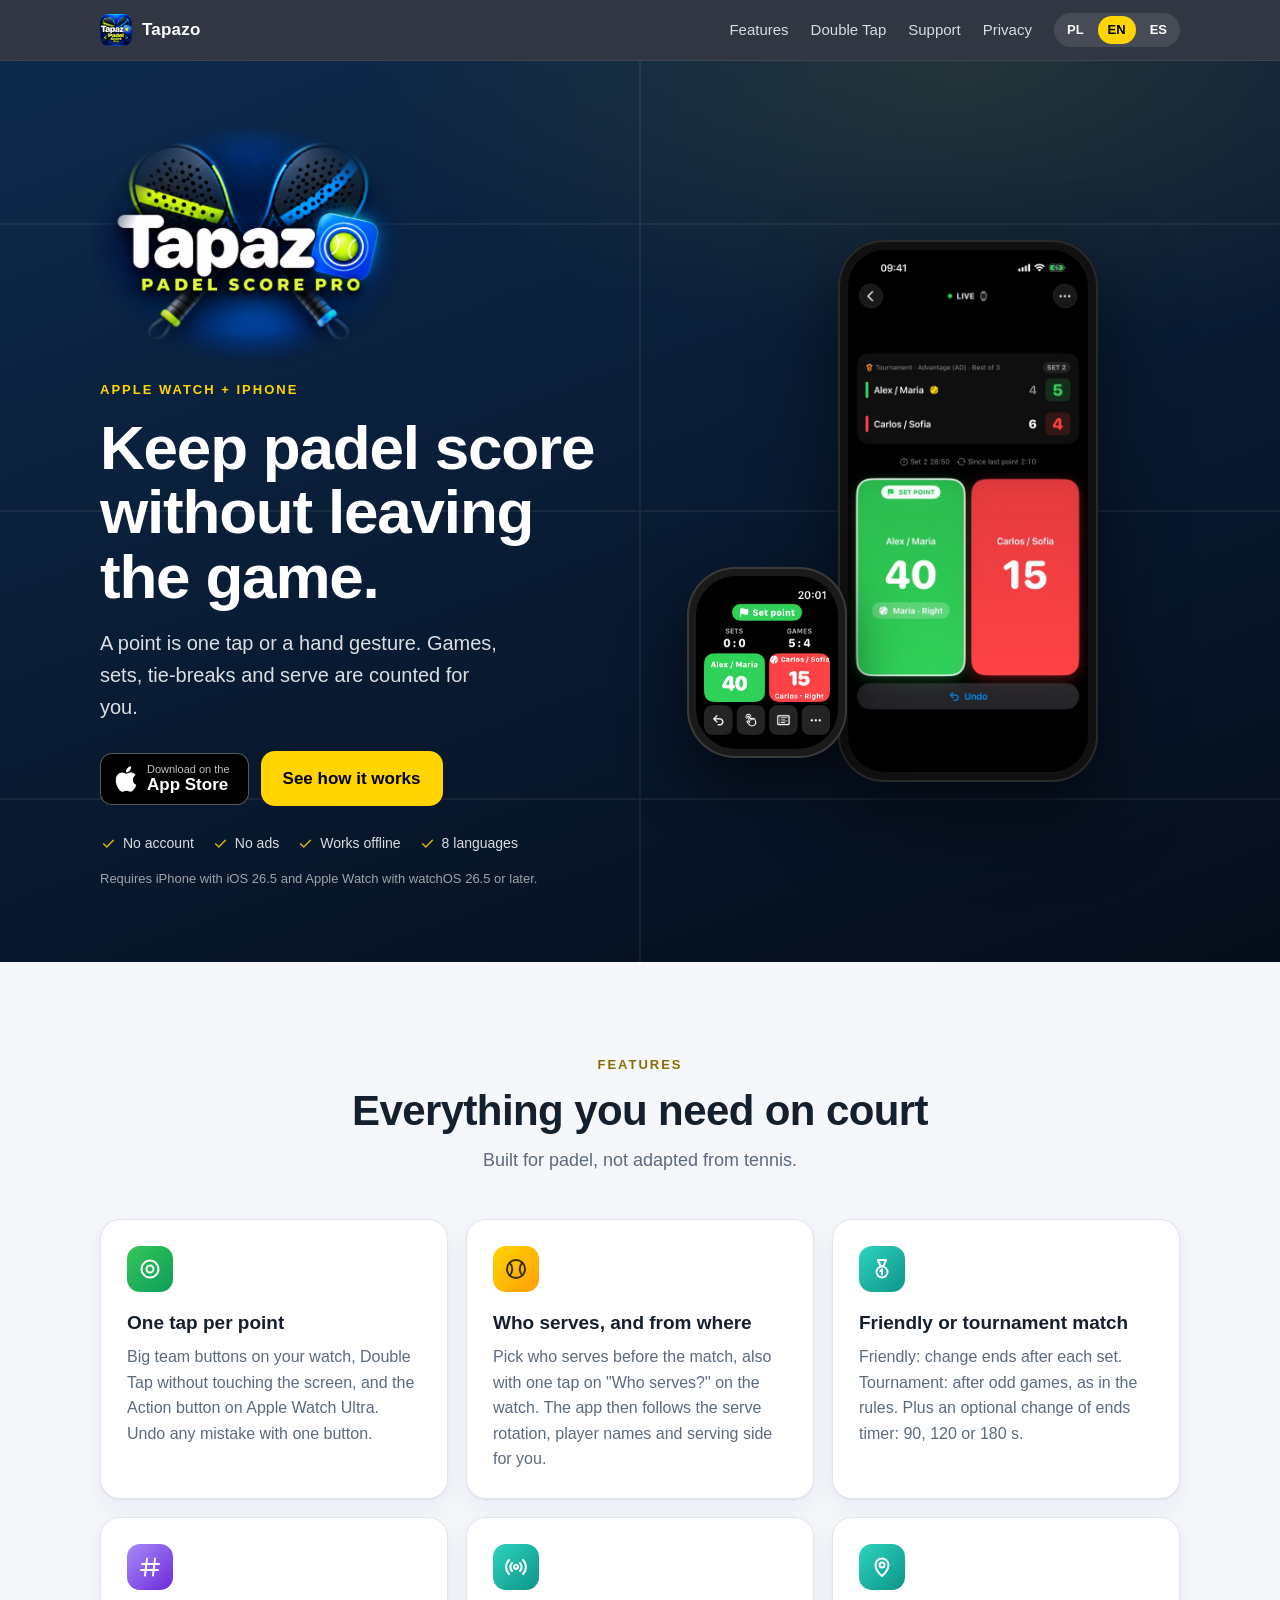
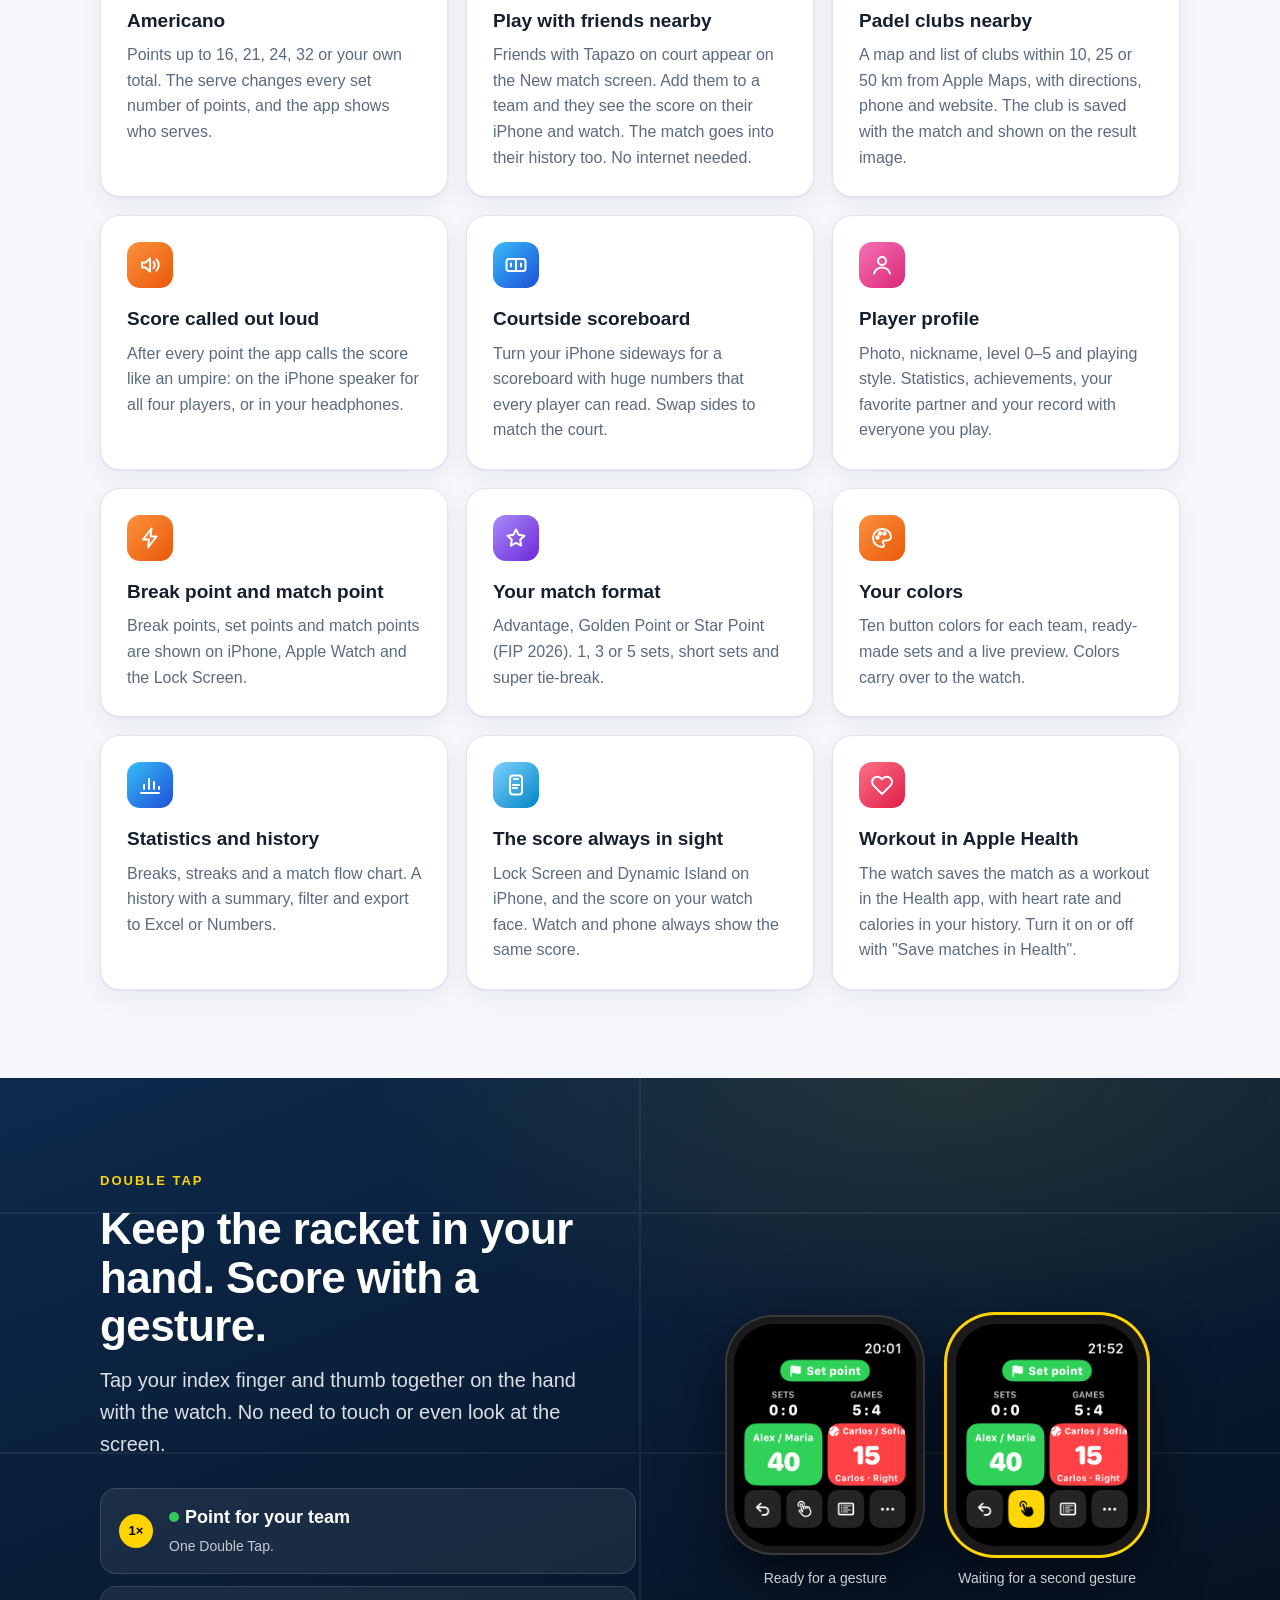
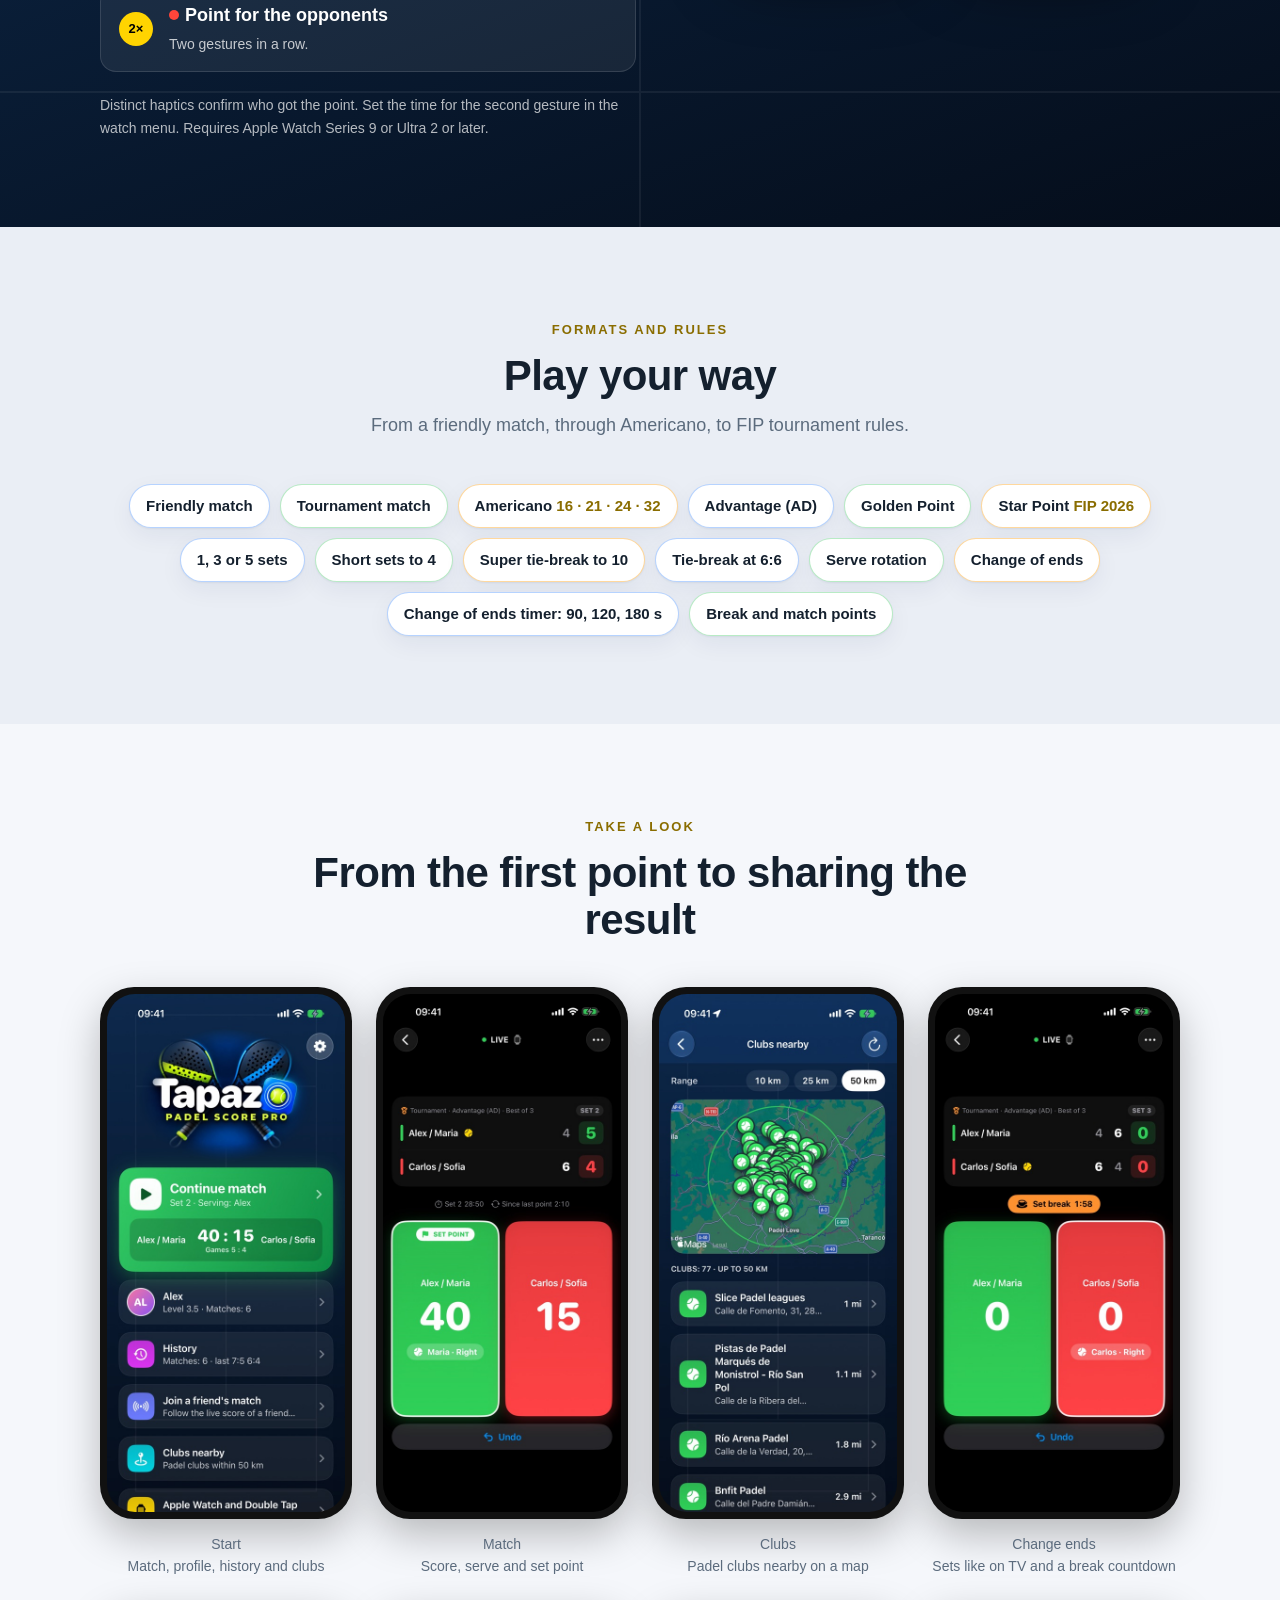
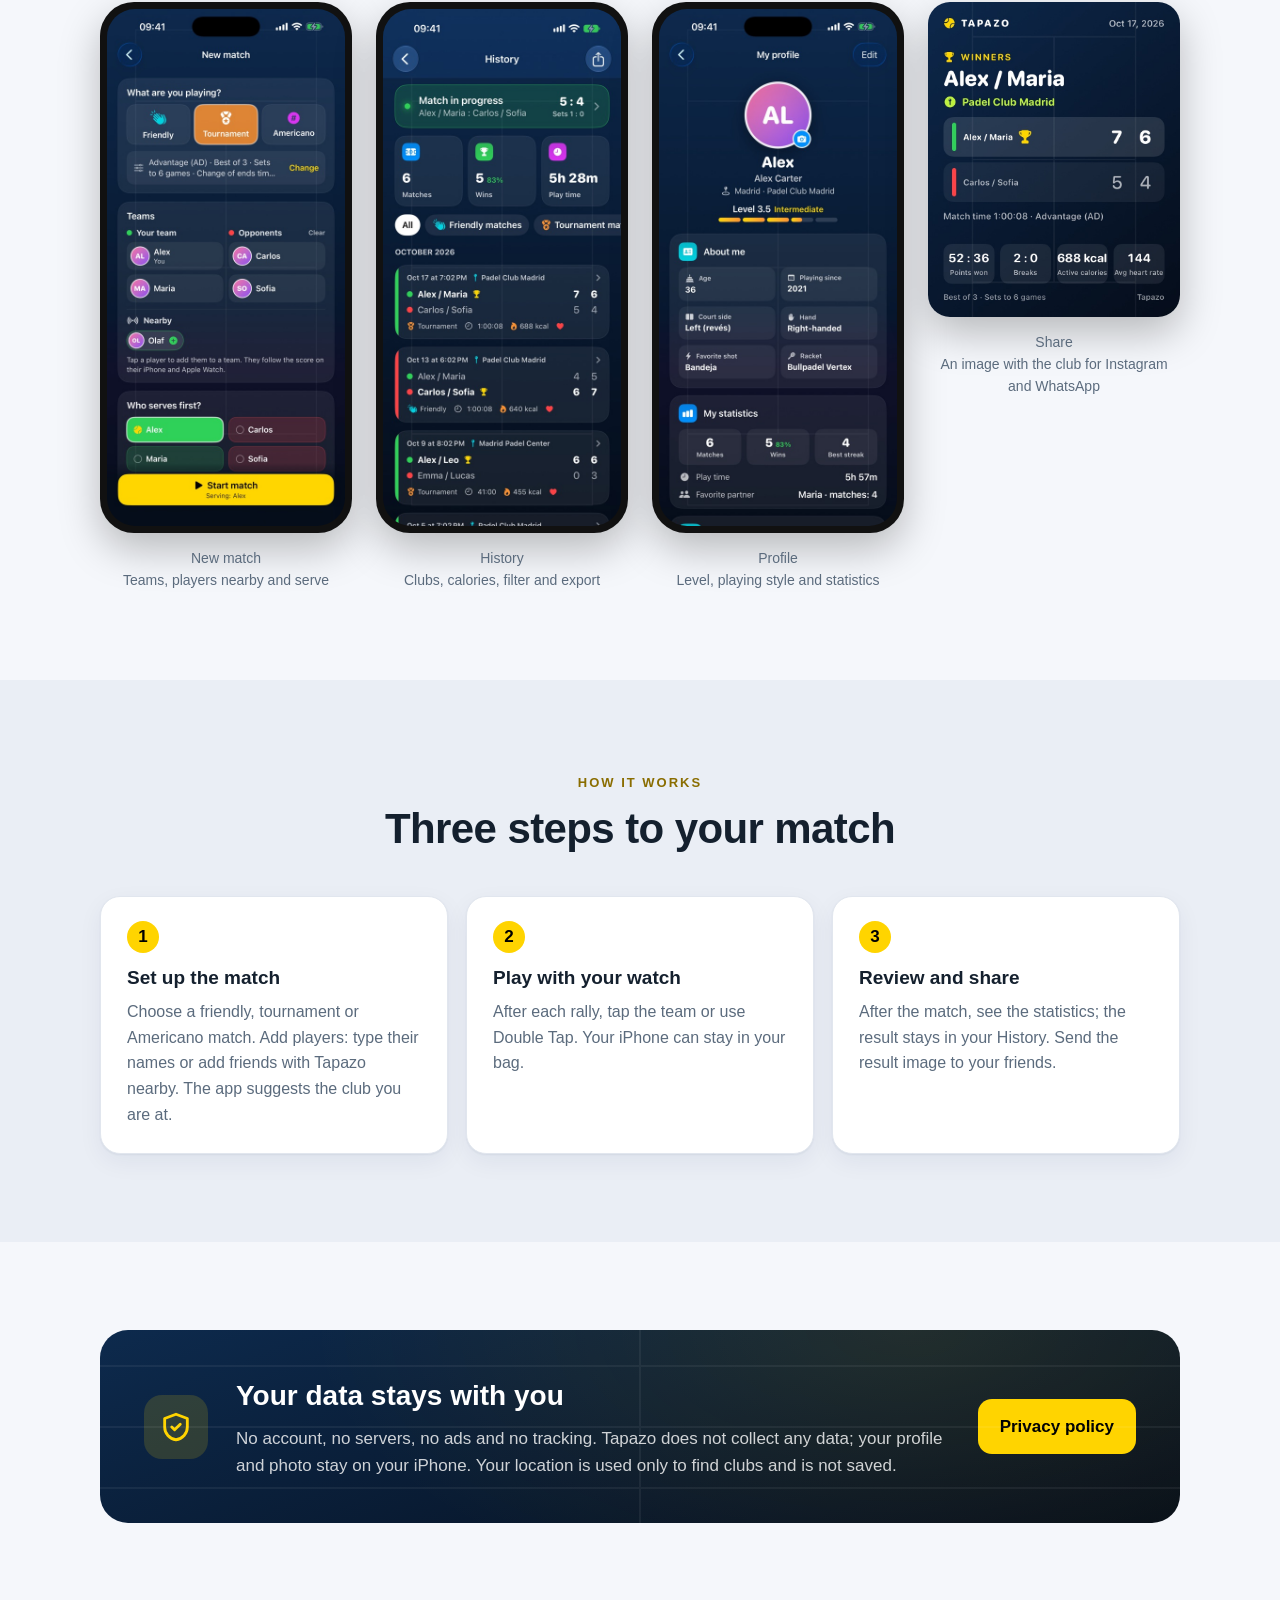
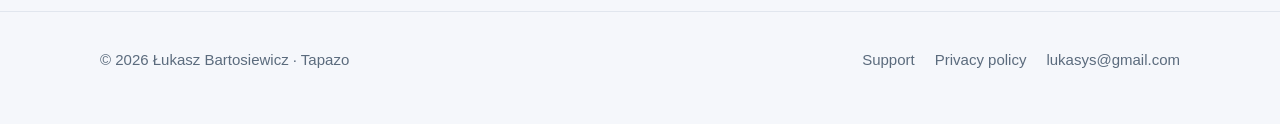
==== index.html @ ef213534 "Project: save Xcode changes, watch app requires the iPhone app From mlodylbn/padelscore-app@f8314b8" ====
<!doctype html>
<html lang="pl">
<head>
<meta charset="utf-8">
<meta name="viewport" content="width=device-width, initial-scale=1">
<title>Tapazo – wynik padla na Apple Watch i iPhonie</title>
<meta name="title-pl" content="Tapazo – wynik padla na Apple Watch i iPhonie">
<meta name="title-en" content="Tapazo – padel scoring for Apple Watch and iPhone">
<meta name="title-es" content="Tapazo – marcador de pádel para Apple Watch y iPhone">
<meta name="description" content="Tapazo liczy wynik meczu padla na Apple Watch i iPhonie: punkty gestem Double Tap, mecz towarzyski, turniejowy lub Americano, break pointy i piłki meczowe, kluby padlowe w pobliżu, wynik ogłaszany na głos, profil gracza, wspólny mecz ze znajomymi, historia i statystyki. Bez kont i bez zbierania danych.">
<link rel="canonical" href="https://www.tapazopadelscore.pl/">
<meta property="og:title" content="Tapazo – wynik padla na Apple Watch">
<meta property="og:description" content="Licz punkty gestem Double Tap, bez dotykania zegarka. Gemy, sety, tie-breaki, serwis i zmiana stron liczą się same.">
<meta property="og:url" content="https://www.tapazopadelscore.pl/">
<meta property="og:type" content="website">
<meta property="og:image" content="https://www.tapazopadelscore.pl/assets/og-image.jpg">
<meta property="og:image:width" content="1200">
<meta property="og:image:height" content="630">
<meta property="og:image:type" content="image/jpeg">
<meta property="og:image:alt" content="Tapazo – Padel Score: wynik padla na Apple Watch i iPhonie">
<meta property="og:site_name" content="Tapazo">
<meta property="og:locale" content="pl_PL">
<meta property="og:locale:alternate" content="en_US">
<meta property="og:locale:alternate" content="es_ES">
<meta name="twitter:card" content="summary_large_image">
<meta name="twitter:image" content="https://www.tapazopadelscore.pl/assets/og-image.jpg">
<meta name="theme-color" content="#0d2a4d">
<link rel="icon" href="assets/favicon.png">
<link rel="apple-touch-icon" href="assets/apple-touch-icon.png">
<link rel="stylesheet" href="assets/site.css">
<script src="assets/site.js"></script>
<script type="application/ld+json">
{
  "@context": "https://schema.org",
  "@type": "SoftwareApplication",
  "name": "Tapazo",
  "alternateName": ["Tapazo Padel", "Tapazo: Padel Score", "PadelScore"],
  "operatingSystem": "iOS, watchOS",
  "applicationCategory": "SportsApplication",
  "description": "Padel scoring for Apple Watch and iPhone: Double Tap scoring, serve rotation, friendly, tournament and Americano matches, break and match points, a change of ends timer, padel clubs nearby, the score called out loud, a courtside scoreboard, Apple Health workouts, player profile, matches with friends nearby, history, statistics and a shareable result image.",
  "url": "https://www.tapazopadelscore.pl/",
  "downloadUrl": "https://apps.apple.com/app/id6823571016",
  "image": "https://www.tapazopadelscore.pl/assets/icon.png",
  "inLanguage": ["pl", "en", "de", "es", "fr", "it", "ru", "zh-Hans"],
  "author": { "@type": "Person", "name": "Łukasz Bartosiewicz" }
}
</script>
</head>
<body>
<a class="skip" href="#main"><span lang="pl">Przejdź do treści</span><span lang="en">Skip to content</span><span lang="es">Ir al contenido</span></a>

<!-- Icons used across the page -->
<svg width="0" height="0" style="position:absolute" aria-hidden="true">
  <symbol id="i-target" viewBox="0 0 24 24"><circle cx="12" cy="12" r="3.5"/><circle cx="12" cy="12" r="8.5"/></symbol>
  <symbol id="i-ball" viewBox="0 0 24 24"><circle cx="12" cy="12" r="9"/><path d="M5.6 5.6c3.5 3.5 3.5 9.3 0 12.8M18.4 5.6c-3.5 3.5-3.5 9.3 0 12.8"/></symbol>
  <symbol id="i-star" viewBox="0 0 24 24"><path d="M12 3.5l2.6 5.3 5.9.9-4.3 4.1 1 5.8L12 16.9l-5.2 2.7 1-5.8-4.3-4.1 5.9-.9z"/></symbol>
  <symbol id="i-chart" viewBox="0 0 24 24"><path d="M3 20h18M6 16v-4M11 16V6M16 16v-7M21 16v-2"/></symbol>
  <symbol id="i-phone" viewBox="0 0 24 24"><rect x="6" y="2.5" width="12" height="19" rx="3"/><path d="M10 6h4M9 12h6M9 15h4"/></symbol>
  <symbol id="i-heart" viewBox="0 0 24 24"><path d="M20.4 5.2a5.2 5.2 0 0 0-7.4 0L12 6.3l-1-1.1a5.2 5.2 0 0 0-7.4 7.4L12 21l8.4-8.4a5.2 5.2 0 0 0 0-7.4z"/></symbol>
  <symbol id="i-shield" viewBox="0 0 24 24"><path d="M12 3l8 3v6c0 4.6-3.4 8.4-8 9-4.6-.6-8-4.4-8-9V6z"/><path d="M9 12l2 2 4-4"/></symbol>
  <symbol id="i-check" viewBox="0 0 24 24"><path d="M5 12.5l4.5 4.5L19 7.5"/></symbol>
  <symbol id="i-share" viewBox="0 0 24 24"><path d="M12 3v12M7.5 7.5L12 3l4.5 4.5M5 13v5a3 3 0 0 0 3 3h8a3 3 0 0 0 3-3v-5"/></symbol>
  <symbol id="i-medal" viewBox="0 0 24 24"><path d="M8 3h8l-2.5 6h-3z"/><circle cx="12" cy="15" r="5.5"/><path d="M12 12.5v5M10.5 14l1.5-1.5"/></symbol>
  <symbol id="i-bolt" viewBox="0 0 24 24"><path d="M13.5 2.5L5 13.5h6l-1 8 8.5-11h-6z"/></symbol>
  <symbol id="i-user" viewBox="0 0 24 24"><circle cx="12" cy="8" r="4"/><path d="M4 20.5c1.3-4 4.4-6 8-6s6.7 2 8 6"/></symbol>
  <symbol id="i-wave" viewBox="0 0 24 24"><circle cx="12" cy="12" r="2"/><path d="M8 8a5.7 5.7 0 0 0 0 8M16 8a5.7 5.7 0 0 1 0 8M5 5a10 10 0 0 0 0 14M19 5a10 10 0 0 1 0 14"/></symbol>
  <symbol id="i-hash" viewBox="0 0 24 24"><path d="M9 3.5L7 20.5M17 3.5l-2 17M4 9h17M3 15h17"/></symbol>
  <symbol id="i-pin" viewBox="0 0 24 24"><path d="M12 21s-6.5-5.6-6.5-11a6.5 6.5 0 0 1 13 0c0 5.4-6.5 11-6.5 11z"/><circle cx="12" cy="10" r="2.5"/></symbol>
  <symbol id="i-sound" viewBox="0 0 24 24"><path d="M4 9.5h3.5L12 5.5v13l-4.5-4H4z"/><path d="M15.5 9a4.2 4.2 0 0 1 0 6M18.5 6.5a8 8 0 0 1 0 11"/></symbol>
  <symbol id="i-board" viewBox="0 0 24 24"><rect x="2.5" y="6" width="19" height="12" rx="2.5"/><path d="M12 6v12M7 10.5v3M17 10.5v3"/></symbol>
  <symbol id="i-palette" viewBox="0 0 24 24"><path d="M12 3a9 9 0 1 0 0 18c1.4 0 2-.9 2-1.9 0-1.4-1.2-1.7-1.2-3 0-1 .8-1.6 1.9-1.6H17a4 4 0 0 0 4-4C21 6.4 17 3 12 3z"/><circle cx="7.5" cy="11.5" r="1.2"/><circle cx="10" cy="7.5" r="1.2"/><circle cx="14.5" cy="7.5" r="1.2"/></symbol>
</svg>

<header class="top">
  <div class="wrap">
    <a class="logo" href="./"><img src="assets/icon.png" alt="" width="32" height="32">Tapazo</a>
    <nav aria-label="Menu">
      <a class="hide-sm" href="#funkcje"><span lang="pl">Funkcje</span><span lang="en">Features</span><span lang="es">Funciones</span></a>
      <a class="hide-sm" href="#double-tap">Double Tap</a>
      <a class="hide-sm" href="support/"><span lang="pl">Pomoc</span><span lang="en">Support</span><span lang="es">Ayuda</span></a>
      <a class="hide-sm" href="privacy/"><span lang="pl">Prywatność</span><span lang="en">Privacy</span><span lang="es">Privacidad</span></a>
      <div class="langs" role="group" aria-label="Język / Language / Idioma">
        <button type="button" data-lang="pl" aria-pressed="true">PL</button>
        <button type="button" data-lang="en" aria-pressed="false">EN</button>
        <button type="button" data-lang="es" aria-pressed="false">ES</button>
      </div>
    </nav>
  </div>
</header>

<main id="main">
<div class="hero dark">
  <div class="wrap">
    <div>
      <img class="hero-logo" src="assets/logo-hero.png" width="720" height="539" alt="Tapazo – Padel Score">
      <span class="eyebrow">Apple Watch + iPhone</span>
      <h1>
        <span lang="pl">Licz wynik padla bez odrywania się od gry.</span>
        <span lang="en">Keep padel score without leaving the game.</span><span lang="es">Lleva el marcador de pádel sin dejar de jugar.</span>
      </h1>
      <p class="lead">
        <span lang="pl">Punkt to jedno stuknięcie albo gest dłonią. Gemy, sety, tie-breaki i&nbsp;serwis liczą się same.</span>
        <span lang="en">A point is one tap or a hand gesture. Games, sets, tie-breaks and serve are counted for you.</span><span lang="es">Un punto es un toque o un gesto con la mano. Juegos, sets, tie-breaks y saque se cuentan solos.</span>
      </p>
      <div class="cta">
        <a class="store" href="https://apps.apple.com/app/id6823571016">
          <svg width="22" height="26" viewBox="0 0 17 21" aria-hidden="true"><path fill="currentColor" d="M14.1 11.2c0-2.6 2.1-3.8 2.2-3.9-1.2-1.8-3.1-2-3.7-2-1.6-.2-3.1.9-3.9.9-.8 0-2-.9-3.4-.9-1.7 0-3.3 1-4.2 2.6-1.8 3.1-.5 7.7 1.3 10.2.9 1.2 1.9 2.6 3.2 2.6 1.3-.1 1.8-.8 3.3-.8 1.6 0 2 .8 3.4.8 1.4 0 2.3-1.3 3.1-2.5 1-1.4 1.4-2.8 1.4-2.9 0 0-2.7-1-2.7-4.1zM11.6 3.6c.7-.9 1.2-2.1 1-3.3-1 0-2.3.7-3 1.6-.7.8-1.2 2-1.1 3.2 1.2.1 2.3-.6 3.1-1.5z"/></svg>
          <span><small><span lang="pl">Pobierz w</span><span lang="en">Download on the</span><span lang="es">Descargar en el</span></small><strong>App Store</strong></span>
        </a>
        <a class="btn primary" href="#double-tap"><span lang="pl">Zobacz, jak to działa</span><span lang="en">See how it works</span><span lang="es">Mira cómo funciona</span></a>
      </div>
      <ul class="trust">
        <li><svg class="i"><use href="#i-check"/></svg><span lang="pl">Bez konta</span><span lang="en">No account</span><span lang="es">Sin cuenta</span></li>
        <li><svg class="i"><use href="#i-check"/></svg><span lang="pl">Bez reklam</span><span lang="en">No ads</span><span lang="es">Sin anuncios</span></li>
        <li><svg class="i"><use href="#i-check"/></svg><span lang="pl">Działa bez internetu</span><span lang="en">Works offline</span><span lang="es">Funciona sin internet</span></li>
        <li><svg class="i"><use href="#i-check"/></svg><span lang="pl">8 języków</span><span lang="en">8 languages</span><span lang="es">8 idiomas</span></li>
      </ul>
      <p class="req">
        <span lang="pl">Wymaga iPhone'a z&nbsp;iOS 26.5 i&nbsp;Apple&nbsp;Watch z&nbsp;watchOS 26.5 lub nowszym.</span>
        <span lang="en">Requires iPhone with iOS 26.5 and Apple&nbsp;Watch with watchOS 26.5 or later.</span><span lang="es">Requiere un iPhone con iOS 26.5 y un Apple&nbsp;Watch con watchOS 26.5 o posterior.</span>
      </p>
    </div>
    <div class="devices">
      <div class="phone"><img src="assets/iphone-score.jpg" width="506" height="1100" alt="Ekran meczu w Tapazo na iPhonie: Alex / Maria 40, Carlos / Sofia 15, gemy 5:4, piłka setowa" data-en="assets/en/iphone-score.jpg" data-alt-en="Tapazo match screen on iPhone: Alex / Maria 40, Carlos / Sofia 15, games 5:4, set point" data-es="assets/es/iphone-score.jpg" data-alt-es="Pantalla del partido en el iPhone: Alex / Maria 40, Carlos / Sofia 15, juegos 5:4, bola de set"></div>
      <div class="watch"><img src="assets/watch-score.png" width="422" height="514" alt="Tapazo na Apple Watch: wynik i przycisk Double Tap" data-en="assets/en/watch-score.png" data-alt-en="Tapazo on Apple Watch: score and the Double Tap button" data-es="assets/es/watch-score.png" data-alt-es="Tapazo en el Apple Watch: marcador y botón de doble toque"></div>
    </div>
  </div>
</div>

<section id="funkcje">
  <div class="wrap">
    <div class="section-head reveal">
      <span class="eyebrow"><span lang="pl">Funkcje</span><span lang="en">Features</span><span lang="es">Funciones</span></span>
      <h2><span lang="pl">Wszystko, czego potrzebujesz na korcie</span><span lang="en">Everything you need on court</span><span lang="es">Todo lo que necesitas en la pista</span></h2>
      <p><span lang="pl">Stworzone dla padla, nie przerobione z&nbsp;tenisa.</span><span lang="en">Built for padel, not adapted from tennis.</span><span lang="es">Hecha para el pádel, no adaptada del tenis.</span></p>
    </div>
    <div class="grid">
      <article class="card reveal">
        <div class="icon c-green"><svg class="i"><use href="#i-target"/></svg></div>
        <h3><span lang="pl">Jedno stuknięcie na punkt</span><span lang="en">One tap per point</span><span lang="es">Un toque por punto</span></h3>
        <p><span lang="pl">Duże przyciski drużyn na zegarku, gest Double Tap bez dotykania ekranu, a&nbsp;na Apple&nbsp;Watch Ultra przycisk Czynności. Pomyłkę cofasz jednym przyciskiem.</span><span lang="en">Big team buttons on your watch, Double Tap without touching the screen, and the Action button on Apple&nbsp;Watch Ultra. Undo any mistake with one button.</span><span lang="es">Botones grandes de cada equipo en el reloj, el doble toque sin tocar la pantalla y el botón de acción en el Apple&nbsp;Watch Ultra. Deshaz cualquier error con un botón.</span></p>
      </article>
      <article class="card reveal">
        <div class="icon c-yellow"><svg class="i"><use href="#i-ball"/></svg></div>
        <h3><span lang="pl">Kto serwuje i&nbsp;skąd</span><span lang="en">Who serves, and from where</span><span lang="es">Quién saca y desde dónde</span></h3>
        <p><span lang="pl">Przed meczem wybierasz, kto serwuje, także jednym stuknięciem w&nbsp;„Kto serwuje?” na zegarku. Potem aplikacja sama pilnuje rotacji serwisu, imion graczy i&nbsp;strony serwisu.</span><span lang="en">Pick who serves before the match, also with one tap on "Who serves?" on the watch. The app then follows the serve rotation, player names and serving side for you.</span><span lang="es">Elige quién saca antes del partido, también con un toque en «¿Quién saca?» en el reloj. La app sigue por ti la rotación del saque, los nombres de los jugadores y el lado de saque.</span></p>
      </article>
      <article class="card reveal">
        <div class="icon c-teal"><svg class="i"><use href="#i-medal"/></svg></div>
        <h3><span lang="pl">Mecz towarzyski lub turniejowy</span><span lang="en">Friendly or tournament match</span><span lang="es">Partido amistoso o de torneo</span></h3>
        <p><span lang="pl">Towarzyski: zmiana stron po secie. Turniejowy: po nieparzystych gemach, jak w&nbsp;przepisach. Do tego opcjonalne odliczanie czasu na zmianę stron: 90, 120 lub 180&nbsp;s.</span><span lang="en">Friendly: change ends after each set. Tournament: after odd games, as in the rules. Plus an optional change of ends timer: 90, 120 or 180&nbsp;s.</span><span lang="es">Amistoso: cambio de lado tras cada set. Torneo: tras los juegos impares, como dice el reglamento. Además, un temporizador opcional para el cambio de lado: 90, 120 o 180&nbsp;s.</span></p>
      </article>
      <article class="card reveal">
        <div class="icon c-violet"><svg class="i"><use href="#i-hash"/></svg></div>
        <h3>Americano</h3>
        <p><span lang="pl">Liczenie punktów do 16, 21, 24, 32 albo własnej sumy. Serwis zmienia się co ustaloną liczbę punktów, a&nbsp;aplikacja pokazuje, kto serwuje.</span><span lang="en">Points up to 16, 21, 24, 32 or your own total. The serve changes every set number of points, and the app shows who serves.</span><span lang="es">Puntos hasta 16, 21, 24, 32 o el total que quieras. El saque cambia cada cierto número de puntos y la app muestra quién saca.</span></p>
      </article>
      <article class="card reveal">
        <div class="icon c-teal"><svg class="i"><use href="#i-wave"/></svg></div>
        <h3><span lang="pl">Mecz ze znajomymi w&nbsp;pobliżu</span><span lang="en">Play with friends nearby</span><span lang="es">Juega con amigos cercanos</span></h3>
        <p><span lang="pl">Znajomi z&nbsp;Tapazo na korcie pojawiają się na ekranie „Nowy mecz”. Dodaj ich do drużyny, a&nbsp;wynik zobaczą na swoim iPhonie i&nbsp;zegarku. Mecz trafi też do ich historii. Bez internetu.</span><span lang="en">Friends with Tapazo on court appear on the New match screen. Add them to a team and they see the score on their iPhone and watch. The match goes into their history too. No internet needed.</span><span lang="es">Los amigos con Tapazo en la pista aparecen en la pantalla Nuevo partido. Añádelos a un equipo y verán el marcador en su iPhone y su reloj. El partido también se guarda en su historial. Sin internet.</span></p>
      </article>
      <article class="card reveal">
        <div class="icon c-teal"><svg class="i"><use href="#i-pin"/></svg></div>
        <h3><span lang="pl">Kluby padlowe w&nbsp;pobliżu</span><span lang="en">Padel clubs nearby</span><span lang="es">Clubes de pádel cercanos</span></h3>
        <p><span lang="pl">Mapa i&nbsp;lista klubów do 10, 25 lub 50&nbsp;km z&nbsp;Apple Maps, z&nbsp;dojazdem, telefonem i&nbsp;stroną klubu. Klub zapisuje się z&nbsp;meczem i&nbsp;trafia na grafikę z&nbsp;wynikiem.</span><span lang="en">A map and list of clubs within 10, 25 or 50&nbsp;km from Apple Maps, with directions, phone and website. The club is saved with the match and shown on the result image.</span><span lang="es">Mapa y lista de clubes a 10, 25 o 50&nbsp;km desde Apple Maps, con cómo llegar, teléfono y web. El club se guarda con el partido y aparece en la imagen del resultado.</span></p>
      </article>
      <article class="card reveal">
        <div class="icon c-orange"><svg class="i"><use href="#i-sound"/></svg></div>
        <h3><span lang="pl">Wynik na głos</span><span lang="en">Score called out loud</span><span lang="es">Marcador en voz alta</span></h3>
        <p><span lang="pl">Po każdym punkcie aplikacja ogłasza wynik jak sędzia: przez głośnik iPhone'a dla całej czwórki albo w&nbsp;słuchawkach.</span><span lang="en">After every point the app calls the score like an umpire: on the iPhone speaker for all four players, or in your headphones.</span><span lang="es">Tras cada punto, la app canta el marcador como un árbitro: por el altavoz del iPhone para los cuatro o en tus auriculares.</span></p>
      </article>
      <article class="card reveal">
        <div class="icon c-blue"><svg class="i"><use href="#i-board"/></svg></div>
        <h3><span lang="pl">Tablica przy korcie</span><span lang="en">Courtside scoreboard</span><span lang="es">Marcador a pie de pista</span></h3>
        <p><span lang="pl">Obróć iPhone'a poziomo, a&nbsp;zamieni się w&nbsp;tablicę z&nbsp;wielkimi cyframi, czytelną dla wszystkich graczy. Strony zamienisz jak na korcie.</span><span lang="en">Turn your iPhone sideways for a scoreboard with huge numbers that every player can read. Swap sides to match the court.</span><span lang="es">Gira el iPhone en horizontal y se convierte en un marcador con números enormes que todos pueden leer. Cambia los lados como en la pista.</span></p>
      </article>
      <article class="card reveal">
        <div class="icon c-pink"><svg class="i"><use href="#i-user"/></svg></div>
        <h3><span lang="pl">Profil gracza</span><span lang="en">Player profile</span><span lang="es">Perfil de jugador</span></h3>
        <p><span lang="pl">Zdjęcie, nick, poziom 0–5 i&nbsp;styl gry. Statystyki, odznaki, ulubiony partner i&nbsp;bilans z&nbsp;każdym, z&nbsp;kim grasz.</span><span lang="en">Photo, nickname, level 0–5 and playing style. Statistics, achievements, your favorite partner and your record with everyone you play.</span><span lang="es">Foto, apodo, nivel 0–5 y estilo de juego. Estadísticas, logros, tu compañero favorito y tu balance con cada jugador.</span></p>
      </article>
      <article class="card reveal">
        <div class="icon c-orange"><svg class="i"><use href="#i-bolt"/></svg></div>
        <h3><span lang="pl">Break point i&nbsp;piłka meczowa</span><span lang="en">Break point and match point</span><span lang="es">Bola de break y de partido</span></h3>
        <p><span lang="pl">Aplikacja podpowiada break pointy, piłki setowe i&nbsp;meczowe na iPhonie, zegarku i&nbsp;ekranie blokady.</span><span lang="en">Break points, set points and match points are shown on iPhone, Apple&nbsp;Watch and the Lock Screen.</span><span lang="es">Las bolas de break, de set y de partido aparecen en el iPhone, el Apple&nbsp;Watch y la pantalla de bloqueo.</span></p>
      </article>
      <article class="card reveal">
        <div class="icon c-violet"><svg class="i"><use href="#i-star"/></svg></div>
        <h3><span lang="pl">Twój format meczu</span><span lang="en">Your match format</span><span lang="es">Tu formato de partido</span></h3>
        <p><span lang="pl">Przewagi, Golden Point lub Star Point (FIP&nbsp;2026). 1, 3 lub 5 setów, krótkie sety i&nbsp;super tie-break.</span><span lang="en">Advantage, Golden Point or Star Point (FIP&nbsp;2026). 1, 3 or 5 sets, short sets and super tie-break.</span><span lang="es">Ventaja, Punto de oro o Star Point (FIP&nbsp;2026). 1, 3 o 5 sets, sets cortos y súper tie-break.</span></p>
      </article>
      <article class="card reveal">
        <div class="icon c-orange"><svg class="i"><use href="#i-palette"/></svg></div>
        <h3><span lang="pl">Twoje kolory</span><span lang="en">Your colors</span><span lang="es">Tus colores</span></h3>
        <p><span lang="pl">Dziesięć kolorów przycisków osobno dla każdej drużyny, gotowe zestawy i&nbsp;podgląd na żywo. Kolory przechodzą na zegarek.</span><span lang="en">Ten button colors for each team, ready-made sets and a live preview. Colors carry over to the watch.</span><span lang="es">Diez colores de botón para cada equipo, combinaciones listas y vista previa en directo. Los colores pasan al reloj.</span></p>
      </article>
      <article class="card reveal">
        <div class="icon c-blue"><svg class="i"><use href="#i-chart"/></svg></div>
        <h3><span lang="pl">Statystyki i&nbsp;historia</span><span lang="en">Statistics and history</span><span lang="es">Estadísticas e historial</span></h3>
        <p><span lang="pl">Breaki, serie i&nbsp;wykres przebiegu meczu. Historia z&nbsp;podsumowaniem, filtrem i&nbsp;eksportem do Excela lub Numbers.</span><span lang="en">Breaks, streaks and a match flow chart. A history with a summary, filter and export to Excel or Numbers.</span><span lang="es">Breaks, rachas y gráfico del partido. Historial con resumen, filtro y exportación a Excel o Numbers.</span></p>
      </article>
      <article class="card reveal">
        <div class="icon c-sky"><svg class="i"><use href="#i-phone"/></svg></div>
        <h3><span lang="pl">Wynik zawsze na widoku</span><span lang="en">The score always in sight</span><span lang="es">El marcador siempre a la vista</span></h3>
        <p><span lang="pl">Ekran blokady i&nbsp;Dynamic Island na iPhonie, wynik na tarczy zegarka. Zegarek i&nbsp;telefon zawsze pokazują to samo.</span><span lang="en">Lock Screen and Dynamic Island on iPhone, and the score on your watch face. Watch and phone always show the same score.</span><span lang="es">Pantalla de bloqueo y Dynamic Island en el iPhone, y el marcador en la esfera del reloj. El reloj y el teléfono muestran siempre lo mismo.</span></p>
      </article>
      <article class="card reveal">
        <div class="icon c-red"><svg class="i"><use href="#i-heart"/></svg></div>
        <h3><span lang="pl">Trening w&nbsp;aplikacji Zdrowie</span><span lang="en">Workout in Apple Health</span><span lang="es">Entrenamiento en Salud</span></h3>
        <p><span lang="pl">Zegarek zapisuje mecz jako trening w&nbsp;aplikacji Zdrowie, a&nbsp;tętno i&nbsp;kalorie pokazuje w&nbsp;historii. Przełącznik „Zapisuj mecze w&nbsp;Zdrowiu” w&nbsp;ustawieniach.</span><span lang="en">The watch saves the match as a workout in the Health app, with heart rate and calories in your history. Turn it on or off with "Save matches in Health".</span><span lang="es">El reloj guarda el partido como entrenamiento en la app Salud, con frecuencia cardiaca y calorías en tu historial. Actívalo o desactívalo con «Guardar partidos en Salud».</span></p>
      </article>
    </div>
  </div>
</section>

<section id="double-tap" class="gesture dark">
  <div class="wrap">
    <div>
      <span class="eyebrow">Double Tap</span>
      <h2>
        <span lang="pl">Graj z&nbsp;rakietą w&nbsp;dłoni. Licz punkty gestem.</span>
        <span lang="en">Keep the racket in your hand. Score with a gesture.</span><span lang="es">No sueltes la pala. Marca con un gesto.</span>
      </h2>
      <p class="lead">
        <span lang="pl">Stuknij palcem wskazującym o&nbsp;kciuk dłoni z&nbsp;zegarkiem. Nie musisz dotykać ekranu ani na niego patrzeć.</span>
        <span lang="en">Tap your index finger and thumb together on the hand with the watch. No need to touch or even look at the screen.</span><span lang="es">Junta dos veces el índice y el pulgar de la mano del reloj. No hace falta tocar ni mirar la pantalla.</span>
      </p>
      <ul class="taps">
        <li>
          <span class="count" aria-hidden="true"><span>1×</span></span>
          <span><strong><span class="dot green"></span><span lang="pl">Punkt dla Twojej drużyny</span><span lang="en">Point for your team</span><span lang="es">Punto para tu equipo</span></strong>
            <small><span lang="pl">Jeden gest Double Tap.</span><span lang="en">One Double Tap.</span><span lang="es">Un doble toque.</span></small></span>
        </li>
        <li>
          <span class="count" aria-hidden="true"><span>2×</span></span>
          <span><strong><span class="dot red"></span><span lang="pl">Punkt dla rywali</span><span lang="en">Point for the opponents</span><span lang="es">Punto para los rivales</span></strong>
            <small><span lang="pl">Dwa gesty pod rząd.</span><span lang="en">Two gestures in a row.</span><span lang="es">Dos gestos seguidos.</span></small></span>
        </li>
      </ul>
      <p class="note">
        <span lang="pl">Różne wibracje potwierdzają, komu przybył punkt. Czas na drugi gest ustawisz w&nbsp;menu zegarka. Wymaga Apple&nbsp;Watch Series&nbsp;9 lub Ultra&nbsp;2 albo nowszego.</span>
        <span lang="en">Distinct haptics confirm who got the point. Set the time for the second gesture in the watch menu. Requires Apple&nbsp;Watch Series&nbsp;9 or Ultra&nbsp;2 or later.</span><span lang="es">Vibraciones distintas confirman quién ganó el punto. Ajusta el tiempo del segundo gesto en el menú del reloj. Requiere Apple&nbsp;Watch Series&nbsp;9 o Ultra&nbsp;2 o posterior.</span>
      </p>
    </div>
    <div class="watches reveal">
      <figure>
        <div class="watch"><img src="assets/watch-score.png" loading="lazy" width="422" height="514" alt="Ekran wyniku z przyciskiem Double Tap" data-en="assets/en/watch-score.png" data-alt-en="Score screen with the Double Tap button" data-es="assets/es/watch-score.png" data-alt-es="Pantalla del marcador con el botón de doble toque"></div>
        <figcaption><span lang="pl">Gotowy na gest</span><span lang="en">Ready for a gesture</span><span lang="es">Listo para el gesto</span></figcaption>
      </figure>
      <figure>
        <div class="watch"><img src="assets/watch-doubletap.png" loading="lazy" width="422" height="514" alt="Żółty przycisk: zegarek czeka na drugi gest" data-en="assets/en/watch-doubletap.png" data-alt-en="Yellow button: the watch is waiting for a second gesture" data-es="assets/es/watch-doubletap.png" data-alt-es="Botón amarillo: el reloj espera un segundo gesto"></div>
        <figcaption><span lang="pl">Czeka na drugi gest</span><span lang="en">Waiting for a second gesture</span><span lang="es">Esperando un segundo gesto</span></figcaption>
      </figure>
    </div>
  </div>
</section>

<section class="alt formats">
  <div class="wrap">
    <div class="section-head reveal">
      <span class="eyebrow"><span lang="pl">Formaty i&nbsp;zasady</span><span lang="en">Formats and rules</span><span lang="es">Formatos y reglas</span></span>
      <h2><span lang="pl">Gracie po swojemu</span><span lang="en">Play your way</span><span lang="es">Juega a tu manera</span></h2>
      <p><span lang="pl">Od towarzyskiego meczu, przez Americano, po turniejowe zasady FIP.</span><span lang="en">From a friendly match, through Americano, to FIP tournament rules.</span><span lang="es">Desde un partido amistoso, pasando por el Americano, hasta las reglas de torneo FIP.</span></p>
    </div>
    <ul class="chips reveal">
      <li><span lang="pl">Mecz towarzyski</span><span lang="en">Friendly match</span><span lang="es">Partido amistoso</span></li>
      <li><span lang="pl">Mecz turniejowy</span><span lang="en">Tournament match</span><span lang="es">Partido de torneo</span></li>
      <li>Americano <b>16 · 21 · 24 · 32</b></li>
      <li><span lang="pl">Przewagi (AD)</span><span lang="en">Advantage (AD)</span><span lang="es">Ventaja (AD)</span></li>
      <li>Golden Point</li>
      <li>Star Point <b>FIP 2026</b></li>
      <li><span lang="pl">1, 3 lub 5 setów</span><span lang="en">1, 3 or 5 sets</span><span lang="es">1, 3 o 5 sets</span></li>
      <li><span lang="pl">Krótkie sety do 4</span><span lang="en">Short sets to 4</span><span lang="es">Sets cortos a 4</span></li>
      <li><span lang="pl">Super tie-break do 10</span><span lang="en">Super tie-break to 10</span><span lang="es">Súper tie-break a 10</span></li>
      <li><span lang="pl">Tie-break przy 6:6</span><span lang="en">Tie-break at 6:6</span><span lang="es">Tie-break con 6:6</span></li>
      <li><span lang="pl">Rotacja serwisu</span><span lang="en">Serve rotation</span><span lang="es">Rotación del saque</span></li>
      <li><span lang="pl">Zmiana stron</span><span lang="en">Change of ends</span><span lang="es">Cambio de lado</span></li>
      <li><span lang="pl">Czas na zmianę stron: 90, 120, 180&nbsp;s</span><span lang="en">Change of ends timer: 90, 120, 180&nbsp;s</span><span lang="es">Temporizador de cambio de lado: 90, 120, 180&nbsp;s</span></li>
      <li><span lang="pl">Break point i&nbsp;piłka meczowa</span><span lang="en">Break and match points</span><span lang="es">Bolas de break y de partido</span></li>
    </ul>
  </div>
</section>

<section>
  <div class="wrap">
    <div class="section-head reveal">
      <span class="eyebrow"><span lang="pl">Zobacz aplikację</span><span lang="en">Take a look</span><span lang="es">Échale un vistazo</span></span>
      <h2><span lang="pl">Od pierwszego punktu do udostępnienia wyniku</span><span lang="en">From the first point to sharing the result</span><span lang="es">Del primer punto a compartir el resultado</span></h2>
    </div>
    <div class="gallery">
      <figure class="shot reveal">
        <div class="frame"><img src="assets/iphone-home.jpg" loading="lazy" width="506" height="1100" alt="Menu startowe Tapazo z trwającym meczem" data-en="assets/en/iphone-home.jpg" data-alt-en="Tapazo home screen with a match in progress" data-es="assets/es/iphone-home.jpg" data-alt-es="Pantalla de inicio de Tapazo con un partido en curso"></div>
        <figcaption><span lang="pl">Start</span><span lang="en">Start</span><span lang="es">Inicio</span>
          <span><span lang="pl">Mecz, profil, historia i&nbsp;kluby</span><span lang="en">Match, profile, history and clubs</span><span lang="es">Partido, perfil, historial y clubes</span></span></figcaption>
      </figure>
      <figure class="shot reveal">
        <div class="frame"><img src="assets/iphone-score.jpg" loading="lazy" width="506" height="1100" alt="Ekran meczu z piłką setową" data-en="assets/en/iphone-score.jpg" data-alt-en="Match screen with a set point" data-es="assets/es/iphone-score.jpg" data-alt-es="Pantalla del partido con bola de set"></div>
        <figcaption><span lang="pl">Mecz</span><span lang="en">Match</span><span lang="es">Partido</span>
          <span><span lang="pl">Wynik, serwis i&nbsp;piłka setowa</span><span lang="en">Score, serve and set point</span><span lang="es">Marcador, saque y bola de set</span></span></figcaption>
      </figure>
      <figure class="shot reveal">
        <div class="frame"><img src="assets/iphone-clubs.jpg" loading="lazy" width="506" height="1100" alt="Kluby padlowe w pobliżu na mapie i liście, do 50 km" data-en="assets/en/iphone-clubs.jpg" data-alt-en="Padel clubs nearby on a map and a list, up to 50 km" data-es="assets/es/iphone-clubs.jpg" data-alt-es="Clubes de pádel cercanos en un mapa y una lista, hasta 50 km"></div>
        <figcaption><span lang="pl">Kluby</span><span lang="en">Clubs</span><span lang="es">Clubes</span>
          <span><span lang="pl">Kluby padlowe w&nbsp;pobliżu na mapie</span><span lang="en">Padel clubs nearby on a map</span><span lang="es">Clubes de pádel cercanos en un mapa</span></span></figcaption>
      </figure>
      <figure class="shot reveal">
        <div class="frame"><img src="assets/iphone-change-ends.jpg" loading="lazy" width="506" height="1100" alt="Odliczanie czasu na zmianę stron" data-en="assets/en/iphone-change-ends.jpg" data-alt-en="Change of ends countdown" data-es="assets/es/iphone-change-ends.jpg" data-alt-es="Cuenta atrás del cambio de lado"></div>
        <figcaption><span lang="pl">Zmiana stron</span><span lang="en">Change ends</span><span lang="es">Cambio de lado</span>
          <span><span lang="pl">Sety jak w&nbsp;telewizji i&nbsp;odliczanie przerwy</span><span lang="en">Sets like on TV and a break countdown</span><span lang="es">Sets como en la tele y cuenta atrás</span></span></figcaption>
      </figure>
      <figure class="shot reveal">
        <div class="frame"><img src="assets/iphone-new-match.jpg" loading="lazy" width="506" height="1100" alt="Nowy mecz: rodzaj meczu, drużyny, gracze w pobliżu i kto serwuje" data-en="assets/en/iphone-new-match.jpg" data-alt-en="New match: match type, teams, players nearby and who serves" data-es="assets/es/iphone-new-match.jpg" data-alt-es="Nuevo partido: tipo de partido, equipos, jugadores cercanos y quién saca"></div>
        <figcaption><span lang="pl">Nowy mecz</span><span lang="en">New match</span><span lang="es">Nuevo partido</span>
          <span><span lang="pl">Drużyny, gracze w&nbsp;pobliżu i&nbsp;serwis</span><span lang="en">Teams, players nearby and serve</span><span lang="es">Equipos, jugadores cercanos y saque</span></span></figcaption>
      </figure>
      <figure class="shot reveal">
        <div class="frame"><img src="assets/iphone-history.jpg" loading="lazy" width="506" height="1100" alt="Historia meczów z podsumowaniem, klubami i kaloriami" data-en="assets/en/iphone-history.jpg" data-alt-en="Match history with a summary, clubs and calories" data-es="assets/es/iphone-history.jpg" data-alt-es="Historial con resumen, clubes y calorías"></div>
        <figcaption><span lang="pl">Historia</span><span lang="en">History</span><span lang="es">Historial</span>
          <span><span lang="pl">Kluby, kalorie, filtr i&nbsp;eksport</span><span lang="en">Clubs, calories, filter and export</span><span lang="es">Clubes, calorías, filtro y exportación</span></span></figcaption>
      </figure>
      <figure class="shot reveal">
        <div class="frame"><img src="assets/iphone-profile.jpg" loading="lazy" width="506" height="1100" alt="Profil gracza z poziomem, informacjami o grze i statystykami" data-en="assets/en/iphone-profile.jpg" data-alt-en="Player profile with level, playing details and statistics" data-es="assets/es/iphone-profile.jpg" data-alt-es="Perfil de jugador con nivel, datos de juego y estadísticas"></div>
        <figcaption><span lang="pl">Profil</span><span lang="en">Profile</span><span lang="es">Perfil</span>
          <span><span lang="pl">Poziom, styl gry i&nbsp;statystyki</span><span lang="en">Level, playing style and statistics</span><span lang="es">Nivel, estilo de juego y estadísticas</span></span></figcaption>
      </figure>
      <figure class="shot reveal">
        <div class="frame card-img"><img src="assets/share-card.jpg" loading="lazy" width="720" height="900" alt="Grafika z wynikiem meczu do udostępnienia" data-en="assets/en/share-card.jpg" data-alt-en="Shareable match result image" data-es="assets/es/share-card.jpg" data-alt-es="Imagen del resultado para compartir"></div>
        <figcaption><span lang="pl">Udostępnij</span><span lang="en">Share</span><span lang="es">Compartir</span>
          <span><span lang="pl">Grafika z&nbsp;klubem na Instagram i&nbsp;WhatsApp</span><span lang="en">An image with the club for Instagram and WhatsApp</span><span lang="es">Una imagen con el club para Instagram y WhatsApp</span></span></figcaption>
      </figure>
    </div>
  </div>
</section>

<section class="alt">
  <div class="wrap">
    <div class="section-head reveal">
      <span class="eyebrow"><span lang="pl">Jak to działa</span><span lang="en">How it works</span><span lang="es">Cómo funciona</span></span>
      <h2><span lang="pl">Trzy kroki do meczu</span><span lang="en">Three steps to your match</span><span lang="es">Tres pasos para tu partido</span></h2>
    </div>
    <div class="steps">
      <div class="card step reveal">
        <h3><span lang="pl">Ustaw mecz</span><span lang="en">Set up the match</span><span lang="es">Prepara el partido</span></h3>
        <p><span lang="pl">Wybierz mecz towarzyski, turniejowy lub Americano. Dodaj graczy: wpisz imiona albo dodaj znajomych z&nbsp;Tapazo w&nbsp;pobliżu. Aplikacja podpowie klub, w&nbsp;którym grasz.</span><span lang="en">Choose a friendly, tournament or Americano match. Add players: type their names or add friends with Tapazo nearby. The app suggests the club you are at.</span><span lang="es">Elige partido amistoso, de torneo o Americano. Añade jugadores: escribe sus nombres o añade amigos cercanos con Tapazo. La app te sugiere el club en el que estás.</span></p>
      </div>
      <div class="card step reveal">
        <h3><span lang="pl">Graj z&nbsp;zegarkiem</span><span lang="en">Play with your watch</span><span lang="es">Juega con tu reloj</span></h3>
        <p><span lang="pl">Po każdej wymianie stuknij drużynę albo użyj gestu Double Tap. iPhone może zostać w&nbsp;torbie.</span><span lang="en">After each rally, tap the team or use Double Tap. Your iPhone can stay in your bag.</span><span lang="es">Tras cada punto, toca el equipo o usa el doble toque. Tu iPhone puede quedarse en la bolsa.</span></p>
      </div>
      <div class="card step reveal">
        <h3><span lang="pl">Sprawdź i&nbsp;udostępnij</span><span lang="en">Review and share</span><span lang="es">Revisa y comparte</span></h3>
        <p><span lang="pl">Po meczu zobacz statystyki, a&nbsp;wynik zostaje w&nbsp;Historii. Wyślij znajomym grafikę z&nbsp;wynikiem.</span><span lang="en">After the match, see the statistics; the result stays in your History. Send the result image to your friends.</span><span lang="es">Después del partido, mira las estadísticas; el resultado queda en tu historial. Envía la imagen del resultado a tus amigos.</span></p>
      </div>
    </div>
  </div>
</section>

<section>
  <div class="wrap">
    <div class="band dark">
      <div class="shield"><svg class="i"><use href="#i-shield"/></svg></div>
      <div>
        <h2><span lang="pl">Twoje dane zostają u&nbsp;Ciebie</span><span lang="en">Your data stays with you</span><span lang="es">Tus datos se quedan contigo</span></h2>
        <p><span lang="pl">Bez konta, bez serwerów, bez reklam i&nbsp;bez śledzenia. Tapazo nie zbiera żadnych danych, a&nbsp;Twój profil i&nbsp;zdjęcie zostają na Twoim iPhonie. Lokalizacja służy tylko do wyszukania klubów i&nbsp;nie jest zapisywana.</span><span lang="en">No account, no servers, no ads and no tracking. Tapazo does not collect any data; your profile and photo stay on your iPhone. Your location is used only to find clubs and is not saved.</span><span lang="es">Sin cuenta, sin servidores, sin anuncios y sin seguimiento. Tapazo no recopila ningún dato; tu perfil y tu foto se quedan en tu iPhone. La ubicación solo se usa para buscar clubes y no se guarda.</span></p>
      </div>
      <a class="btn primary" href="privacy/"><span lang="pl">Polityka prywatności</span><span lang="en">Privacy policy</span><span lang="es">Política de privacidad</span></a>
    </div>
  </div>
</section>
</main>

<footer>
  <div class="wrap">
    <div>© 2026 Łukasz Bartosiewicz · Tapazo</div>
    <nav aria-label="Stopka">
      <a href="support/"><span lang="pl">Pomoc</span><span lang="en">Support</span><span lang="es">Ayuda</span></a>
      <a href="privacy/"><span lang="pl">Polityka prywatności</span><span lang="en">Privacy policy</span><span lang="es">Política de privacidad</span></a>
      <a href="mailto:lukasys@gmail.com">lukasys@gmail.com</a>
    </nav>
  </div>
</footer>
</body>
</html>
---- assets/site.css ----
:root {
  --navy: #0d2a4d;
  --navy-deep: #050d1a;
  --yellow: #ffd400;
  --yellow-ink: #8a6d00;
  --green: #34c759;
  --red: #ff453a;
  --bg: #f5f7fb;
  --bg-alt: #eaeef5;
  --card: #ffffff;
  --text: #14202e;
  --muted: #5b6b7d;
  --border: #e1e6ee;
  --radius: 20px;
  --shadow: 0 1px 2px rgba(13, 42, 77, .06), 0 8px 24px rgba(13, 42, 77, .06);
}
@media (prefers-color-scheme: dark) {
  :root { --bg: #07111f; --bg-alt: #0a1728; --card: #0e1e34; --text: #eef3f9; --muted: #9fb0c3;
          --border: #1c3050; --yellow-ink: var(--yellow); --shadow: none; }
}

* { box-sizing: border-box; }
html { scroll-behavior: smooth; scroll-padding-top: 72px; }
@media (prefers-reduced-motion: reduce) {
  html { scroll-behavior: auto; }
  *, *::before, *::after { animation: none !important; transition: none !important; }
}
body {
  margin: 0; background: var(--bg); color: var(--text);
  font: 17px/1.6 -apple-system, BlinkMacSystemFont, "SF Pro Text", "Segoe UI", Roboto, Helvetica, Arial, sans-serif;
  -webkit-font-smoothing: antialiased; text-rendering: optimizeLegibility;
}
img { max-width: 100%; height: auto; display: block; }
a { color: inherit; text-underline-offset: 3px; }
:focus-visible { outline: 3px solid var(--yellow); outline-offset: 3px; border-radius: 6px; }
.wrap { max-width: 1120px; margin: 0 auto; padding: 0 20px; }
.skip { position: absolute; left: -999px; top: 8px; z-index: 50; background: var(--yellow); color: #000;
        padding: 8px 14px; border-radius: 10px; font-weight: 700; }
.skip:focus { left: 12px; }

/* All languages are in the page. Without JavaScript only Polish is shown. */
html:not(.en) [lang="en"]:not(html),
html:not(.es) [lang="es"]:not(html),
html.en [lang="pl"]:not(html),
html.es [lang="pl"]:not(html) { display: none !important; }

/* Icons */
.i { width: 24px; height: 24px; fill: none; stroke: currentColor; stroke-width: 2; stroke-linecap: round; stroke-linejoin: round; flex: none; }

/* Navigation */
.top { position: sticky; top: 0; z-index: 10; background: rgba(5, 13, 26, .82);
       backdrop-filter: saturate(160%) blur(14px); -webkit-backdrop-filter: saturate(160%) blur(14px);
       border-bottom: 1px solid rgba(255,255,255,.08); color: #fff; }
.top .wrap { display: flex; align-items: center; gap: 16px; height: 60px; }
.logo { display: flex; align-items: center; gap: 10px; font-weight: 800; text-decoration: none; letter-spacing: .2px; }
.logo img { width: 32px; height: 32px; border-radius: 8px; }
.top nav { margin-left: auto; display: flex; align-items: center; gap: 22px; font-size: 15px; }
.top nav a { text-decoration: none; opacity: .82; }
.top nav a:hover, .top nav a[aria-current] { opacity: 1; }
.langs { display: flex; gap: 4px; background: rgba(255,255,255,.1); padding: 3px; border-radius: 999px; }
.langs button { font: inherit; font-size: 13px; font-weight: 700; border: 0; background: transparent; color: #fff;
                padding: 4px 10px; border-radius: 999px; cursor: pointer; }
.langs button[aria-pressed="true"] { background: var(--yellow); color: #000; }
@media (max-width: 760px) { .top nav a.hide-sm { display: none; } }

/* Dark bands share the court background */
.dark { color: #fff; position: relative; overflow: hidden;
        background: radial-gradient(1000px 480px at 75% 0%, rgba(255,212,0,.10), transparent 60%),
                    linear-gradient(160deg, var(--navy), var(--navy-deep)); }
.dark::before { content: ""; position: absolute; inset: 0; opacity: .06; pointer-events: none;
  background:
    linear-gradient(#fff, #fff) 50% 0 / 2px 100% no-repeat,
    linear-gradient(#fff, #fff) 0 50% / 100% 2px no-repeat,
    linear-gradient(#fff, #fff) 0 18% / 100% 2px no-repeat,
    linear-gradient(#fff, #fff) 0 82% / 100% 2px no-repeat; }
.dark > .wrap { position: relative; }

/* Hero */
.hero .wrap { display: grid; grid-template-columns: 1.05fr 1fr; gap: 48px; align-items: center;
              padding-top: 72px; padding-bottom: 72px; }
.eyebrow { display: inline-flex; align-items: center; gap: 8px; font-size: 13px; font-weight: 800;
           letter-spacing: 2px; text-transform: uppercase; color: var(--yellow-ink); }
.dark .eyebrow { color: var(--yellow); }
.hero h1 { font-size: clamp(38px, 6vw, 62px); line-height: 1.04; margin: 14px 0 18px; letter-spacing: -1.2px; }
.lead { font-size: 20px; opacity: .86; margin: 0 0 28px; max-width: 36ch; }
.cta { display: flex; flex-wrap: wrap; gap: 12px; align-items: center; }
.btn { display: inline-flex; align-items: center; gap: 10px; padding: 14px 22px; border-radius: 14px;
       font-weight: 700; text-decoration: none; transition: transform .15s ease; }
.btn:hover { transform: translateY(-1px); }
.btn.primary { background: var(--yellow); color: #000; }
.btn.ghost { border: 1px solid rgba(255,255,255,.35); color: #fff; }
.store { display: inline-flex; align-items: center; gap: 10px; padding: 9px 18px 9px 14px; border-radius: 12px;
         background: #000; color: #fff; border: 1px solid rgba(255,255,255,.35); line-height: 1.15;
         text-decoration: none; transition: transform .15s; }
.store:hover { transform: translateY(-1px); }
.store small { display: block; font-size: 11px; opacity: .75; }
.store strong { font-size: 17px; }
.trust { display: flex; flex-wrap: wrap; gap: 8px 18px; margin: 26px 0 0; padding: 0; list-style: none;
         font-size: 14px; opacity: .85; }
.trust li { display: inline-flex; align-items: center; gap: 6px; }
.trust .i { width: 17px; height: 17px; color: var(--yellow); }
.req { font-size: 13px; opacity: .6; margin: 14px 0 0; }
.devices { position: relative; display: flex; justify-content: center; align-items: flex-end; padding-left: 80px; }
.phone { width: min(260px, 62vw); border-radius: 46px; padding: 10px; background: #111;
         box-shadow: 0 30px 80px rgba(0,0,0,.55), inset 0 0 0 2px #2a2a2a; }
.phone img { border-radius: 37px; }
.watch { width: min(160px, 36vw); border-radius: 48px; padding: 9px; background: #1a1a1a;
         box-shadow: 0 24px 60px rgba(0,0,0,.6), inset 0 0 0 2px #3a3a3a; }
.watch img { border-radius: 40px; }
.devices .watch { position: absolute; left: 2%; bottom: 24px; }
@media (max-width: 900px) {
  .hero .wrap { grid-template-columns: 1fr; text-align: center; padding-top: 48px; }
  .lead { margin-left: auto; margin-right: auto; }
  .cta, .trust { justify-content: center; }
  .devices { padding-left: 60px; }
}

/* Sections */
section { padding: 88px 0; }
section.alt { background: var(--bg-alt); }
.section-head { text-align: center; max-width: 680px; margin: 0 auto 44px; }
.section-head h2 { font-size: clamp(30px, 4.2vw, 42px); line-height: 1.12; margin: 10px 0 12px; letter-spacing: -.6px; }
.section-head p { color: var(--muted); margin: 0; font-size: 18px; }

.grid { display: grid; grid-template-columns: repeat(3, 1fr); gap: 18px; }
@media (max-width: 900px) { .grid { grid-template-columns: repeat(2, 1fr); } }
@media (max-width: 600px) { .grid { grid-template-columns: 1fr; } }
.grid > *, .gallery > *, .steps > *, .gesture > * { min-width: 0; }
.card { background: var(--card); border: 1px solid var(--border); border-radius: var(--radius); padding: 26px;
        box-shadow: var(--shadow); }
.card .icon { width: 46px; height: 46px; border-radius: 13px; display: grid; place-items: center;
              background: var(--navy); color: var(--yellow); margin-bottom: 16px; }
.card h3 { margin: 0 0 6px; font-size: 19px; }
.card p { margin: 0; color: var(--muted); font-size: 16px; }

/* Double Tap */
.gesture .wrap { display: grid; grid-template-columns: 1.1fr 1fr; gap: 56px; align-items: center; }
.gesture h2 { font-size: clamp(30px, 4.2vw, 44px); line-height: 1.1; margin: 12px 0 14px; letter-spacing: -.6px; }
.gesture .lead { max-width: 44ch; }
.taps { display: grid; gap: 12px; margin: 0 0 22px; padding: 0; list-style: none; }
.taps li { display: grid; grid-template-columns: auto 1fr; gap: 16px; align-items: center;
           background: rgba(255,255,255,.07); border: 1px solid rgba(255,255,255,.12);
           border-radius: 16px; padding: 14px 18px; }
.taps .count { display: flex; gap: 5px; }
.taps .count span { width: 34px; height: 34px; border-radius: 50%; display: grid; place-items: center;
                    background: var(--yellow); color: #000; font-weight: 800; font-size: 13px; }
.taps strong { display: block; font-size: 18px; }
.taps small { opacity: .75; font-size: 14px; }
.dot { display: inline-block; width: 10px; height: 10px; border-radius: 50%; margin-right: 6px; vertical-align: 1px; }
.dot.green { background: var(--green); }
.dot.red { background: var(--red); }
.gesture .note { font-size: 14px; opacity: .7; margin: 0; }
.watches { display: flex; justify-content: center; align-items: center; gap: 22px; }
.watches figure { margin: 0; text-align: center; }
.watches figcaption { margin-top: 12px; font-size: 14px; opacity: .8; }
.watches .watch { width: min(200px, 40vw); }
.watches figure:last-child .watch { box-shadow: 0 0 0 3px var(--yellow), 0 24px 60px rgba(0,0,0,.6); }
@media (max-width: 900px) {
  .gesture .wrap { grid-template-columns: 1fr; gap: 36px; }
}

/* Formats */
.chips { display: flex; flex-wrap: wrap; justify-content: center; gap: 10px; margin: 0; padding: 0; list-style: none; }
.chips li { background: var(--card); border: 1px solid var(--border); border-radius: 999px; padding: 9px 16px;
            font-weight: 600; font-size: 15px; box-shadow: var(--shadow); }
.chips li b { color: var(--yellow-ink); font-weight: 800; }

/* Screenshot gallery */
.gallery { display: grid; grid-template-columns: repeat(4, 1fr); gap: 24px; align-items: start; }
@media (max-width: 900px) { .gallery { grid-template-columns: repeat(2, 1fr); } }
.shot { margin: 0; }
.shot .frame { border-radius: 34px; padding: 7px; background: #111; box-shadow: 0 16px 40px rgba(0,0,0,.25); }
.shot .frame img { border-radius: 28px; }
.shot .frame.card-img { padding: 0; background: transparent; border-radius: 22px; overflow: hidden; }
.shot .frame.card-img img { border-radius: 22px; transform: scale(1.012); }
.shot figcaption { text-align: center; margin-top: 14px; font-weight: 700; font-size: 15px; }
.shot figcaption span { display: block; font-weight: 400; color: var(--muted); font-size: 14px; }
@media (max-width: 480px) {
  .gallery { gap: 14px; }
  .shot .frame { border-radius: 26px; padding: 5px; }
  .shot .frame img { border-radius: 22px; }
}

/* Steps */
.steps { counter-reset: step; display: grid; grid-template-columns: repeat(3, 1fr); gap: 18px; }
@media (max-width: 800px) { .steps { grid-template-columns: 1fr; } }
.step { position: relative; padding-top: 66px; }
.step::before { counter-increment: step; content: counter(step); position: absolute; top: 24px; left: 26px;
                width: 32px; height: 32px; border-radius: 50%; background: var(--yellow); color: #000;
                font-weight: 800; display: grid; place-items: center; }

/* Privacy band */
.band { border-radius: 28px; padding: 44px; display: grid; grid-template-columns: auto 1fr auto; gap: 28px;
        align-items: center; }
.band .shield { width: 64px; height: 64px; border-radius: 18px; display: grid; place-items: center;
                background: rgba(255,212,0,.15); color: var(--yellow); }
.band .shield .i { width: 34px; height: 34px; }
.band h2 { margin: 0 0 6px; font-size: 28px; }
.band p { margin: 0; opacity: .8; }
@media (max-width: 760px) { .band { grid-template-columns: 1fr; text-align: center; padding: 32px 22px; justify-items: center; } }

/* FAQ */
.faq { max-width: 780px; margin: 0 auto; }
.faq details { background: var(--card); border: 1px solid var(--border); border-radius: 16px; margin-bottom: 12px;
               box-shadow: var(--shadow); }
.faq summary { cursor: pointer; padding: 18px 22px; font-weight: 700; list-style: none; display: flex;
               justify-content: space-between; gap: 16px; }
.faq summary::-webkit-details-marker { display: none; }
.faq summary::after { content: "+"; font-size: 22px; line-height: 1; color: var(--muted); }
.faq details[open] summary::after { content: "–"; }
.faq .answer { padding: 0 22px 18px; color: var(--muted); }
.faq .answer p { margin: 0 0 10px; }
.contact { text-align: center; margin-top: 36px; }
.contact p { margin: 0 0 20px; color: var(--muted); }

/* Page header for subpages */
.page-head { padding: 52px 0 44px; }
.page-head h1 { margin: 0 0 8px; font-size: clamp(32px, 5vw, 46px); }
.page-head p { margin: 0; opacity: .8; }

footer { border-top: 1px solid var(--border); padding: 36px 0 52px; color: var(--muted); font-size: 15px; }
footer .wrap { display: flex; flex-wrap: wrap; gap: 12px 24px; justify-content: space-between; align-items: center; }
footer nav { display: flex; gap: 20px; flex-wrap: wrap; }
footer a { text-decoration: none; }
footer a:hover { text-decoration: underline; }

/* ---------- Illustrations and color ---------- */

/* Colorful feature icons */
.card .icon.c-green  { background: linear-gradient(135deg, #34c759, #0f9d58); color: #fff; }
.card .icon.c-yellow { background: linear-gradient(135deg, #ffd400, #ff9f0a); color: #3a2a00; }
.card .icon.c-violet { background: linear-gradient(135deg, #a78bfa, #6d28d9); color: #fff; }
.card .icon.c-blue   { background: linear-gradient(135deg, #38bdf8, #1d4ed8); color: #fff; }
.card .icon.c-orange { background: linear-gradient(135deg, #fb923c, #ea580c); color: #fff; }
.card .icon.c-red    { background: linear-gradient(135deg, #fb7185, #e11d48); color: #fff; }
.card .icon.c-teal   { background: linear-gradient(135deg, #2dd4bf, #0d9488); color: #fff; }
.card .icon.c-pink   { background: linear-gradient(135deg, #f472b6, #db2777); color: #fff; }
.card .icon.c-sky    { background: linear-gradient(135deg, #7dd3fc, #0284c7); color: #fff; }
.card { transition: transform .25s ease, box-shadow .25s ease; }
.card:hover { transform: translateY(-3px); box-shadow: 0 2px 4px rgba(13,42,77,.06), 0 18px 40px rgba(13,42,77,.12); }

/* Formats section: soft court colors */
.formats { background:
  radial-gradient(600px 300px at 10% 0%, rgba(47, 128, 255, .16), transparent 70%),
  radial-gradient(600px 300px at 90% 100%, rgba(255, 212, 0, .18), transparent 70%),
  var(--bg-alt); }
.chips li:nth-child(3n+1) { border-color: rgba(47, 128, 255, .35); }
.chips li:nth-child(3n+2) { border-color: rgba(52, 199, 89, .35); }
.chips li:nth-child(3n)   { border-color: rgba(255, 159, 10, .4); }

/* Reveal on scroll (only with JavaScript and when motion is welcome) */
@media (prefers-reduced-motion: no-preference) {
  html.reveal-ready .reveal { opacity: 0; transform: translateY(26px);
                              transition: opacity .7s ease, transform .7s cubic-bezier(.2, .7, .2, 1); }
  html.reveal-ready .reveal.visible { opacity: 1; transform: none; }
  html.reveal-ready .grid .reveal:nth-child(3n+2), html.reveal-ready .gallery .reveal:nth-child(4n+2),
  html.reveal-ready .steps .reveal:nth-child(2) { transition-delay: .08s; }
  html.reveal-ready .grid .reveal:nth-child(3n), html.reveal-ready .gallery .reveal:nth-child(4n+3),
  html.reveal-ready .steps .reveal:nth-child(3) { transition-delay: .16s; }
  html.reveal-ready .gallery .reveal:nth-child(4n) { transition-delay: .24s; }
}

/* Tapazo logo above the hero headline */
.hero-logo { display: block; width: min(320px, 78%); height: auto; margin: -8px 0 10px -10px; }
@media (max-width: 900px) { .hero-logo { margin: 0 auto 8px; } }
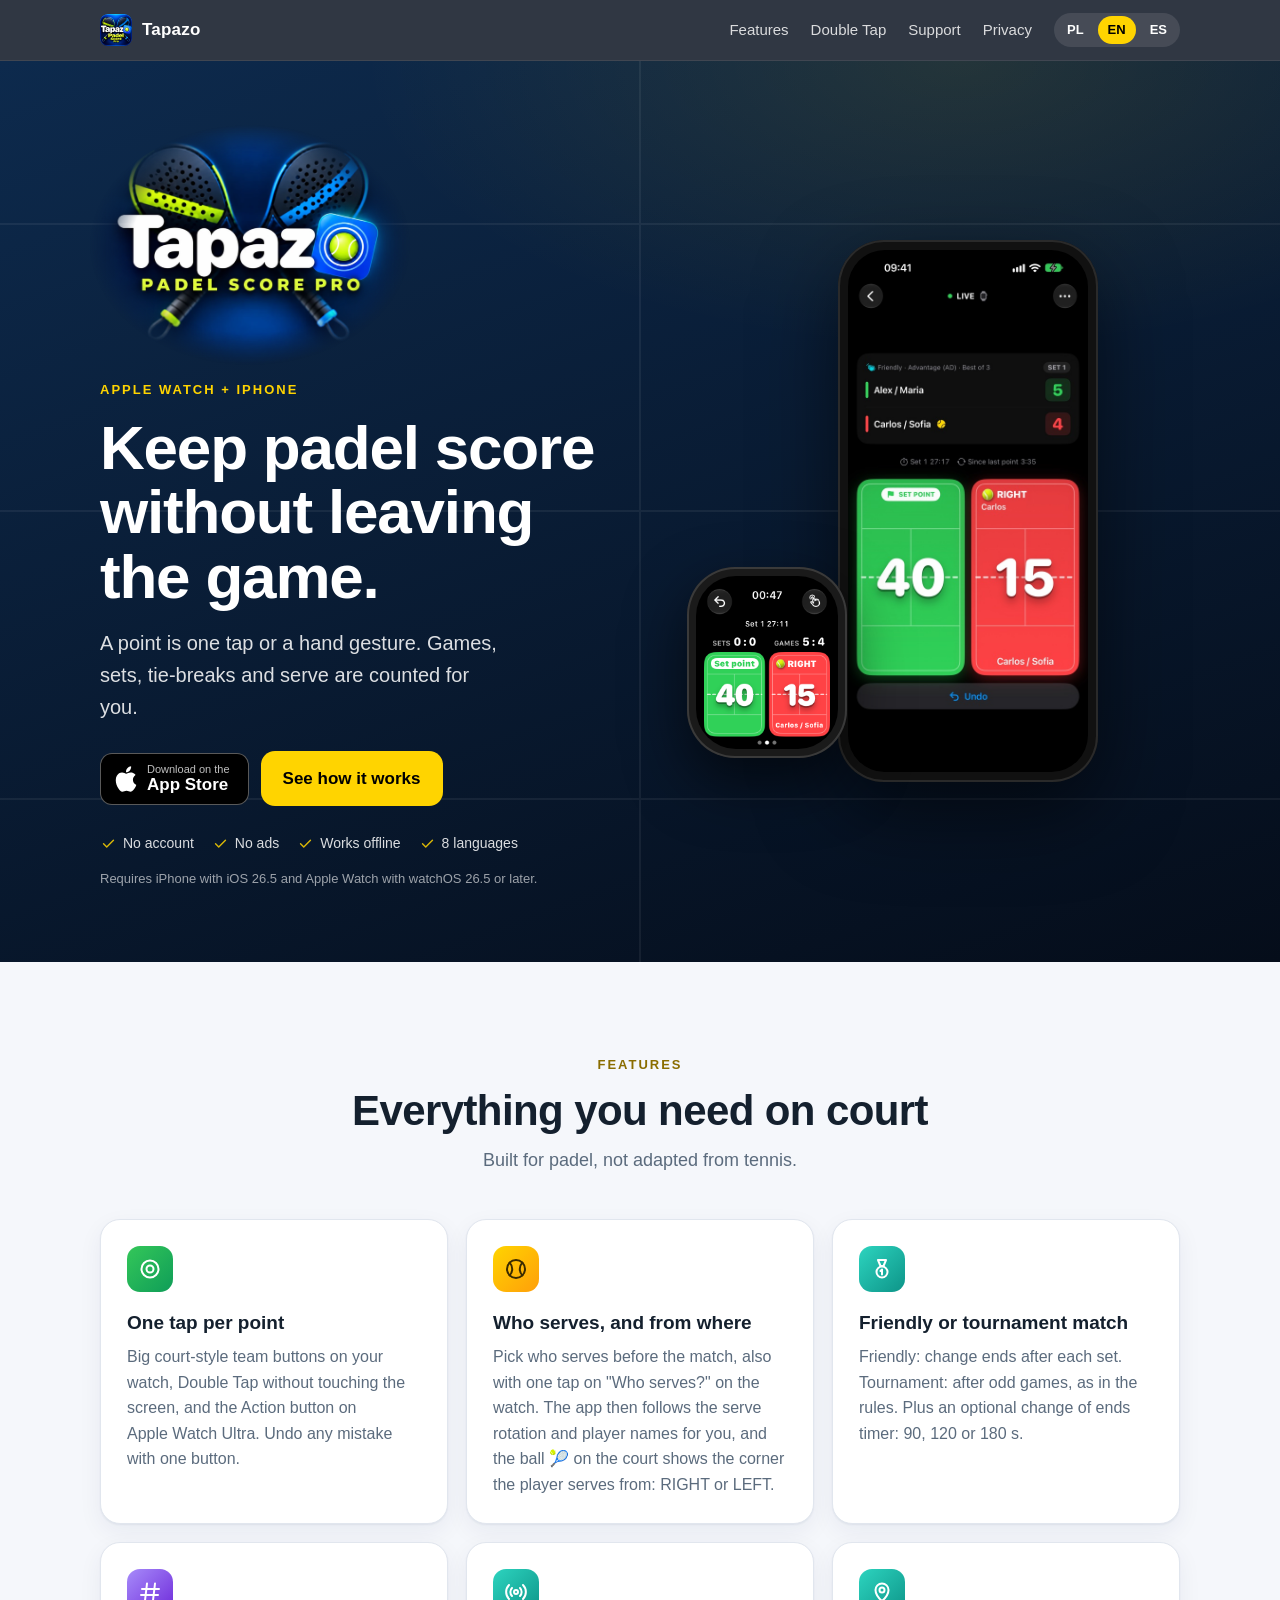
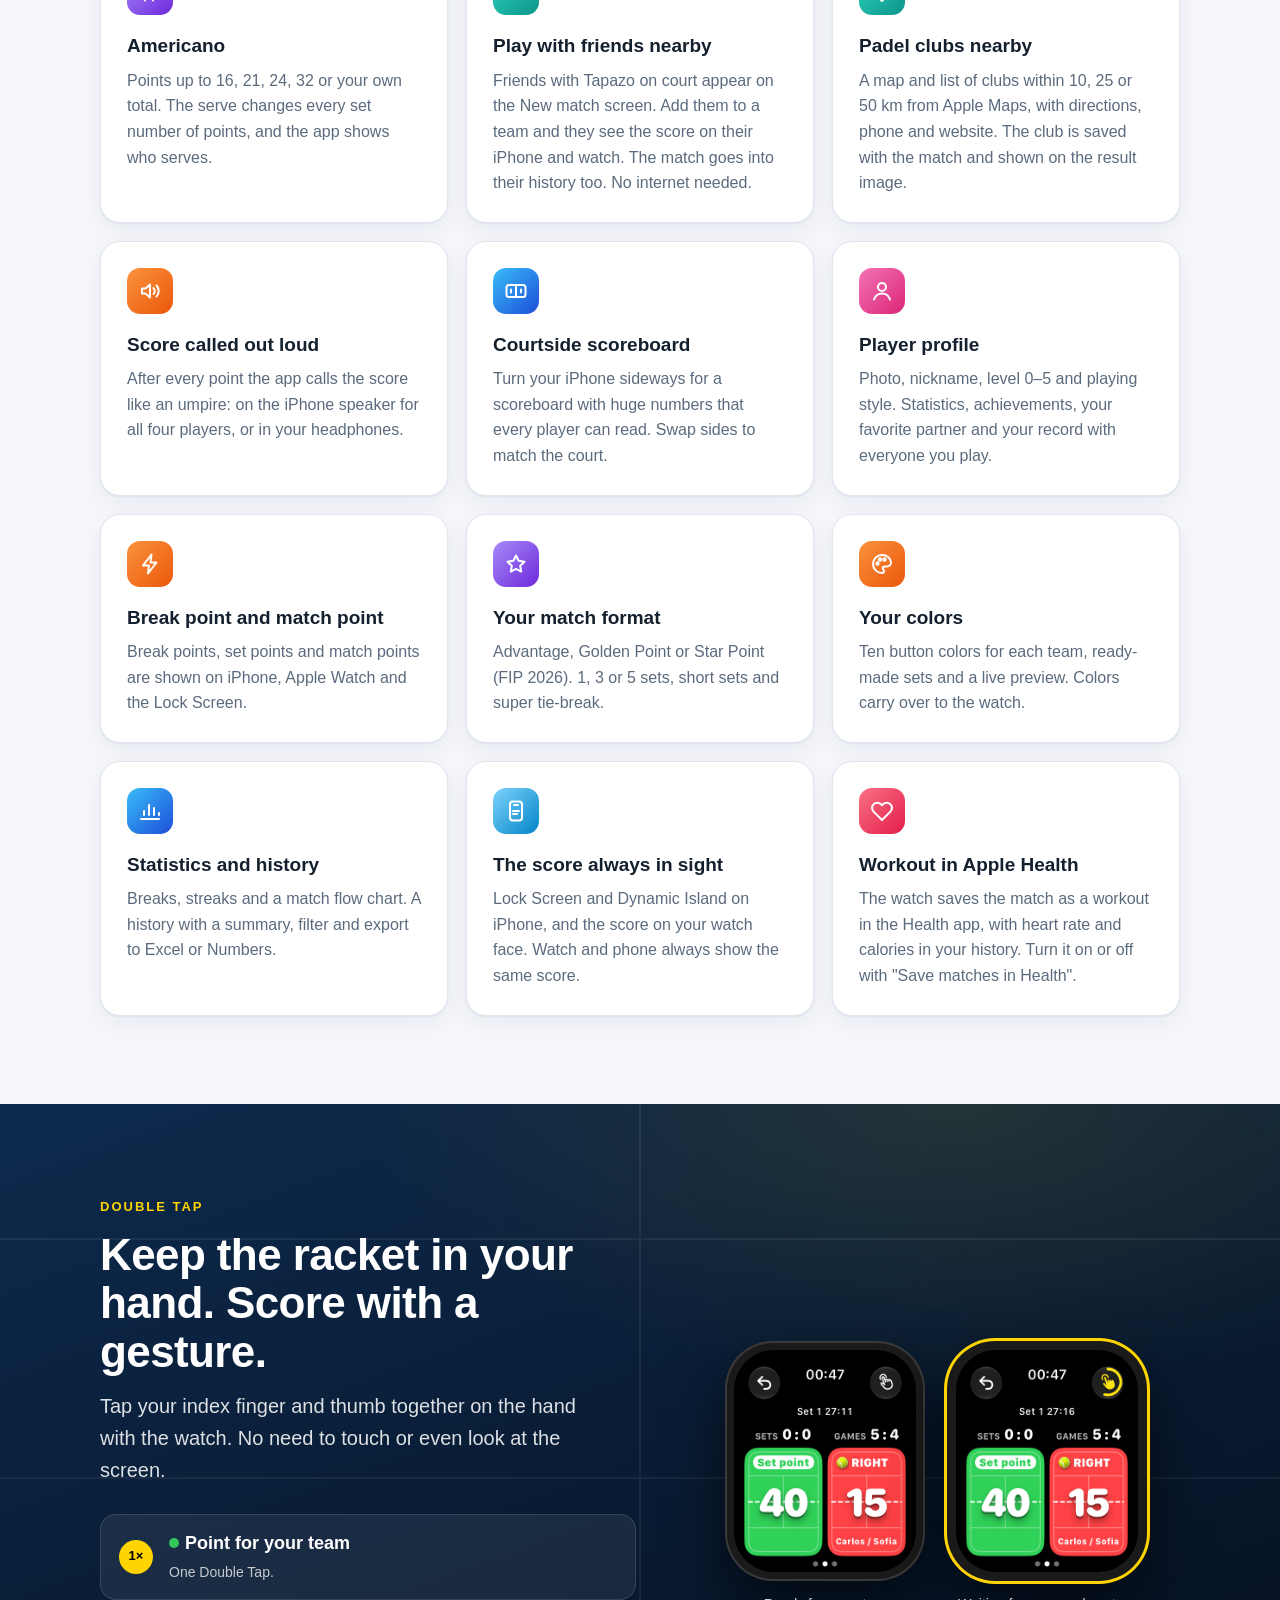
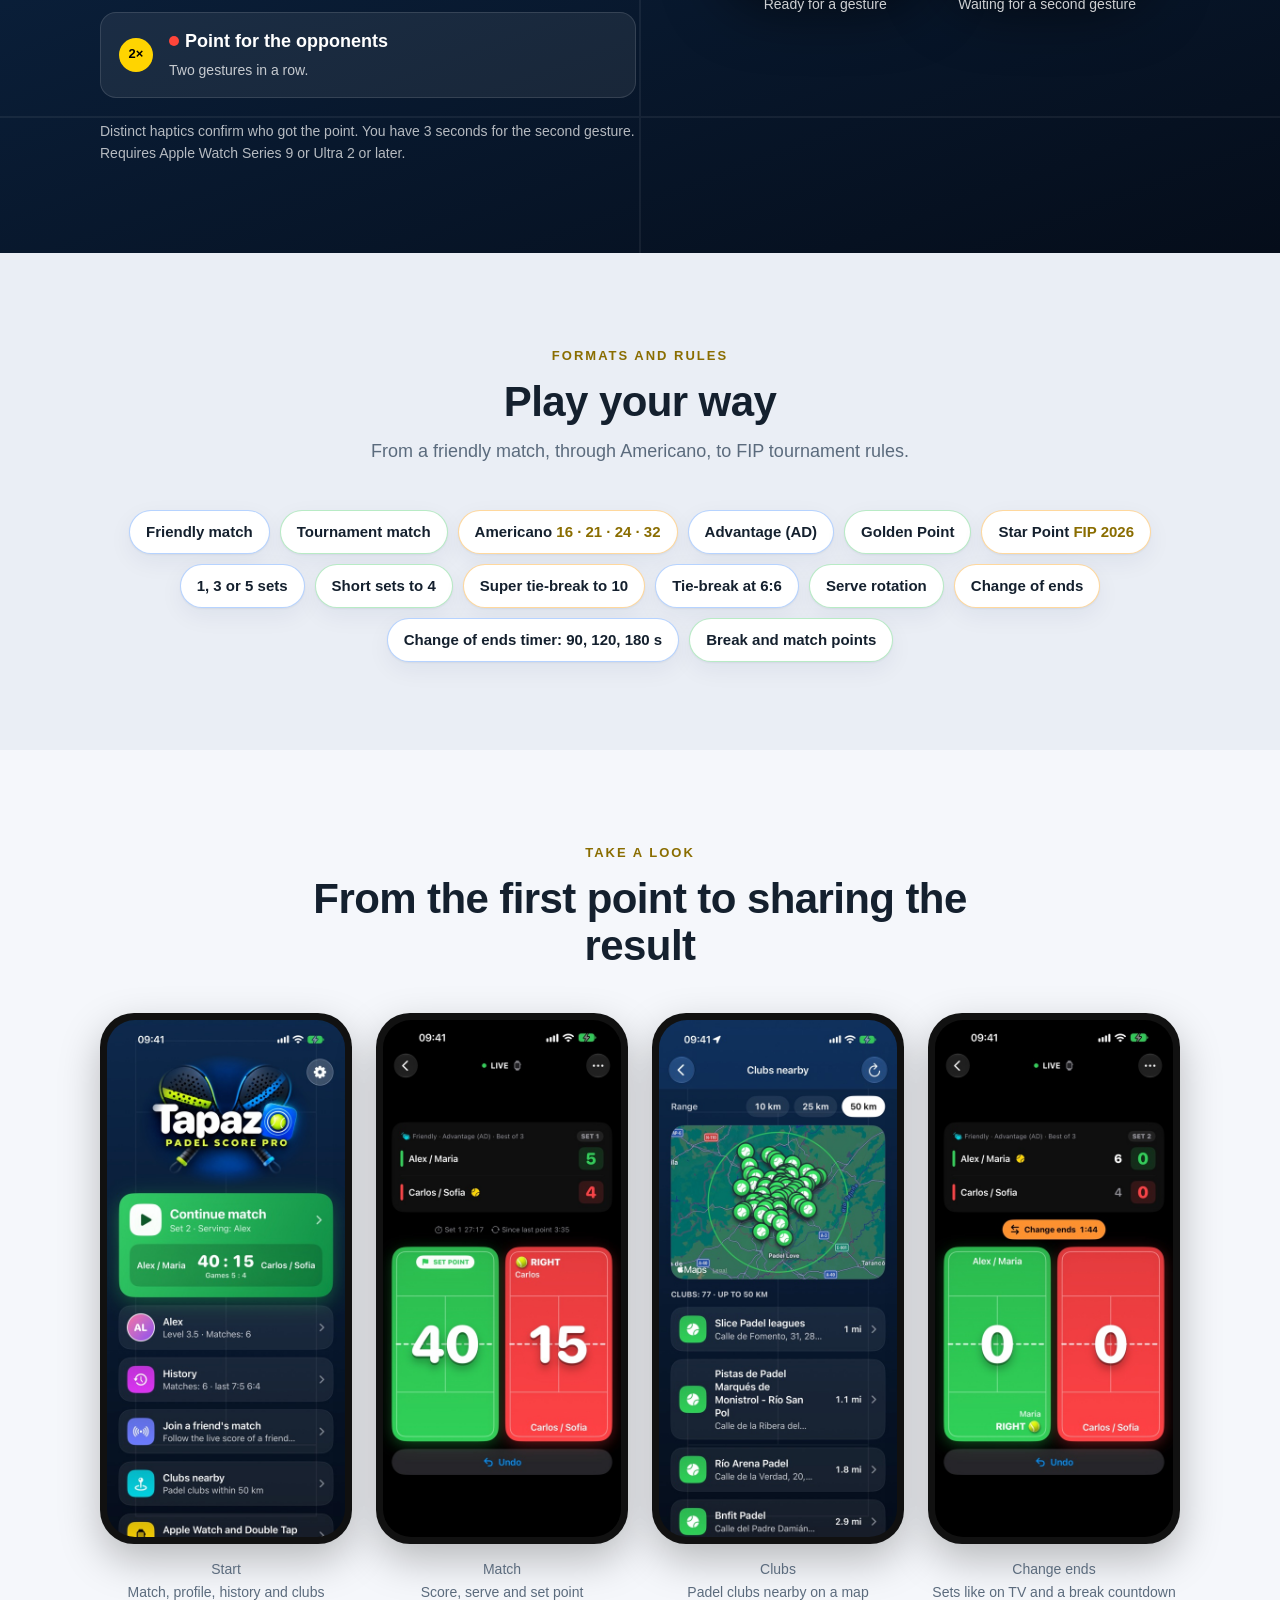
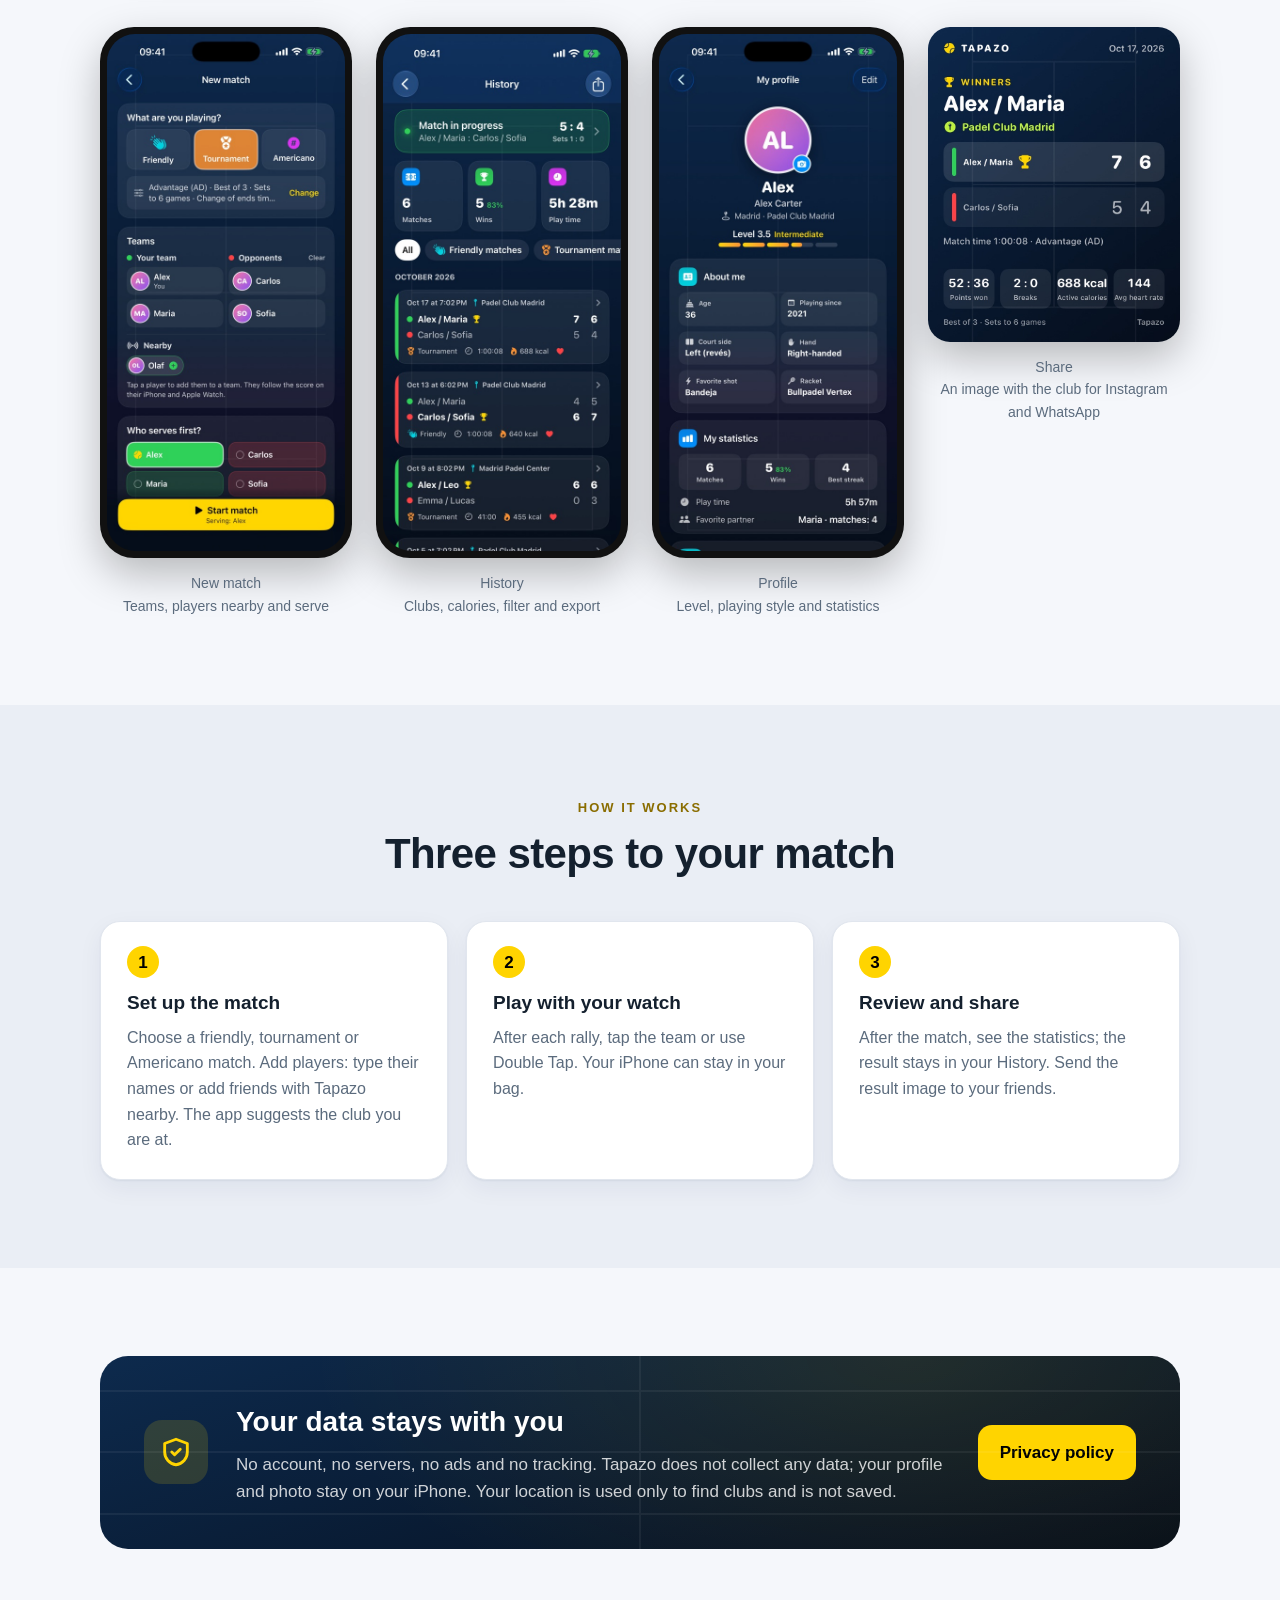
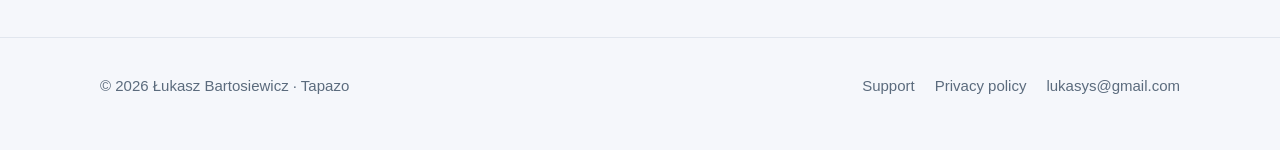
==== commit 6f73425e: "Website: new watch and iPhone screenshots, court-style buttons and fixed Double Tap time From mlodyl" ====
--- a/index.html
+++ b/index.html
@@ -138,12 +138,12 @@
       <article class="card reveal">
         <div class="icon c-green"><svg class="i"><use href="#i-target"/></svg></div>
         <h3><span lang="pl">Jedno stuknięcie na punkt</span><span lang="en">One tap per point</span><span lang="es">Un toque por punto</span></h3>
-        <p><span lang="pl">Duże przyciski drużyn na zegarku, gest Double Tap bez dotykania ekranu, a&nbsp;na Apple&nbsp;Watch Ultra przycisk Czynności. Pomyłkę cofasz jednym przyciskiem.</span><span lang="en">Big team buttons on your watch, Double Tap without touching the screen, and the Action button on Apple&nbsp;Watch Ultra. Undo any mistake with one button.</span><span lang="es">Botones grandes de cada equipo en el reloj, el doble toque sin tocar la pantalla y el botón de acción en el Apple&nbsp;Watch Ultra. Deshaz cualquier error con un botón.</span></p>
+        <p><span lang="pl">Duże przyciski drużyn w&nbsp;kształcie kortu na zegarku, gest Double Tap bez dotykania ekranu, a&nbsp;na Apple&nbsp;Watch Ultra przycisk Czynności. Pomyłkę cofasz jednym przyciskiem.</span><span lang="en">Big court-style team buttons on your watch, Double Tap without touching the screen, and the Action button on Apple&nbsp;Watch Ultra. Undo any mistake with one button.</span><span lang="es">Botones grandes con forma de pista para cada equipo en el reloj, el doble toque sin tocar la pantalla y el botón de acción en el Apple&nbsp;Watch Ultra. Deshaz cualquier error con un botón.</span></p>
       </article>
       <article class="card reveal">
         <div class="icon c-yellow"><svg class="i"><use href="#i-ball"/></svg></div>
         <h3><span lang="pl">Kto serwuje i&nbsp;skąd</span><span lang="en">Who serves, and from where</span><span lang="es">Quién saca y desde dónde</span></h3>
-        <p><span lang="pl">Przed meczem wybierasz, kto serwuje, także jednym stuknięciem w&nbsp;„Kto serwuje?” na zegarku. Potem aplikacja sama pilnuje rotacji serwisu, imion graczy i&nbsp;strony serwisu.</span><span lang="en">Pick who serves before the match, also with one tap on "Who serves?" on the watch. The app then follows the serve rotation, player names and serving side for you.</span><span lang="es">Elige quién saca antes del partido, también con un toque en «¿Quién saca?» en el reloj. La app sigue por ti la rotación del saque, los nombres de los jugadores y el lado de saque.</span></p>
+        <p><span lang="pl">Przed meczem wybierasz, kto serwuje, także jednym stuknięciem w&nbsp;„Kto serwuje?” na zegarku. Potem aplikacja sama pilnuje rotacji serwisu i&nbsp;imion graczy, a&nbsp;piłka 🎾 na korcie pokazuje, z&nbsp;którego rogu serwuje gracz: PRAWA albo LEWA.</span><span lang="en">Pick who serves before the match, also with one tap on "Who serves?" on the watch. The app then follows the serve rotation and player names for you, and the ball 🎾 on the court shows the corner the player serves from: RIGHT or LEFT.</span><span lang="es">Elige quién saca antes del partido, también con un toque en «¿Quién saca?» en el reloj. La app sigue por ti la rotación del saque y los nombres de los jugadores, y la pelota 🎾 en la pista muestra la esquina desde la que saca el jugador: DERECHA o IZQUIERDA.</span></p>
       </article>
       <article class="card reveal">
         <div class="icon c-teal"><svg class="i"><use href="#i-medal"/></svg></div>
@@ -239,8 +239,8 @@
         </li>
       </ul>
       <p class="note">
-        <span lang="pl">Różne wibracje potwierdzają, komu przybył punkt. Czas na drugi gest ustawisz w&nbsp;menu zegarka. Wymaga Apple&nbsp;Watch Series&nbsp;9 lub Ultra&nbsp;2 albo nowszego.</span>
-        <span lang="en">Distinct haptics confirm who got the point. Set the time for the second gesture in the watch menu. Requires Apple&nbsp;Watch Series&nbsp;9 or Ultra&nbsp;2 or later.</span><span lang="es">Vibraciones distintas confirman quién ganó el punto. Ajusta el tiempo del segundo gesto en el menú del reloj. Requiere Apple&nbsp;Watch Series&nbsp;9 o Ultra&nbsp;2 o posterior.</span>
+        <span lang="pl">Różne wibracje potwierdzają, komu przybył punkt. Na drugi gest masz 3&nbsp;sekundy. Wymaga Apple&nbsp;Watch Series&nbsp;9 lub Ultra&nbsp;2 albo nowszego.</span>
+        <span lang="en">Distinct haptics confirm who got the point. You have 3&nbsp;seconds for the second gesture. Requires Apple&nbsp;Watch Series&nbsp;9 or Ultra&nbsp;2 or later.</span><span lang="es">Vibraciones distintas confirman quién ganó el punto. Tienes 3&nbsp;segundos para el segundo gesto. Requiere Apple&nbsp;Watch Series&nbsp;9 o Ultra&nbsp;2 o posterior.</span>
       </p>
     </div>
     <div class="watches reveal">
@@ -249,7 +249,7 @@
         <figcaption><span lang="pl">Gotowy na gest</span><span lang="en">Ready for a gesture</span><span lang="es">Listo para el gesto</span></figcaption>
       </figure>
       <figure>
-        <div class="watch"><img src="assets/watch-doubletap.png" loading="lazy" width="422" height="514" alt="Żółty przycisk: zegarek czeka na drugi gest" data-en="assets/en/watch-doubletap.png" data-alt-en="Yellow button: the watch is waiting for a second gesture" data-es="assets/es/watch-doubletap.png" data-alt-es="Botón amarillo: el reloj espera un segundo gesto"></div>
+        <div class="watch"><img src="assets/watch-doubletap.png" loading="lazy" width="422" height="514" alt="Żółta ikona dłoni z&nbsp;pierścieniem: zegarek czeka na drugi gest" data-en="assets/en/watch-doubletap.png" data-alt-en="Yellow hand icon with a ring: the watch is waiting for a second gesture" data-es="assets/es/watch-doubletap.png" data-alt-es="Icono amarillo de la mano con un anillo: el reloj espera un segundo gesto"></div>
         <figcaption><span lang="pl">Czeka na drugi gest</span><span lang="en">Waiting for a second gesture</span><span lang="es">Esperando un segundo gesto</span></figcaption>
       </figure>
     </div>
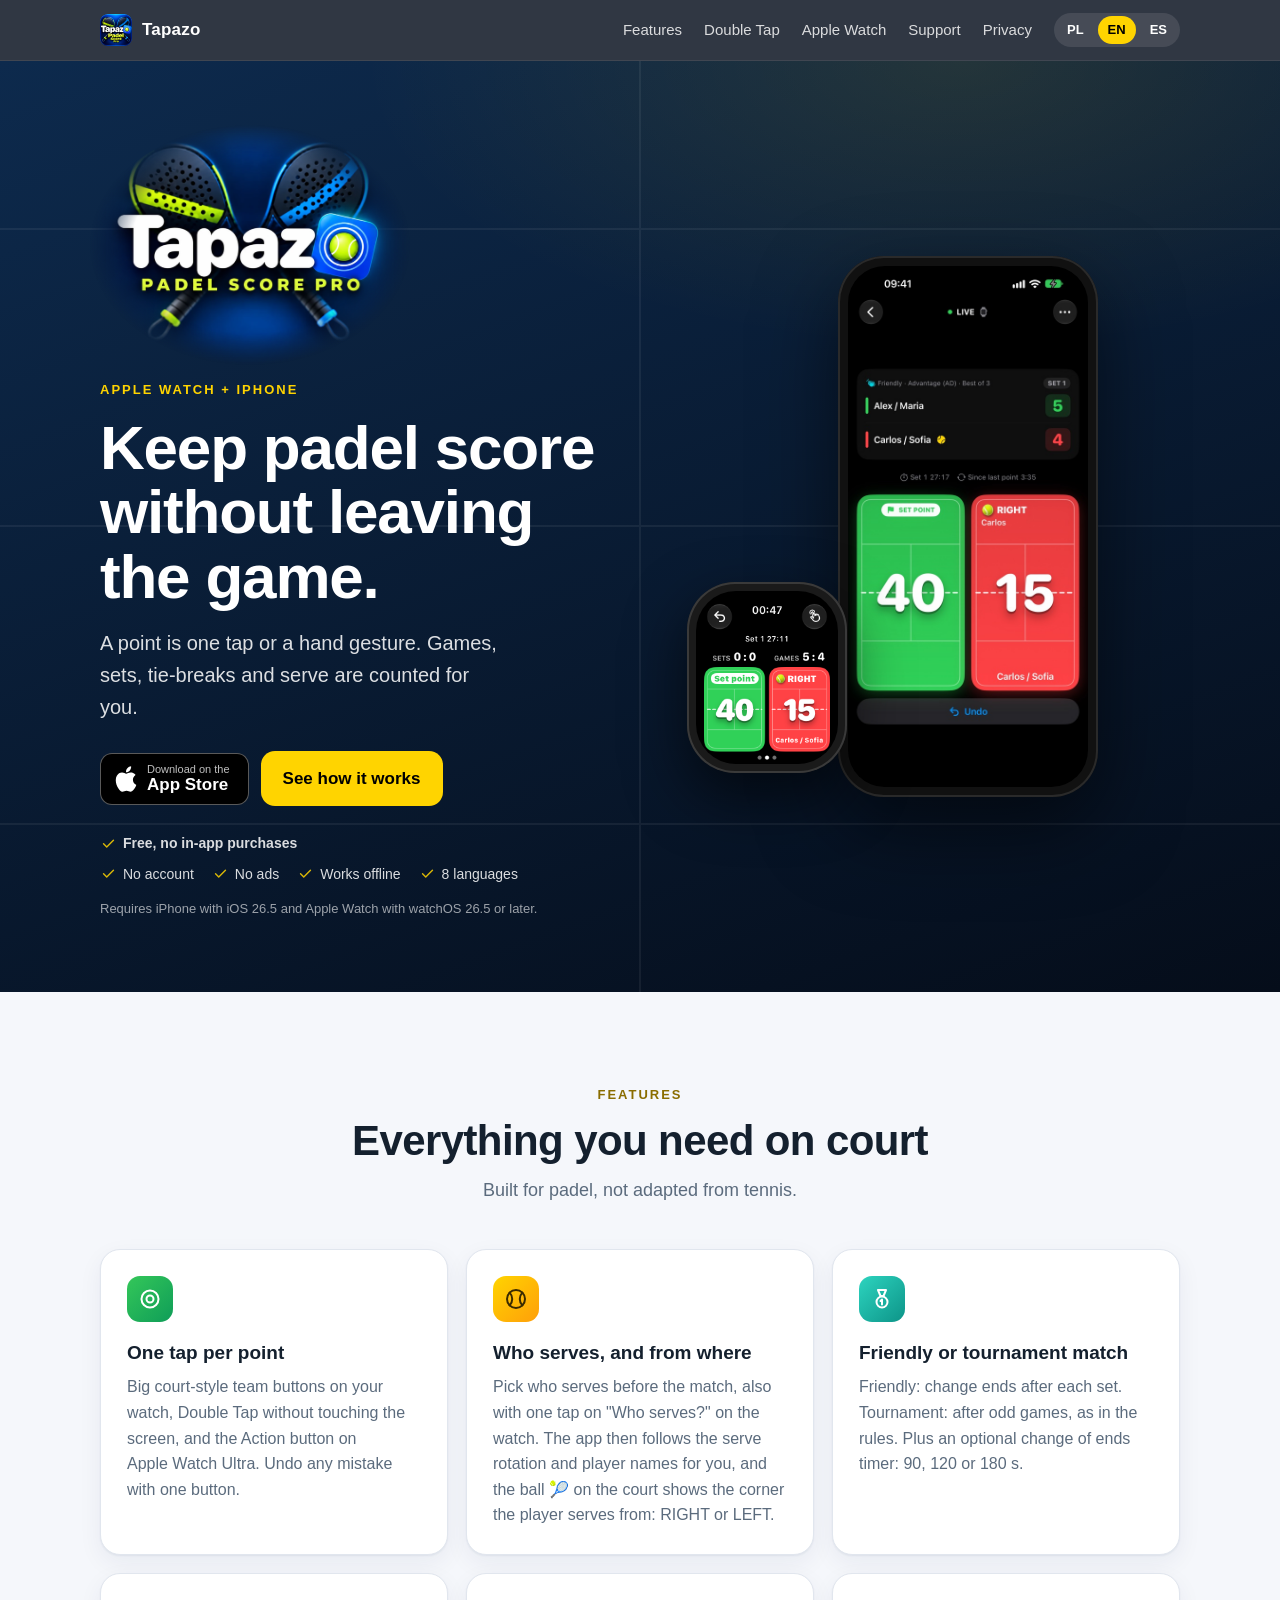
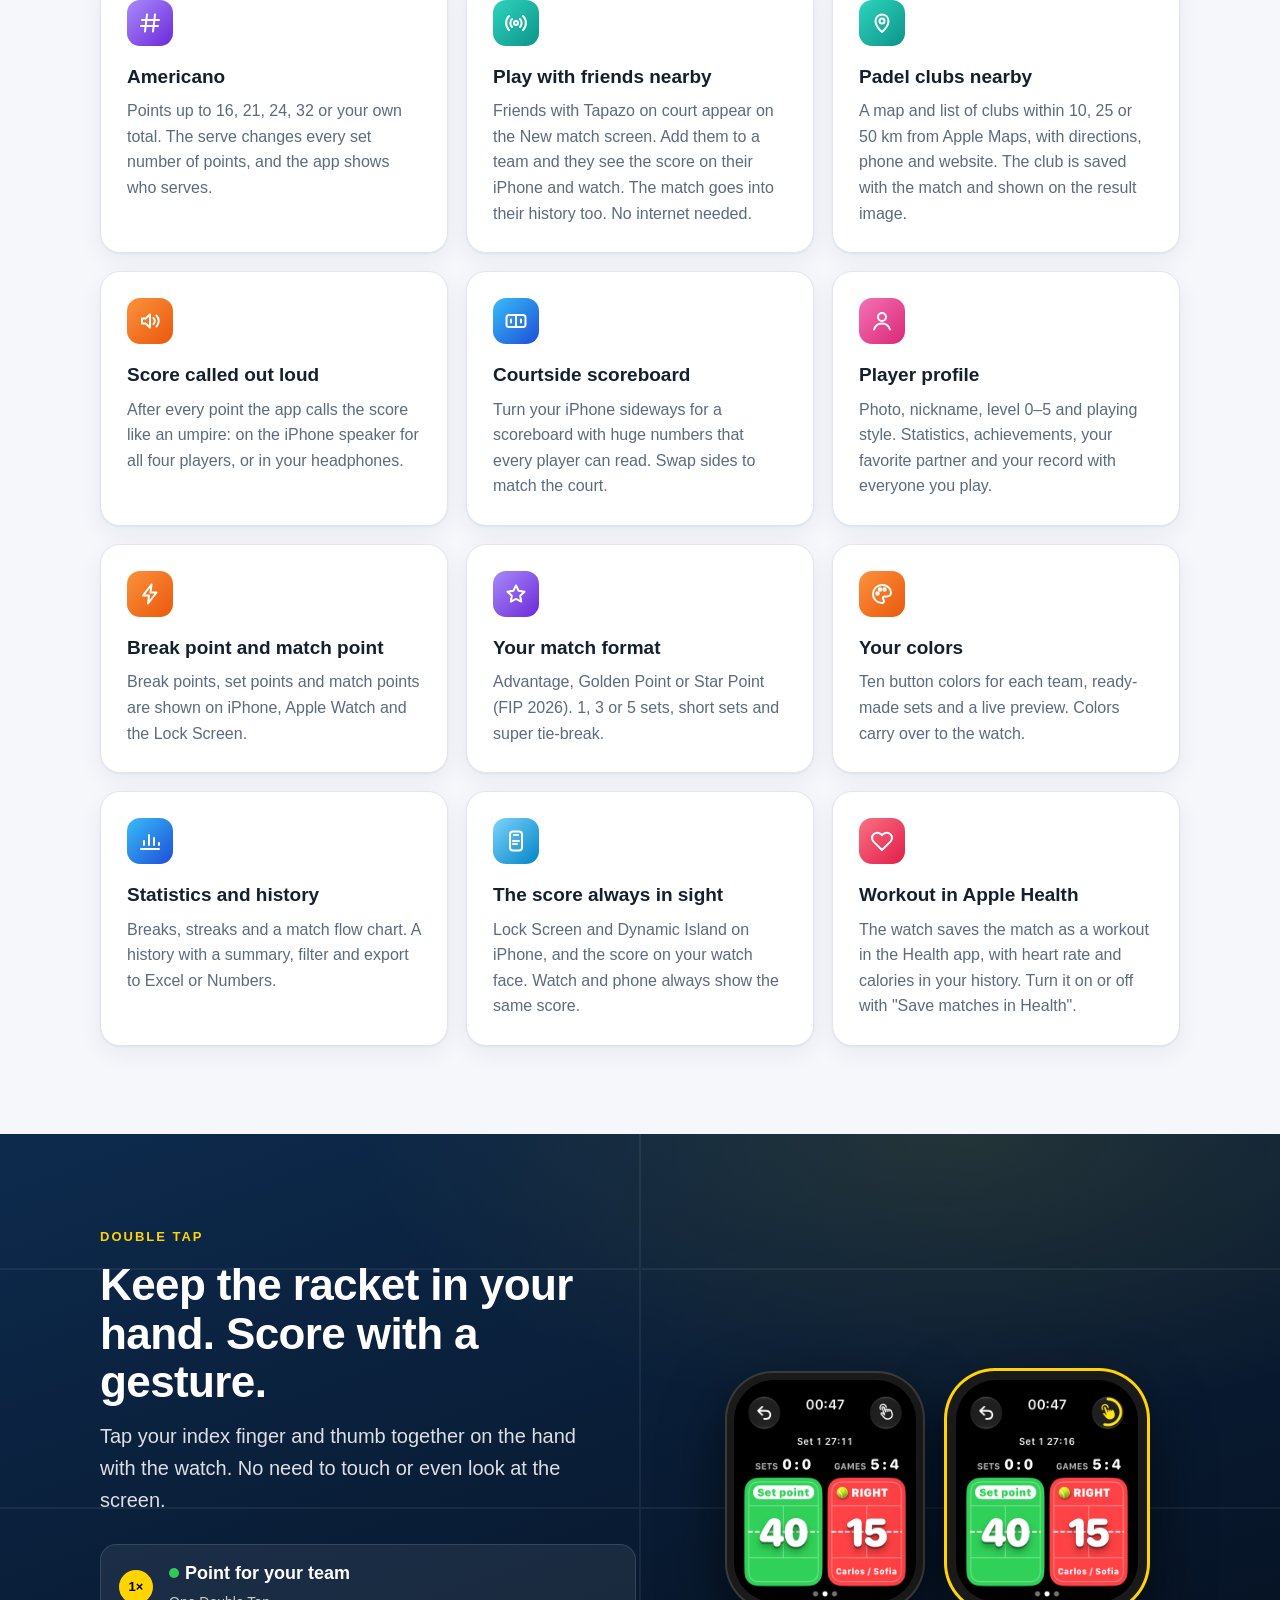
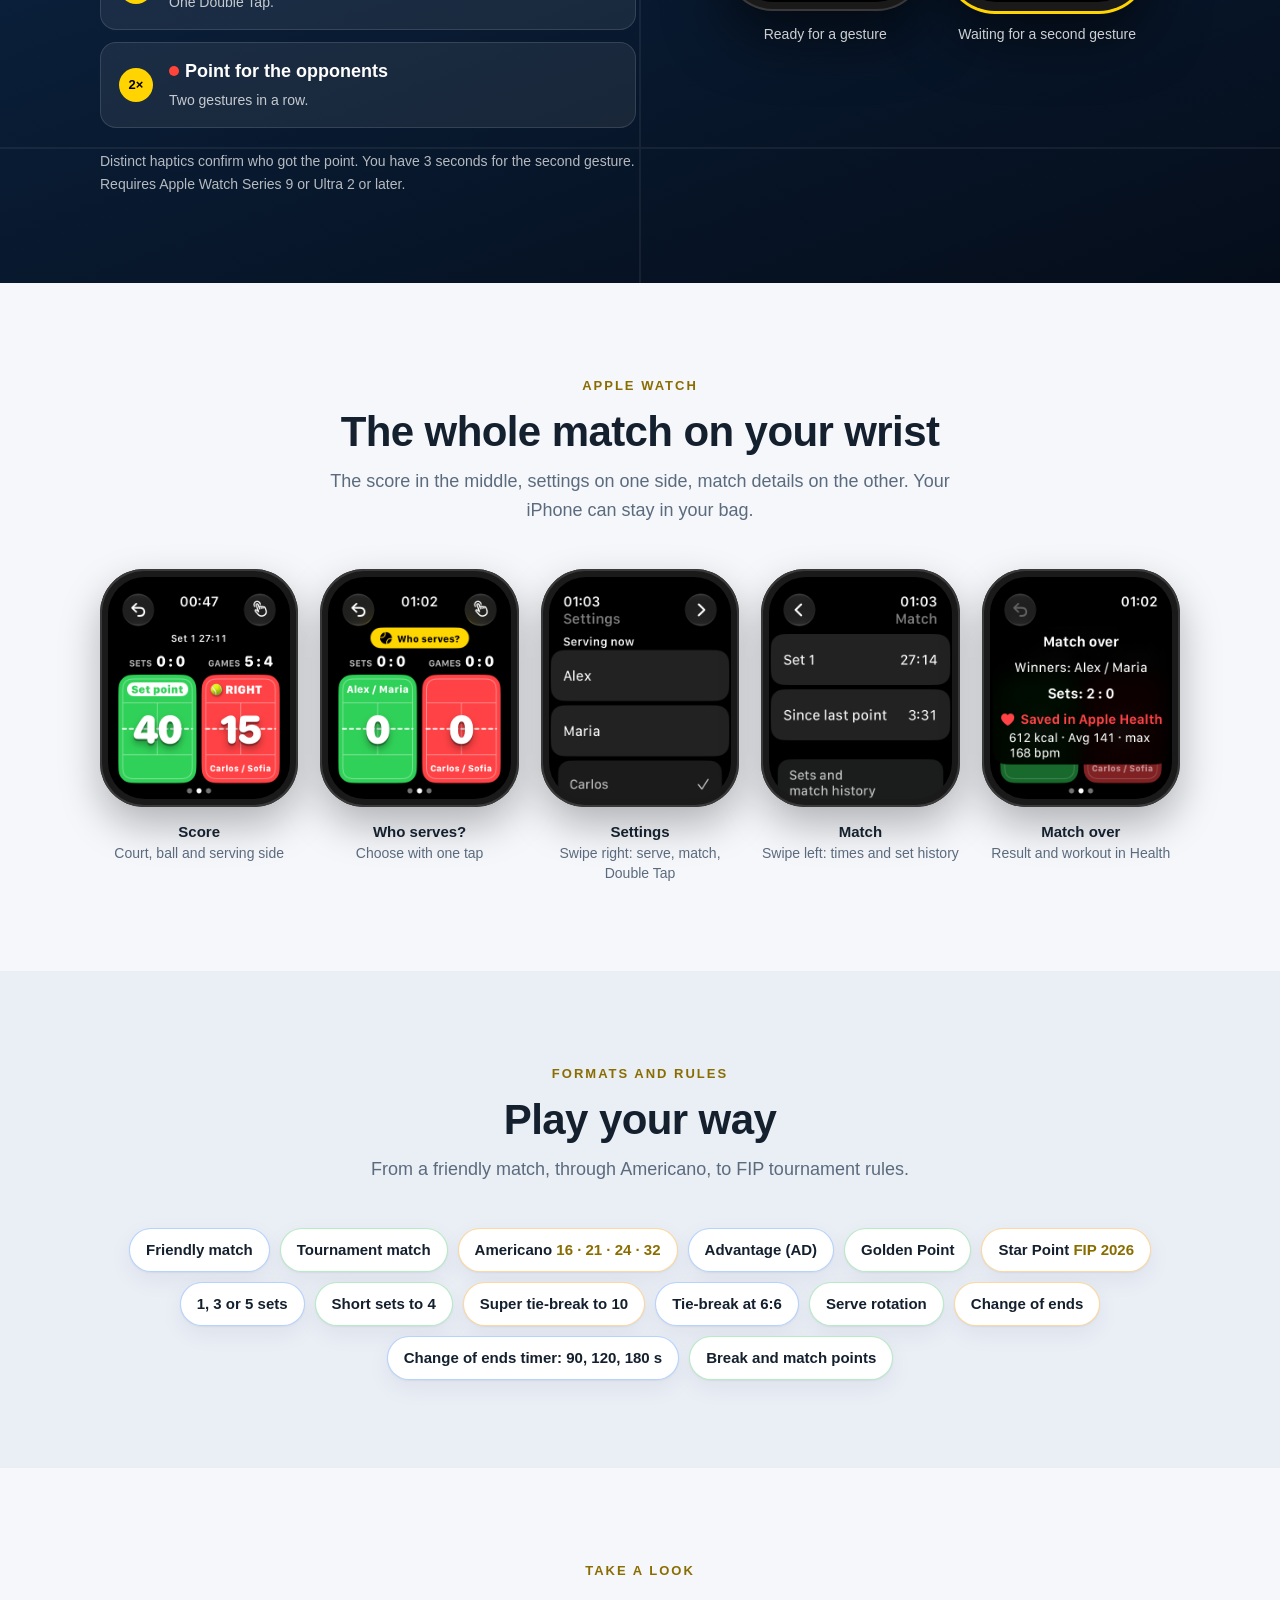
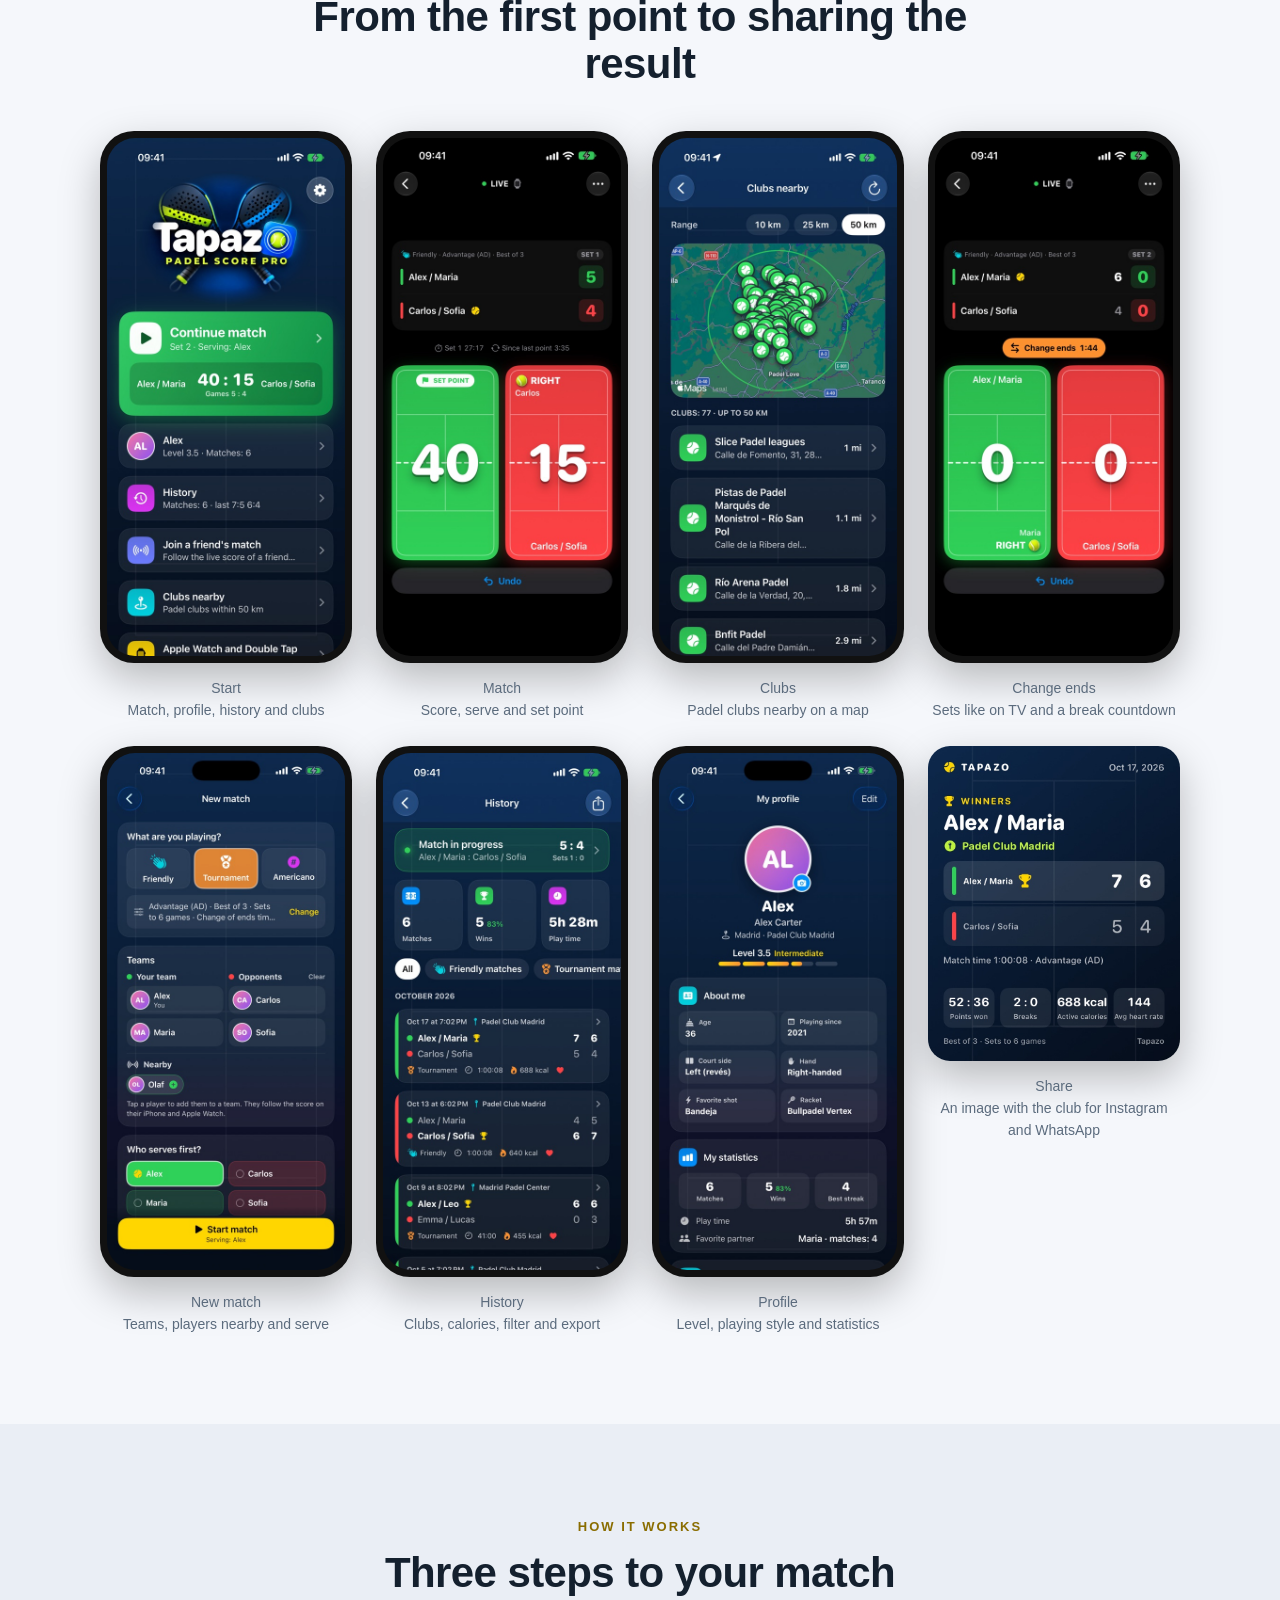
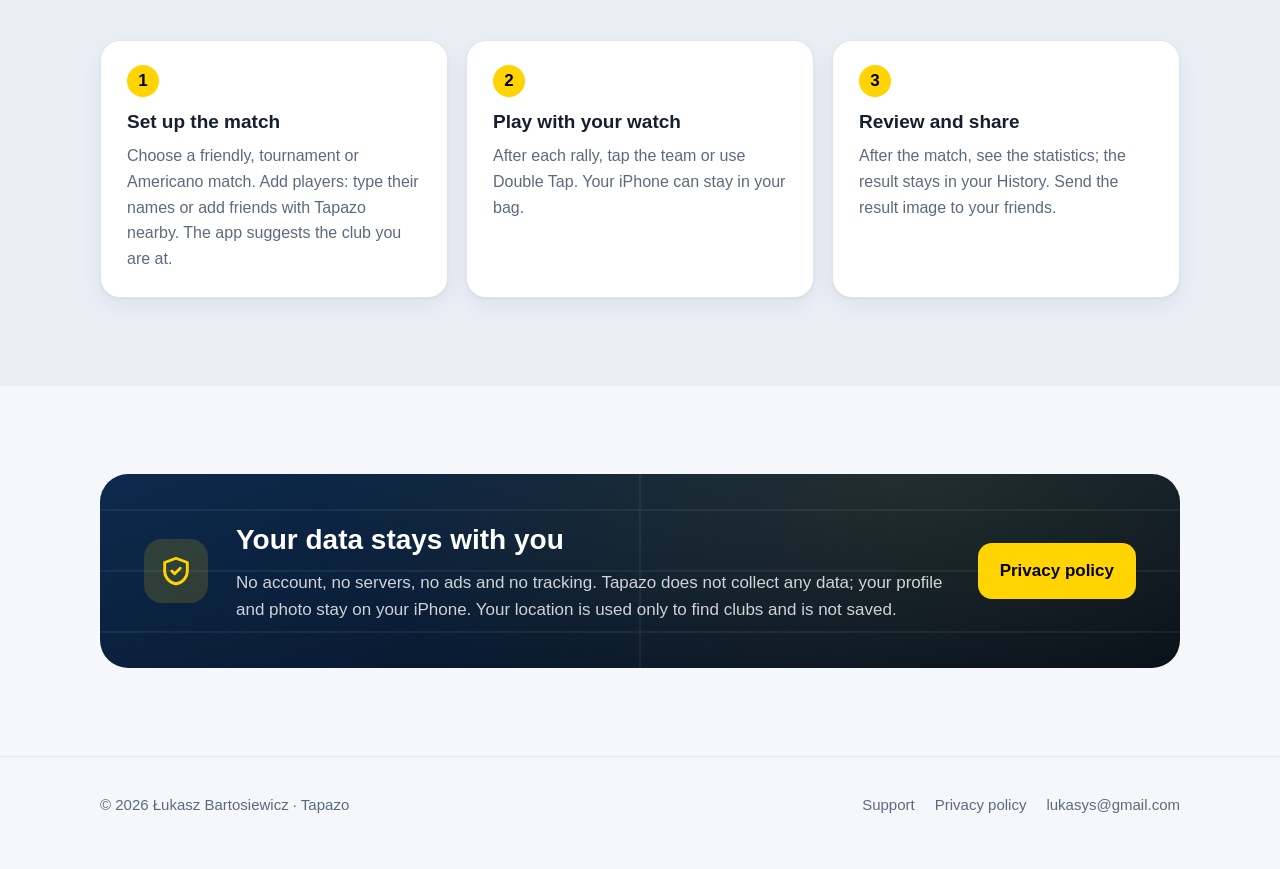
==== commit ed389dfc: "Website: free label, Smart App Banner, phone-friendly hero and Apple Watch tour From mlodylbn/padels" ====
--- a/index.html
+++ b/index.html
@@ -3,6 +3,7 @@
 <head>
 <meta charset="utf-8">
 <meta name="viewport" content="width=device-width, initial-scale=1">
+<meta name="apple-itunes-app" content="app-id=6823571016">
 <title>Tapazo – wynik padla na Apple Watch i iPhonie</title>
 <meta name="title-pl" content="Tapazo – wynik padla na Apple Watch i iPhonie">
 <meta name="title-en" content="Tapazo – padel scoring for Apple Watch and iPhone">
@@ -40,6 +41,8 @@
   "description": "Padel scoring for Apple Watch and iPhone: Double Tap scoring, serve rotation, friendly, tournament and Americano matches, break and match points, a change of ends timer, padel clubs nearby, the score called out loud, a courtside scoreboard, Apple Health workouts, player profile, matches with friends nearby, history, statistics and a shareable result image.",
   "url": "https://www.tapazopadelscore.pl/",
   "downloadUrl": "https://apps.apple.com/app/id6823571016",
+  "offers": { "@type": "Offer", "price": "0", "priceCurrency": "PLN" },
+  "isAccessibleForFree": true,
   "image": "https://www.tapazopadelscore.pl/assets/icon.png",
   "inLanguage": ["pl", "en", "de", "es", "fr", "it", "ru", "zh-Hans"],
   "author": { "@type": "Person", "name": "Łukasz Bartosiewicz" }
@@ -77,6 +80,7 @@
     <nav aria-label="Menu">
       <a class="hide-sm" href="#funkcje"><span lang="pl">Funkcje</span><span lang="en">Features</span><span lang="es">Funciones</span></a>
       <a class="hide-sm" href="#double-tap">Double Tap</a>
+      <a class="hide-sm" href="#zegarek">Apple Watch</a>
       <a class="hide-sm" href="support/"><span lang="pl">Pomoc</span><span lang="en">Support</span><span lang="es">Ayuda</span></a>
       <a class="hide-sm" href="privacy/"><span lang="pl">Prywatność</span><span lang="en">Privacy</span><span lang="es">Privacidad</span></a>
       <div class="langs" role="group" aria-label="Język / Language / Idioma">
@@ -110,6 +114,7 @@
         <a class="btn primary" href="#double-tap"><span lang="pl">Zobacz, jak to działa</span><span lang="en">See how it works</span><span lang="es">Mira cómo funciona</span></a>
       </div>
       <ul class="trust">
+        <li class="free"><svg class="i"><use href="#i-check"/></svg><span lang="pl">Za darmo, bez zakupów w&nbsp;aplikacji</span><span lang="en">Free, no in-app purchases</span><span lang="es">Gratis, sin compras dentro de la app</span></li>
         <li><svg class="i"><use href="#i-check"/></svg><span lang="pl">Bez konta</span><span lang="en">No account</span><span lang="es">Sin cuenta</span></li>
         <li><svg class="i"><use href="#i-check"/></svg><span lang="pl">Bez reklam</span><span lang="en">No ads</span><span lang="es">Sin anuncios</span></li>
         <li><svg class="i"><use href="#i-check"/></svg><span lang="pl">Działa bez internetu</span><span lang="en">Works offline</span><span lang="es">Funciona sin internet</span></li>
@@ -256,6 +261,38 @@
   </div>
 </section>
 
+<section id="zegarek" class="watch-tour">
+  <div class="wrap">
+    <div class="section-head reveal">
+      <span class="eyebrow">Apple Watch</span>
+      <h2><span lang="pl">Cały mecz na nadgarstku</span><span lang="en">The whole match on your wrist</span><span lang="es">Todo el partido en tu muñeca</span></h2>
+      <p><span lang="pl">Wynik na środku, ustawienia po prawej, szczegóły meczu po lewej. iPhone może zostać w&nbsp;torbie.</span><span lang="en">The score in the middle, settings on one side, match details on the other. Your iPhone can stay in your bag.</span><span lang="es">El marcador en el centro, los ajustes a un lado y los detalles del partido al otro. El iPhone puede quedarse en la bolsa.</span></p>
+    </div>
+    <div class="watch-gallery">
+      <figure class="reveal">
+        <div class="watch"><img src="assets/watch-score.png" loading="lazy" width="422" height="514" alt="Ekran wyniku: kort z&nbsp;siatką, piłka setowa i&nbsp;piłka serwisu w&nbsp;rogu rywali" data-en="assets/en/watch-score.png" data-alt-en="Score screen: court with the net, set point and the serving ball in the opponents' corner" data-es="assets/es/watch-score.png" data-alt-es="Pantalla del marcador: pista con la red, bola de set y la pelota de saque en la esquina de los rivales"></div>
+        <figcaption><strong><span lang="pl">Wynik</span><span lang="en">Score</span><span lang="es">Marcador</span></strong><span lang="pl">Kort, piłka i&nbsp;strona serwisu</span><span lang="en">Court, ball and serving side</span><span lang="es">Pista, pelota y lado de saque</span></figcaption>
+      </figure>
+      <figure class="reveal">
+        <div class="watch"><img src="assets/watch-who.png" loading="lazy" width="422" height="514" alt="Żółty przycisk „Kto serwuje?” nad wynikiem" data-en="assets/en/watch-who.png" data-alt-en="Yellow “Who serves?” button above the score" data-es="assets/es/watch-who.png" data-alt-es="Botón amarillo «¿Quién saca?» sobre el marcador"></div>
+        <figcaption><strong><span lang="pl">Kto serwuje?</span><span lang="en">Who serves?</span><span lang="es">¿Quién saca?</span></strong><span lang="pl">Wybór jednym stuknięciem</span><span lang="en">Choose with one tap</span><span lang="es">Elige con un toque</span></figcaption>
+      </figure>
+      <figure class="reveal">
+        <div class="watch"><img src="assets/watch-settings.png" loading="lazy" width="422" height="514" alt="Ustawienia na zegarku z&nbsp;wyborem serwującego" data-en="assets/en/watch-settings.png" data-alt-en="Watch settings with the server choice" data-es="assets/es/watch-settings.png" data-alt-es="Ajustes del reloj con la elección de quién saca"></div>
+        <figcaption><strong><span lang="pl">Ustawienia</span><span lang="en">Settings</span><span lang="es">Ajustes</span></strong><span lang="pl">Przesuń w&nbsp;prawo: serwis, mecz, Double Tap</span><span lang="en">Swipe right: serve, match, Double Tap</span><span lang="es">Desliza a la derecha: saque, partido, doble toque</span></figcaption>
+      </figure>
+      <figure class="reveal">
+        <div class="watch"><img src="assets/watch-details.png" loading="lazy" width="422" height="514" alt="Szczegóły meczu: czas seta i&nbsp;od ostatniego punktu" data-en="assets/en/watch-details.png" data-alt-en="Match details: set time and time since the last point" data-es="assets/es/watch-details.png" data-alt-es="Detalles del partido: tiempo del set y desde el último punto"></div>
+        <figcaption><strong><span lang="pl">Mecz</span><span lang="en">Match</span><span lang="es">Partido</span></strong><span lang="pl">Przesuń w&nbsp;lewo: czasy i&nbsp;historia setów</span><span lang="en">Swipe left: times and set history</span><span lang="es">Desliza a la izquierda: tiempos e historial de sets</span></figcaption>
+      </figure>
+      <figure class="reveal">
+        <div class="watch"><img src="assets/watch-over.png" loading="lazy" width="422" height="514" alt="Koniec meczu: zwycięzcy, sety i&nbsp;trening zapisany w&nbsp;aplikacji Zdrowie" data-en="assets/en/watch-over.png" data-alt-en="Match over: winners, sets and the workout saved in Apple Health" data-es="assets/es/watch-over.png" data-alt-es="Fin del partido: ganadores, sets y entrenamiento guardado en Salud"></div>
+        <figcaption><strong><span lang="pl">Koniec meczu</span><span lang="en">Match over</span><span lang="es">Fin del partido</span></strong><span lang="pl">Wynik i&nbsp;trening w&nbsp;Zdrowiu</span><span lang="en">Result and workout in Health</span><span lang="es">Resultado y entrenamiento en Salud</span></figcaption>
+      </figure>
+    </div>
+  </div>
+</section>
+
 <section class="alt formats">
   <div class="wrap">
     <div class="section-head reveal">
--- a/assets/site.css
+++ b/assets/site.css
@@ -99,6 +99,7 @@
          font-size: 14px; opacity: .85; }
 .trust li { display: inline-flex; align-items: center; gap: 6px; }
 .trust .i { width: 17px; height: 17px; color: var(--yellow); }
+.trust .free { flex-basis: 100%; font-weight: 700; opacity: 1; }
 .req { font-size: 13px; opacity: .6; margin: 14px 0 0; }
 .devices { position: relative; display: flex; justify-content: center; align-items: flex-end; padding-left: 80px; }
 .phone { width: min(260px, 62vw); border-radius: 46px; padding: 10px; background: #111;
@@ -113,6 +114,7 @@
   .lead { margin-left: auto; margin-right: auto; }
   .cta, .trust { justify-content: center; }
   .devices { padding-left: 60px; }
+  .trust .free { justify-content: center; }
 }
 
 /* Sections */
@@ -159,6 +161,19 @@
   .gesture .wrap { grid-template-columns: 1fr; gap: 36px; }
 }
 
+/* Apple Watch tour */
+.watch-gallery { display: grid; grid-template-columns: repeat(5, 1fr); gap: 22px; align-items: start; }
+.watch-gallery figure { margin: 0; text-align: center; min-width: 0; }
+.watch-gallery .watch { width: 100%; max-width: 200px; margin: 0 auto; border-radius: 44px; padding: 8px;
+                        box-shadow: 0 18px 40px rgba(0,0,0,.28), inset 0 0 0 2px #3a3a3a; }
+.watch-gallery .watch img { border-radius: 37px; }
+.watch-gallery figcaption { margin-top: 14px; font-size: 14px; color: var(--muted); line-height: 1.4; }
+.watch-gallery figcaption strong { display: block; color: var(--text); font-size: 15px; margin-bottom: 2px; }
+@media (max-width: 900px) { .watch-gallery { grid-template-columns: repeat(3, 1fr); } }
+@media (max-width: 600px) { .watch-gallery { grid-template-columns: repeat(2, 1fr); gap: 18px 14px; }
+                            .watch-gallery .watch { border-radius: 34px; padding: 6px; }
+                            .watch-gallery .watch img { border-radius: 28px; } }
+
 /* Formats */
 .chips { display: flex; flex-wrap: wrap; justify-content: center; gap: 10px; margin: 0; padding: 0; list-style: none; }
 .chips li { background: var(--card); border: 1px solid var(--border); border-radius: 999px; padding: 9px 16px;
@@ -263,3 +278,12 @@
 /* Tapazo logo above the hero headline */
 .hero-logo { display: block; width: min(320px, 78%); height: auto; margin: -8px 0 10px -10px; }
 @media (max-width: 900px) { .hero-logo { margin: 0 auto 8px; } }
+
+/* On a phone the app shows sooner: a smaller logo and less space above it. */
+@media (max-width: 600px) {
+  .hero .wrap { padding-top: 22px; gap: 36px; }
+  .hero-logo { width: min(190px, 54%); margin-bottom: 4px; }
+  .hero h1 { font-size: 34px; margin: 10px 0 12px; }
+  .lead { font-size: 17px; margin-bottom: 22px; }
+  .trust { margin-top: 20px; }
+}
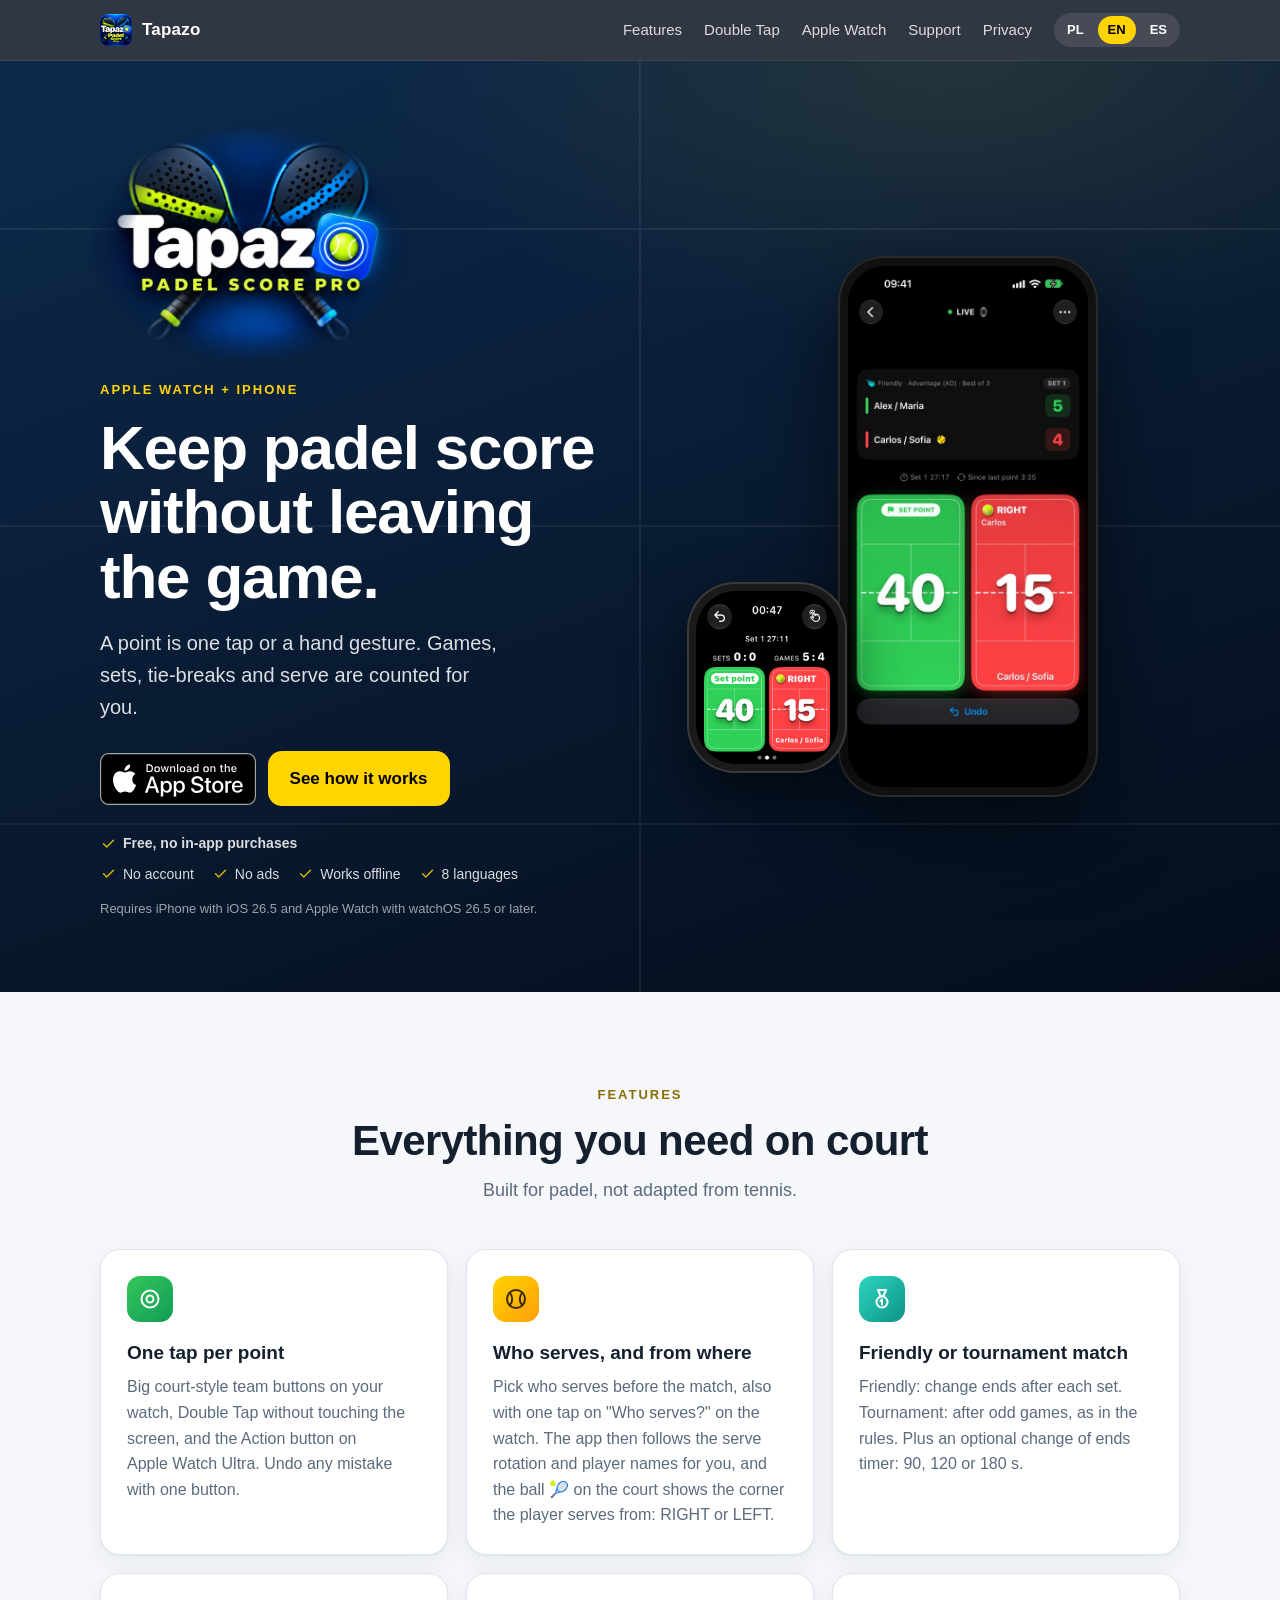
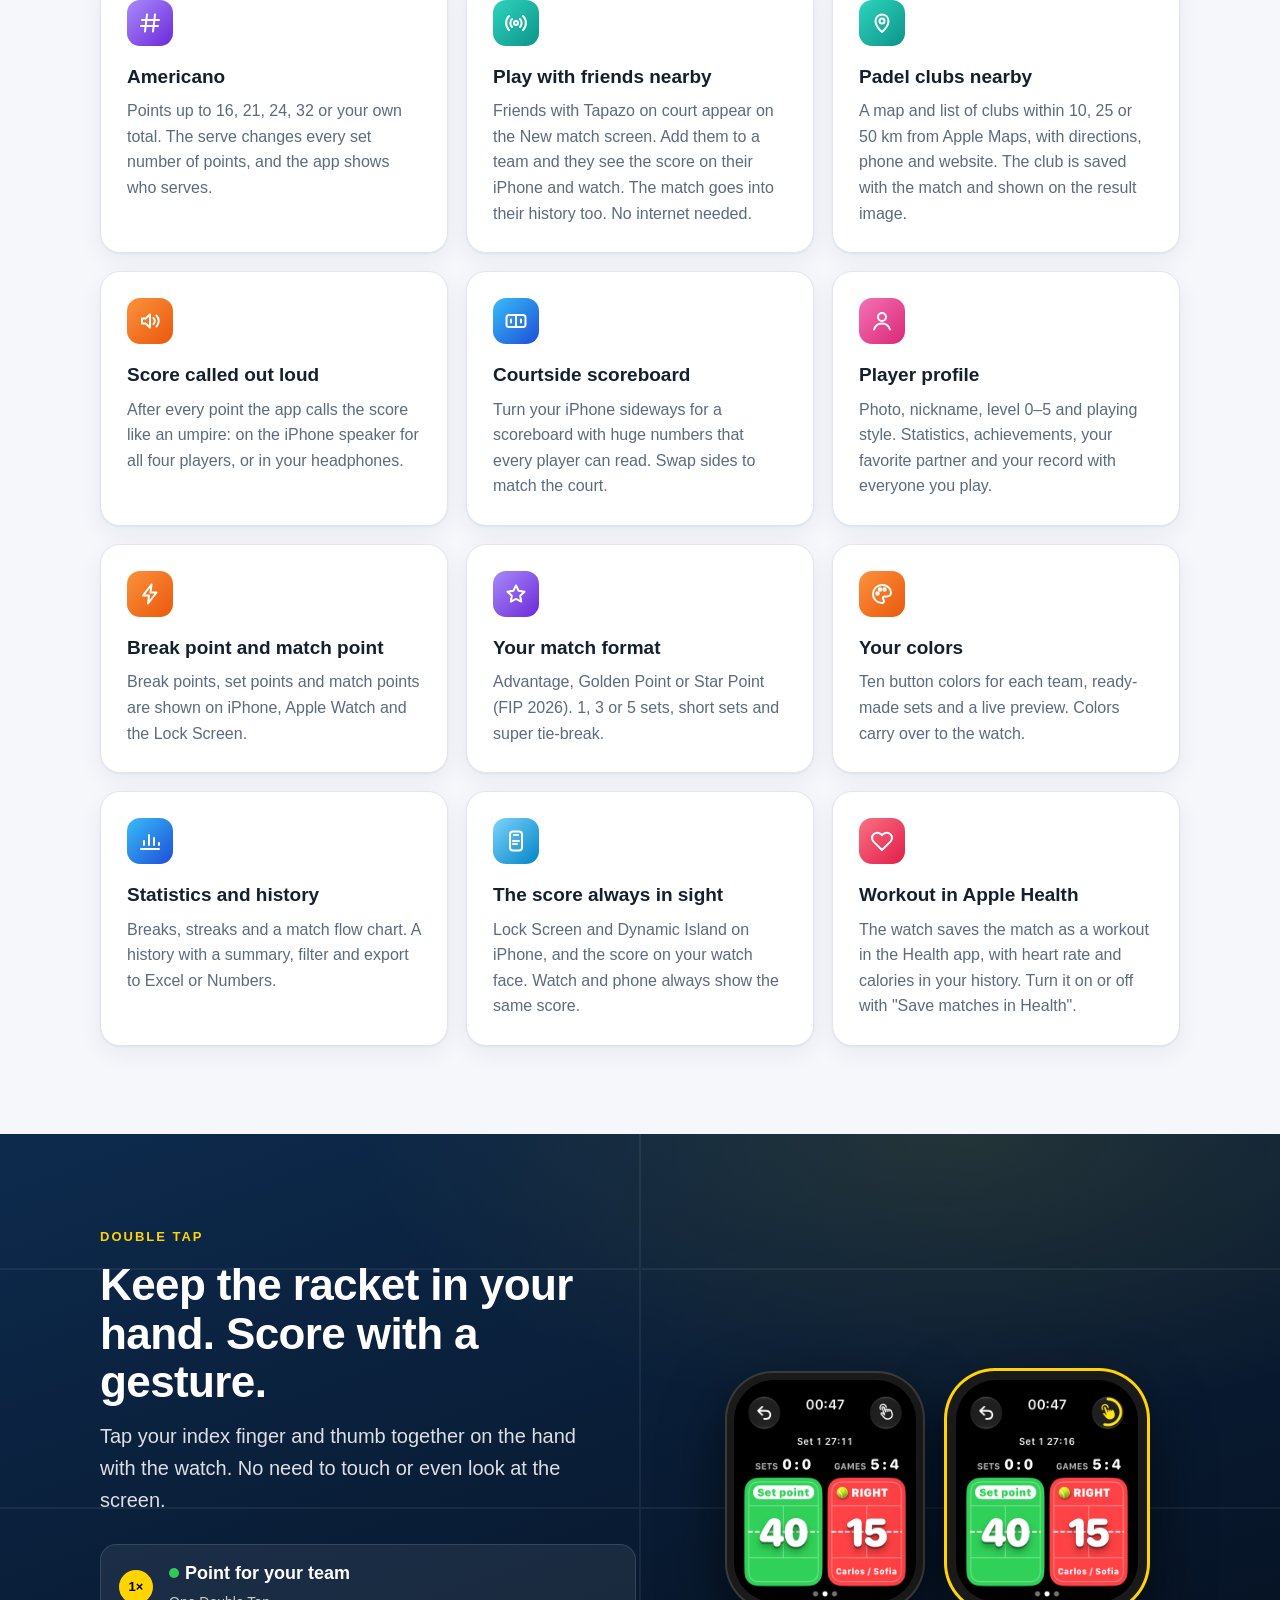
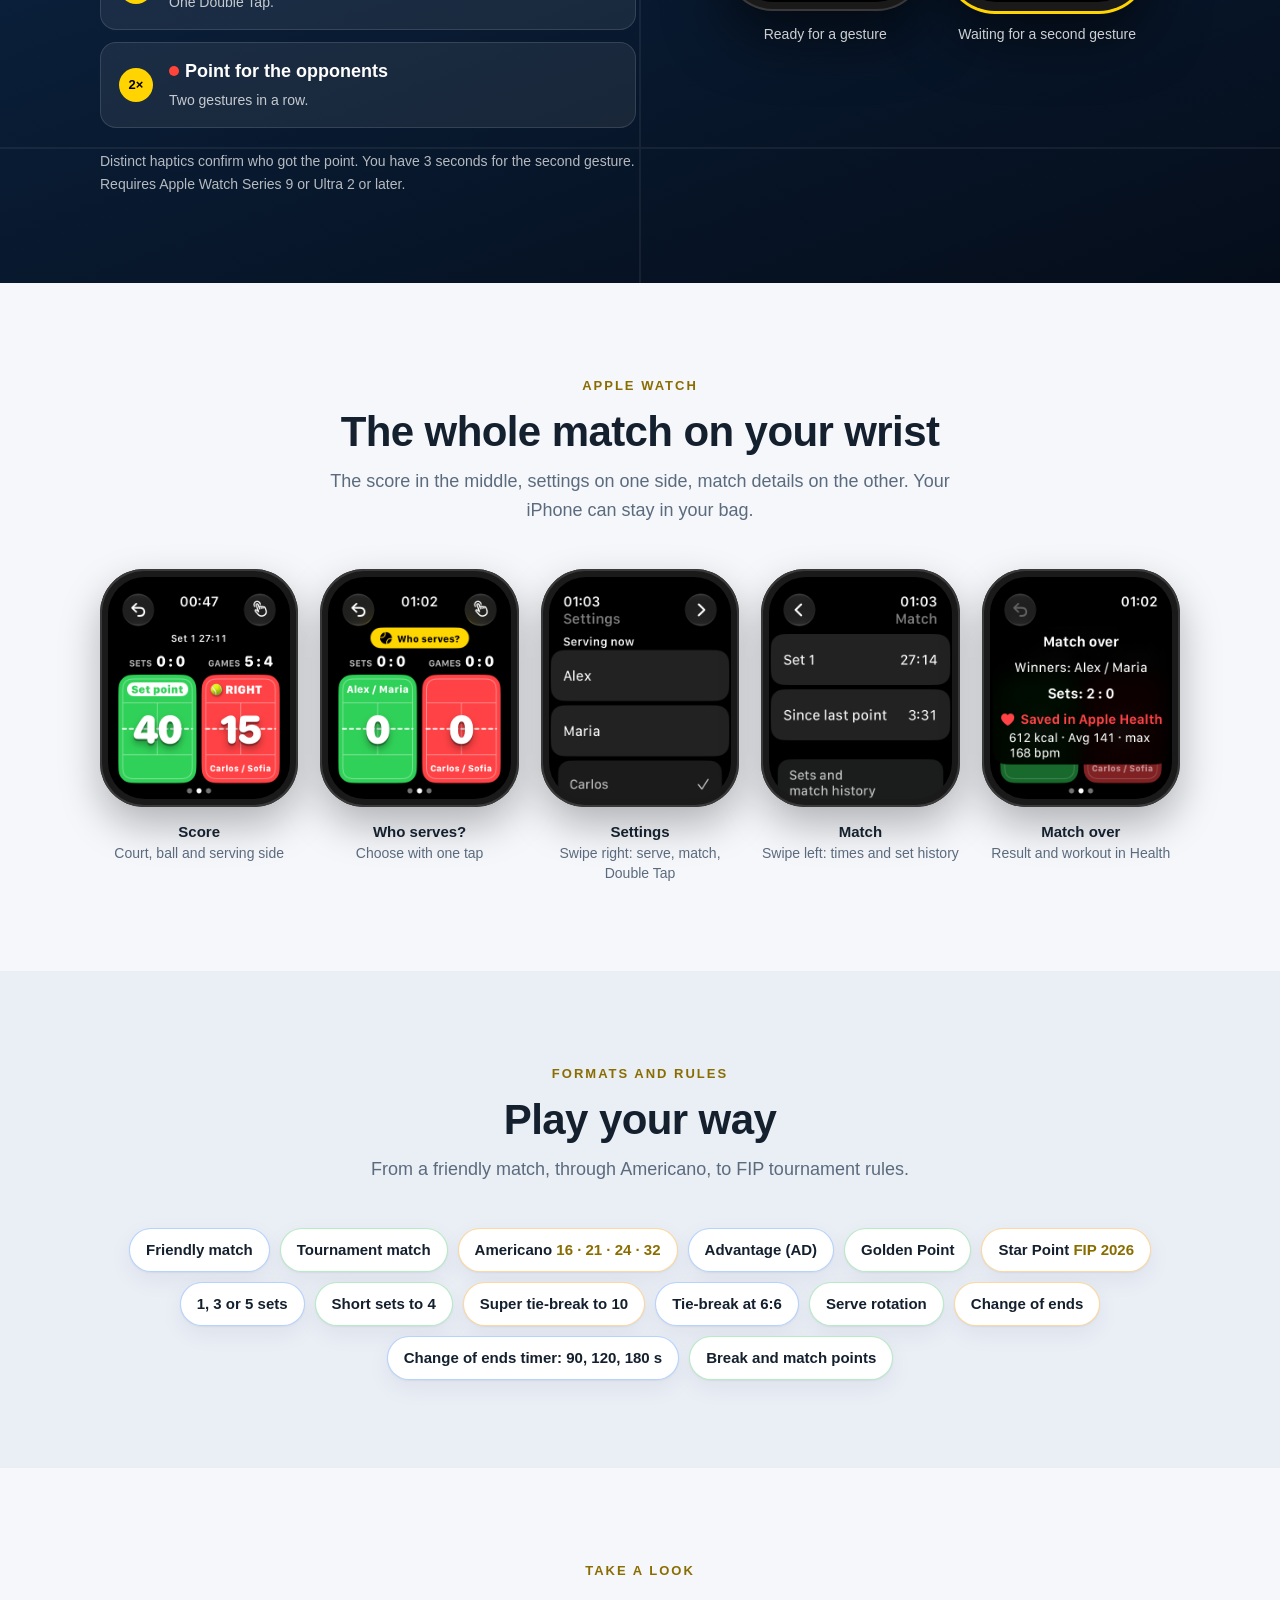
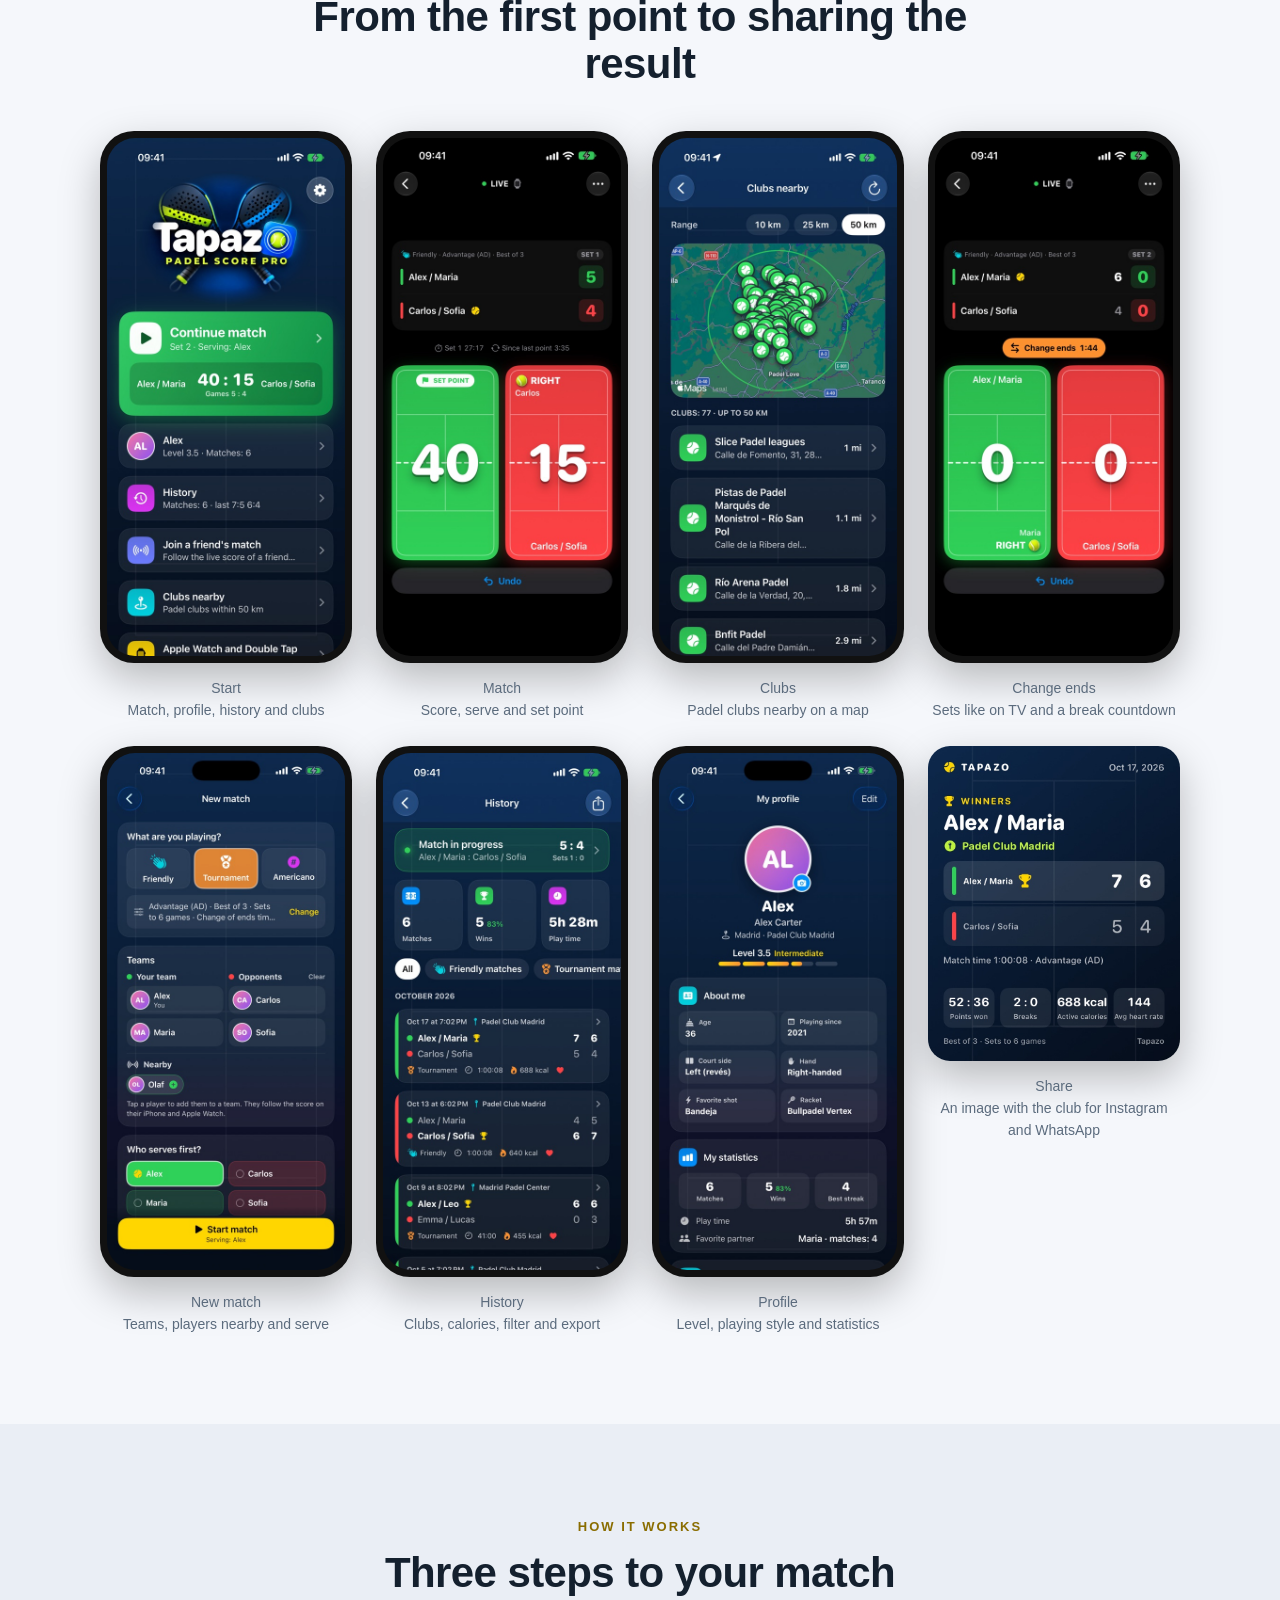
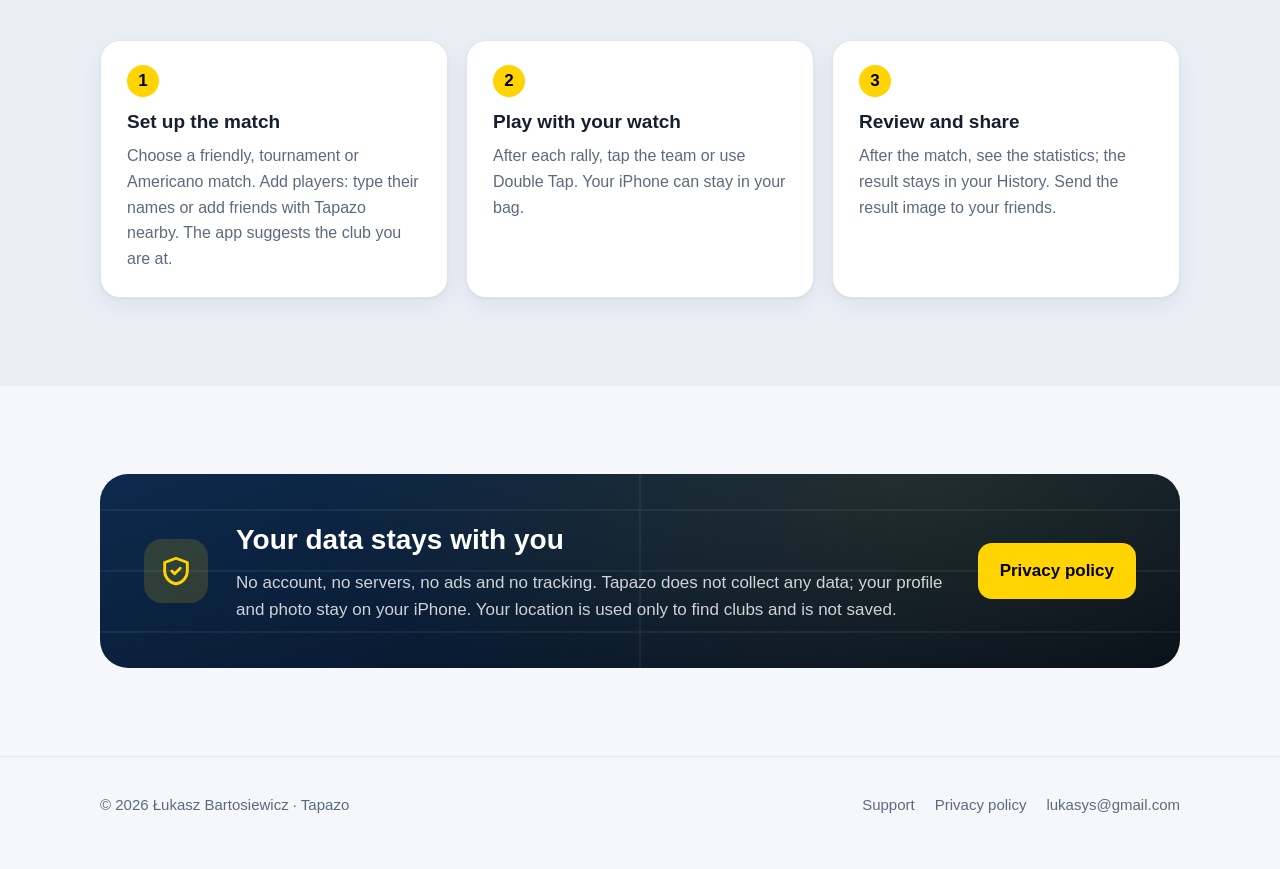
==== commit 339cc2b6: "Website: official App Store badge in PL, EN and ES From mlodylbn/padelscore-app@ceb6095" ====
--- a/index.html
+++ b/index.html
@@ -28,8 +28,8 @@
 <meta name="theme-color" content="#0d2a4d">
 <link rel="icon" href="assets/favicon.png">
 <link rel="apple-touch-icon" href="assets/apple-touch-icon.png">
-<link rel="stylesheet" href="assets/site.css">
-<script src="assets/site.js"></script>
+<link rel="stylesheet" href="assets/site.css?v=20261113c">
+<script src="assets/site.js?v=20261113c"></script>
 <script type="application/ld+json">
 {
   "@context": "https://schema.org",
@@ -108,8 +108,9 @@
       </p>
       <div class="cta">
         <a class="store" href="https://apps.apple.com/app/id6823571016">
-          <svg width="22" height="26" viewBox="0 0 17 21" aria-hidden="true"><path fill="currentColor" d="M14.1 11.2c0-2.6 2.1-3.8 2.2-3.9-1.2-1.8-3.1-2-3.7-2-1.6-.2-3.1.9-3.9.9-.8 0-2-.9-3.4-.9-1.7 0-3.3 1-4.2 2.6-1.8 3.1-.5 7.7 1.3 10.2.9 1.2 1.9 2.6 3.2 2.6 1.3-.1 1.8-.8 3.3-.8 1.6 0 2 .8 3.4.8 1.4 0 2.3-1.3 3.1-2.5 1-1.4 1.4-2.8 1.4-2.9 0 0-2.7-1-2.7-4.1zM11.6 3.6c.7-.9 1.2-2.1 1-3.3-1 0-2.3.7-3 1.6-.7.8-1.2 2-1.1 3.2 1.2.1 2.3-.6 3.1-1.5z"/></svg>
-          <span><small><span lang="pl">Pobierz w</span><span lang="en">Download on the</span><span lang="es">Descargar en el</span></small><strong>App Store</strong></span>
+          <img lang="pl" src="assets/badges/app-store-pl.svg" width="157" height="52" alt="Pobierz w App Store">
+          <img lang="en" src="assets/badges/app-store-en.svg" width="157" height="52" alt="Download on the App Store">
+          <img lang="es" src="assets/badges/app-store-es.svg" width="157" height="52" alt="Consíguelo en el App Store">
         </a>
         <a class="btn primary" href="#double-tap"><span lang="pl">Zobacz, jak to działa</span><span lang="en">See how it works</span><span lang="es">Mira cómo funciona</span></a>
       </div>
--- a/assets/site.css
+++ b/assets/site.css
@@ -89,12 +89,10 @@
 .btn:hover { transform: translateY(-1px); }
 .btn.primary { background: var(--yellow); color: #000; }
 .btn.ghost { border: 1px solid rgba(255,255,255,.35); color: #fff; }
-.store { display: inline-flex; align-items: center; gap: 10px; padding: 9px 18px 9px 14px; border-radius: 12px;
-         background: #000; color: #fff; border: 1px solid rgba(255,255,255,.35); line-height: 1.15;
-         text-decoration: none; transition: transform .15s; }
+.store { display: inline-flex; line-height: 0; border-radius: 10px; transition: transform .15s; }
 .store:hover { transform: translateY(-1px); }
-.store small { display: block; font-size: 11px; opacity: .75; }
-.store strong { font-size: 17px; }
+/* Apple's official badge, unchanged: only its size is set. */
+.store img { height: 52px; width: auto; }
 .trust { display: flex; flex-wrap: wrap; gap: 8px 18px; margin: 26px 0 0; padding: 0; list-style: none;
          font-size: 14px; opacity: .85; }
 .trust li { display: inline-flex; align-items: center; gap: 6px; }
@@ -172,7 +170,9 @@
 @media (max-width: 900px) { .watch-gallery { grid-template-columns: repeat(3, 1fr); } }
 @media (max-width: 600px) { .watch-gallery { grid-template-columns: repeat(2, 1fr); gap: 18px 14px; }
                             .watch-gallery .watch { border-radius: 34px; padding: 6px; }
-                            .watch-gallery .watch img { border-radius: 28px; } }
+                            .watch-gallery .watch img { border-radius: 28px; }
+                            .watch-gallery figure:last-child:nth-child(odd) { grid-column: 1 / -1; justify-self: center;
+                                                                             width: calc(50% - 7px); } }
 
 /* Formats */
 .chips { display: flex; flex-wrap: wrap; justify-content: center; gap: 10px; margin: 0; padding: 0; list-style: none; }
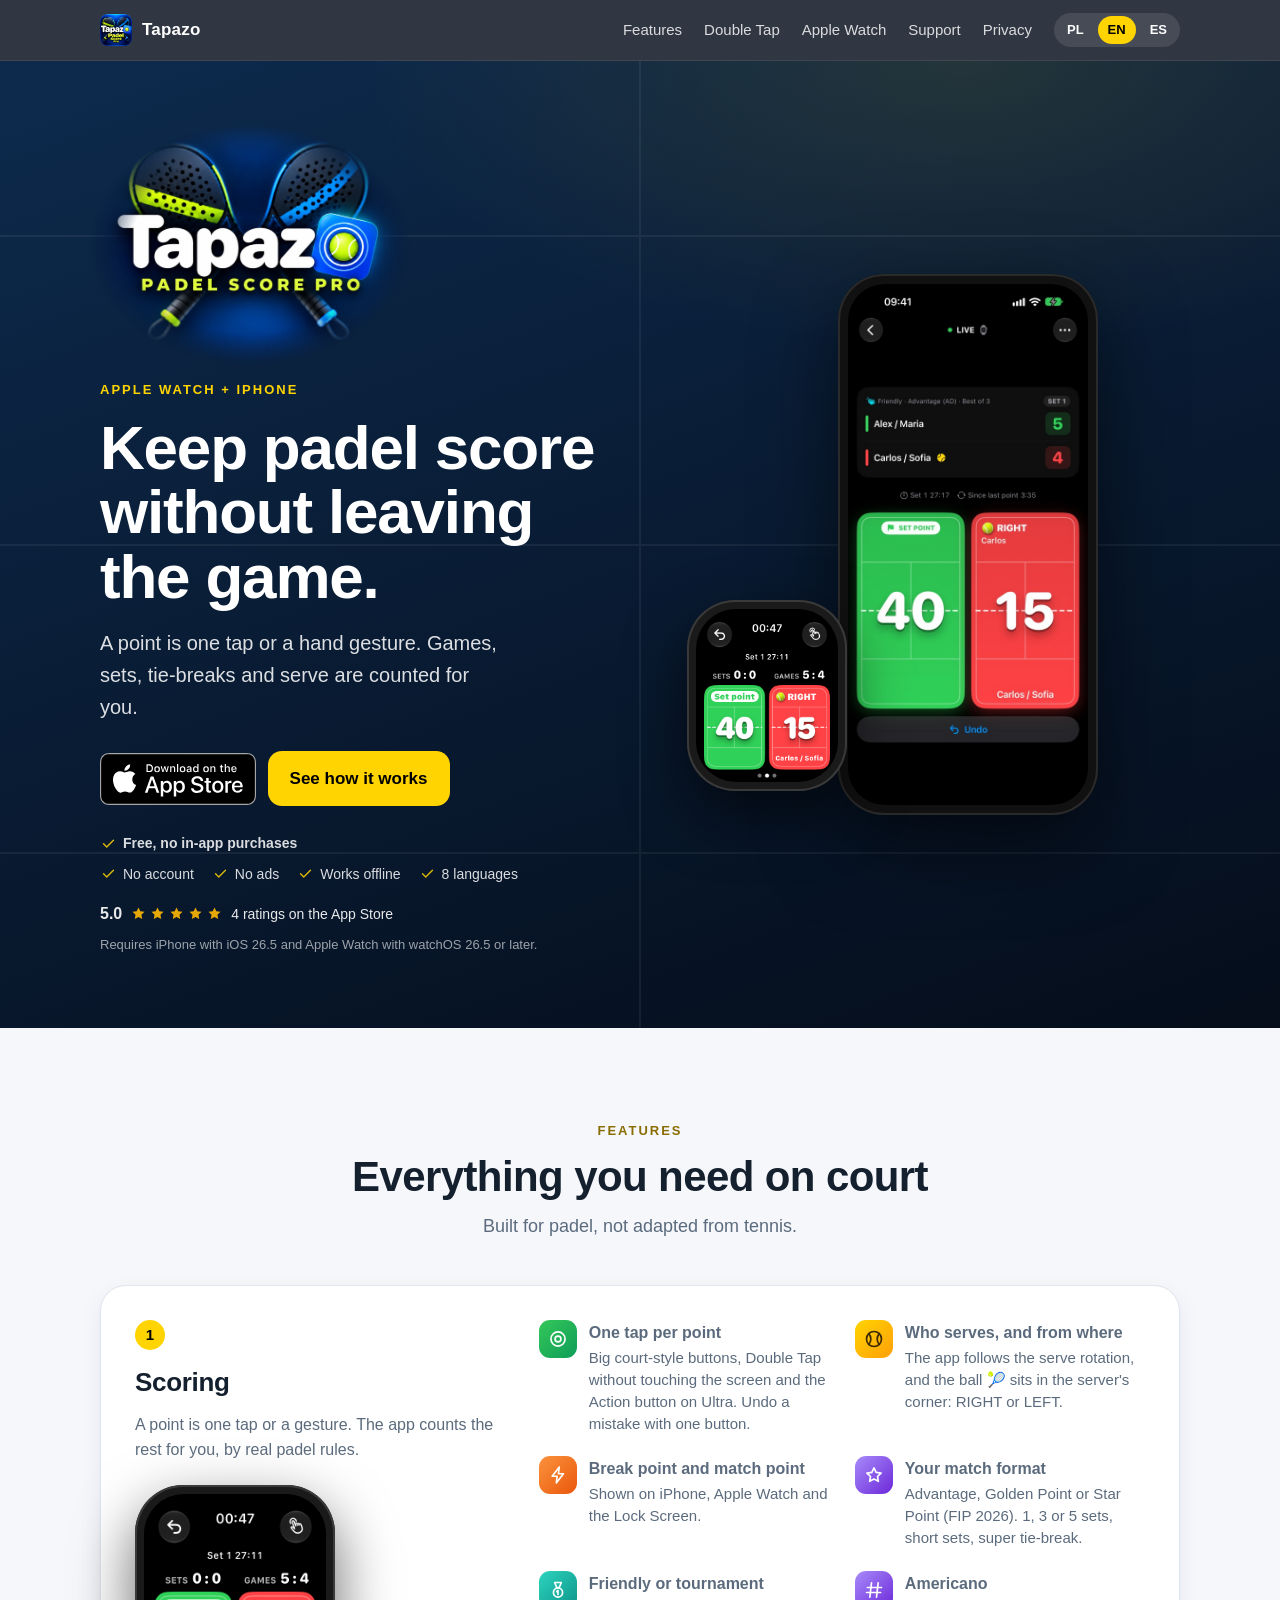
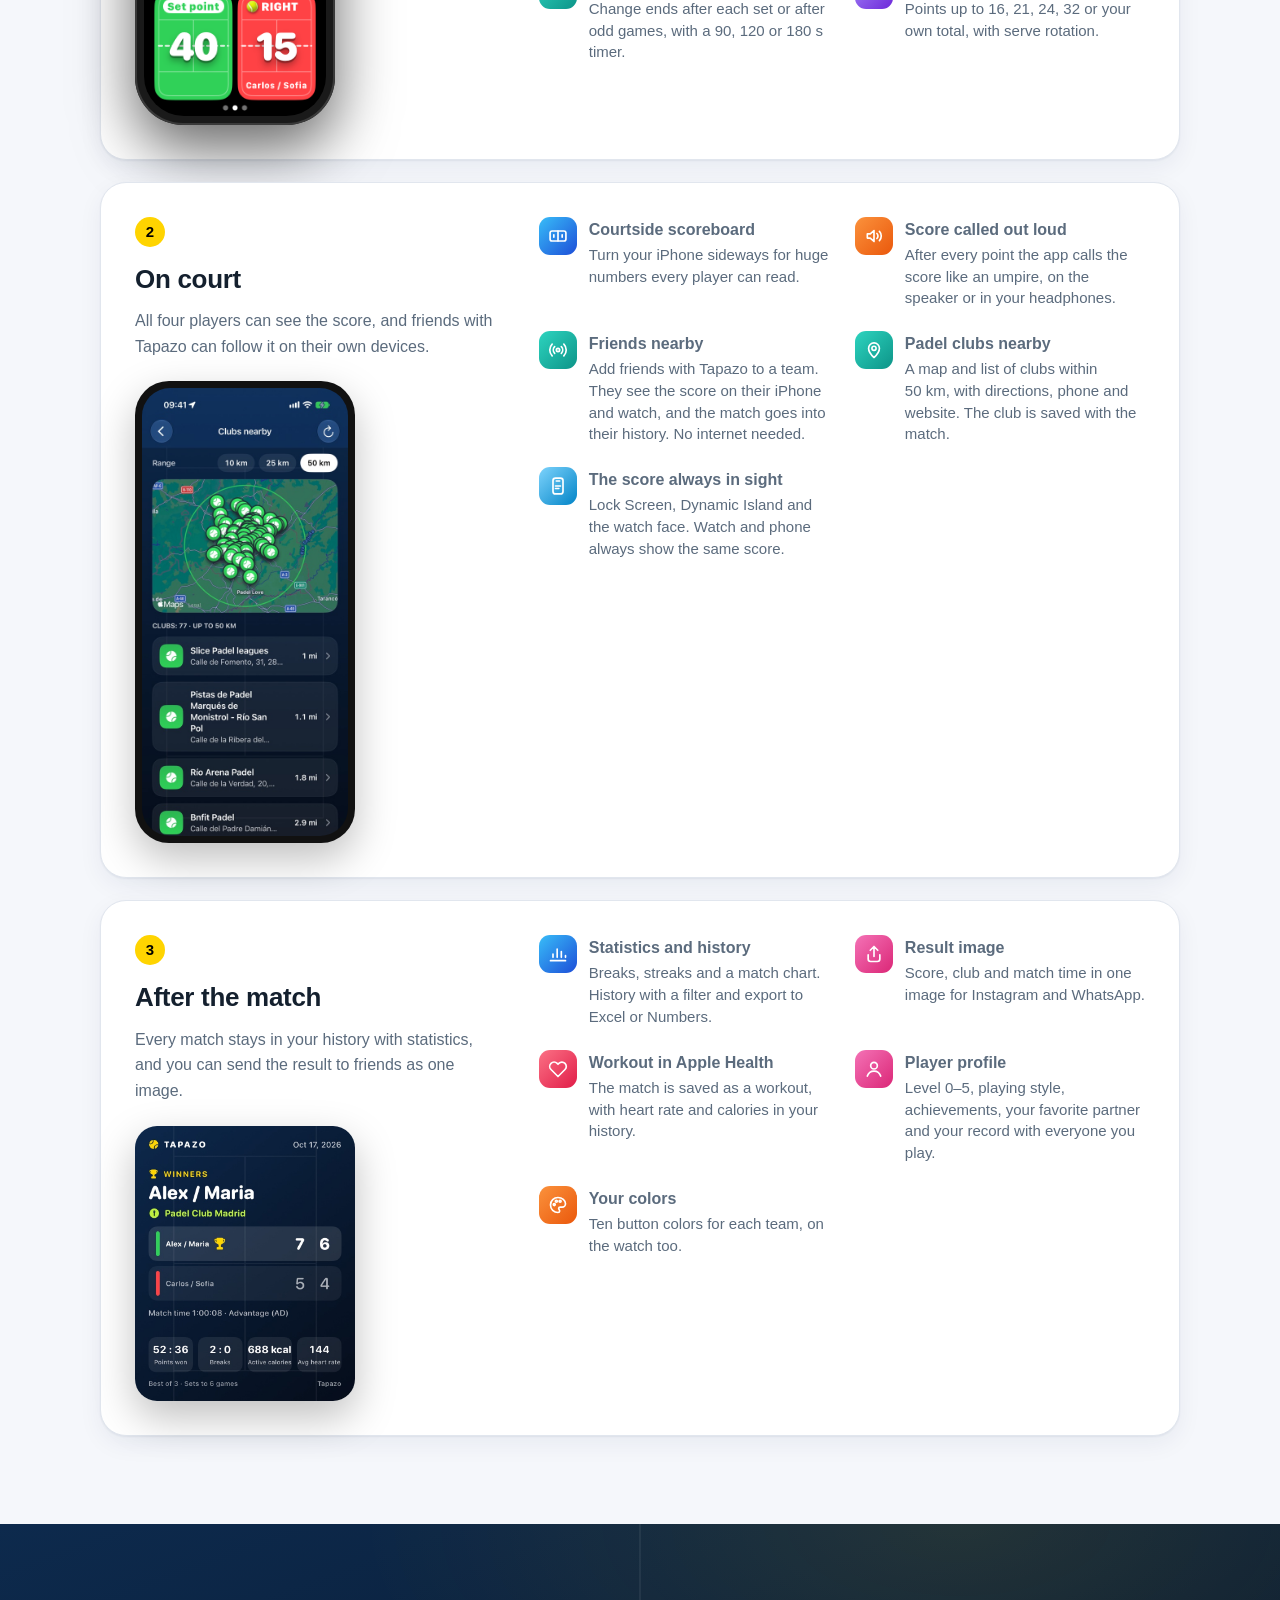
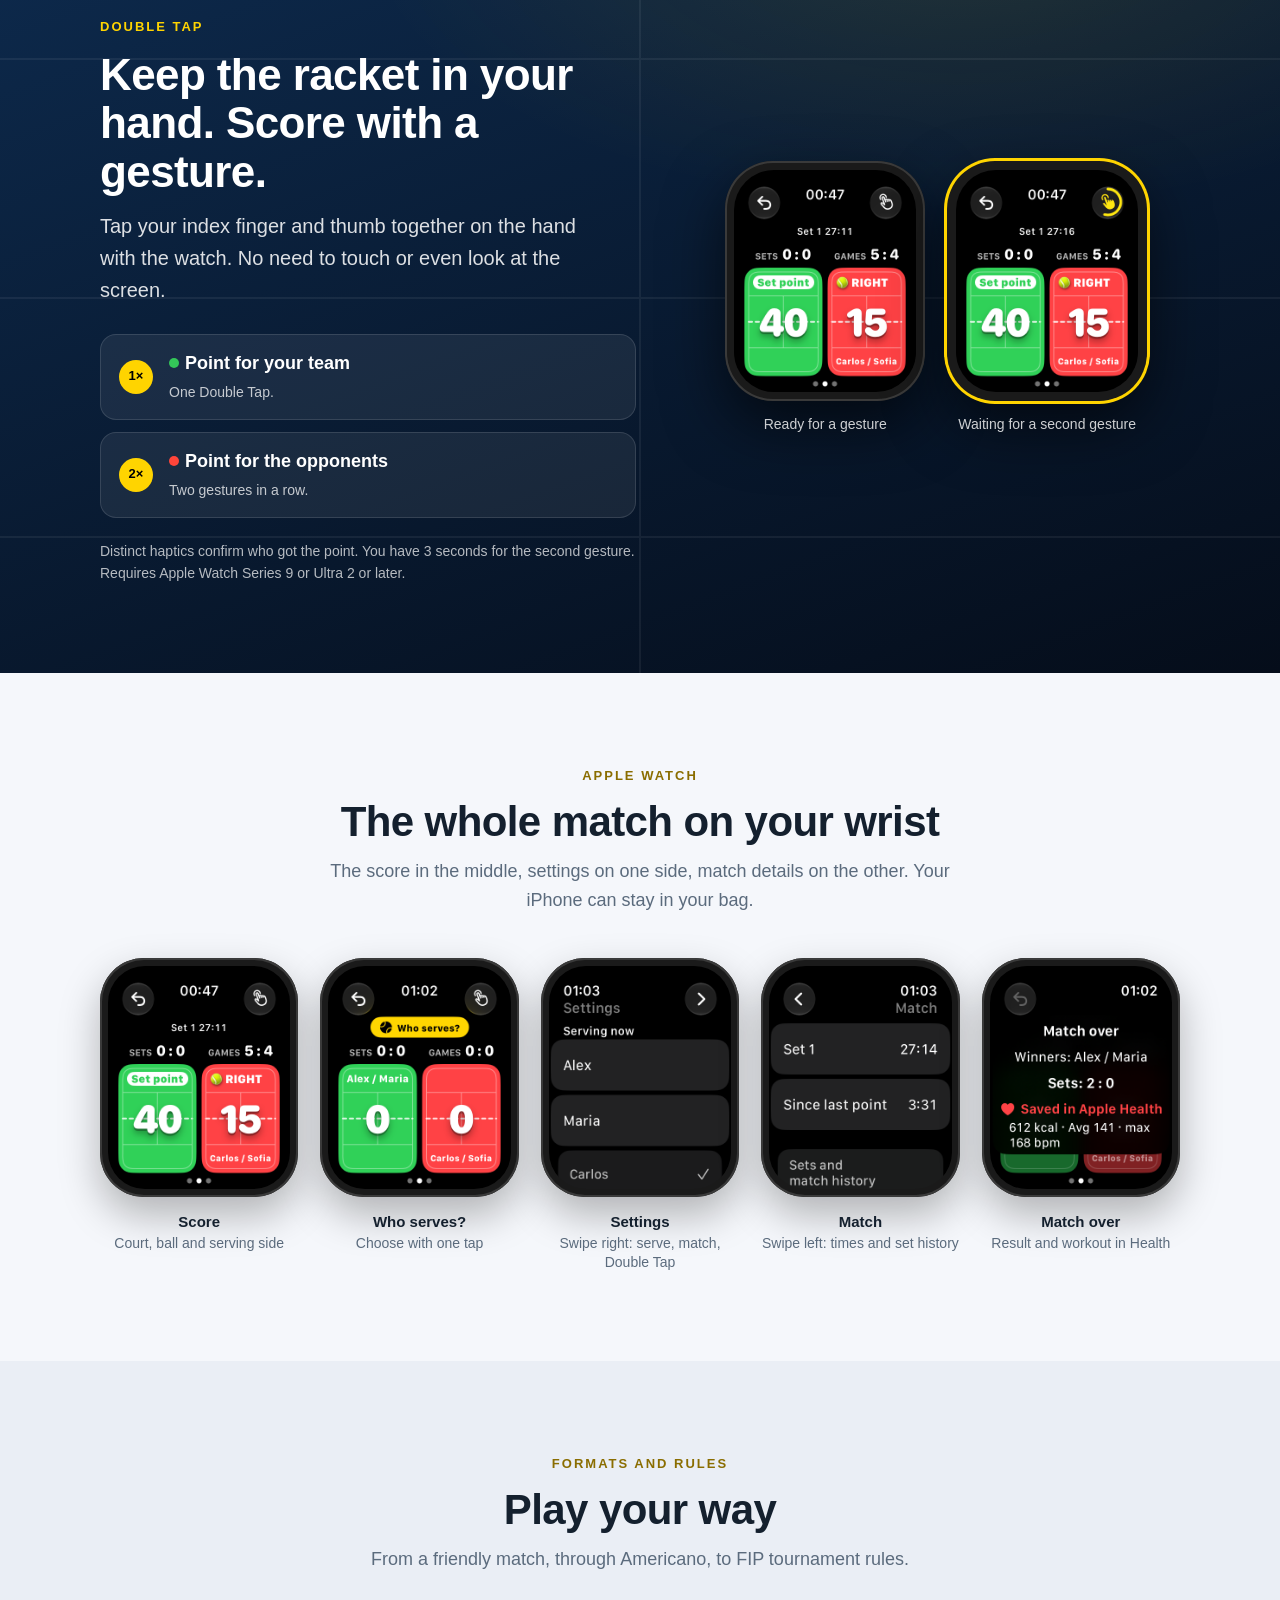
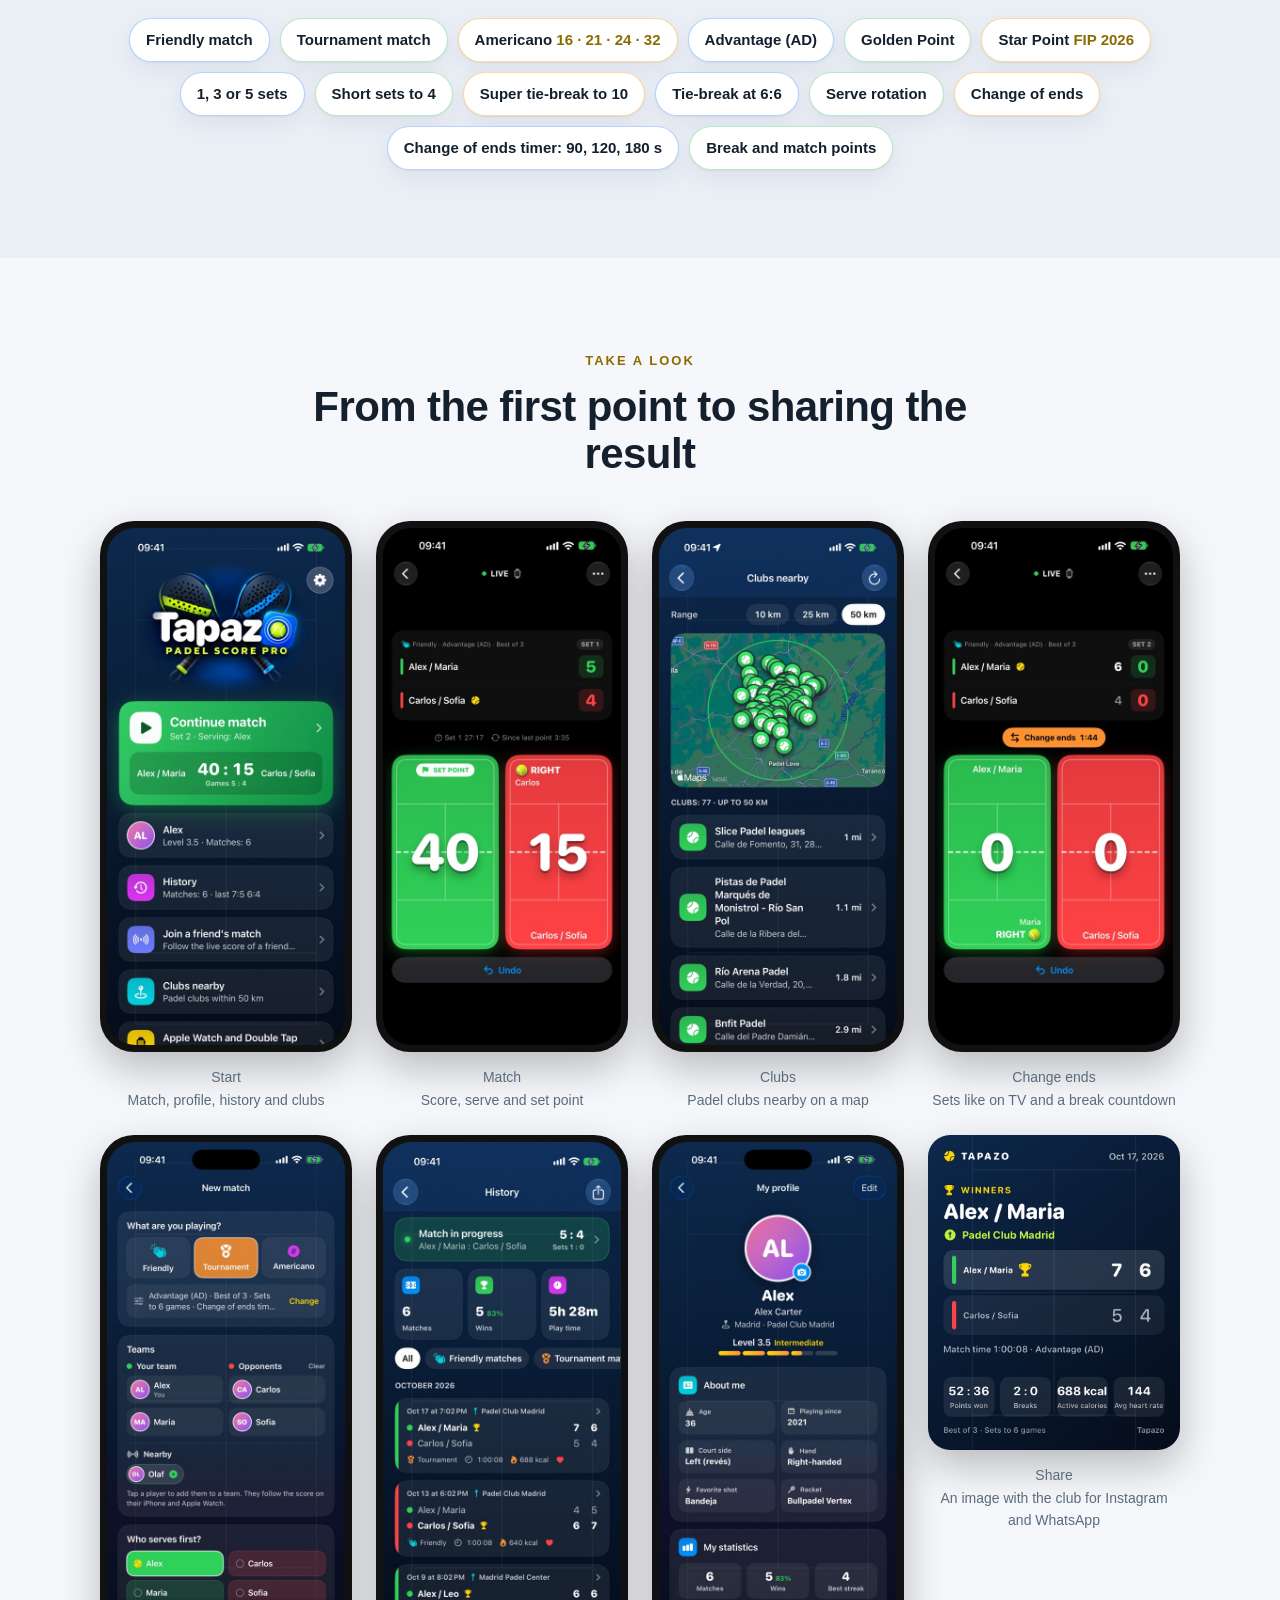
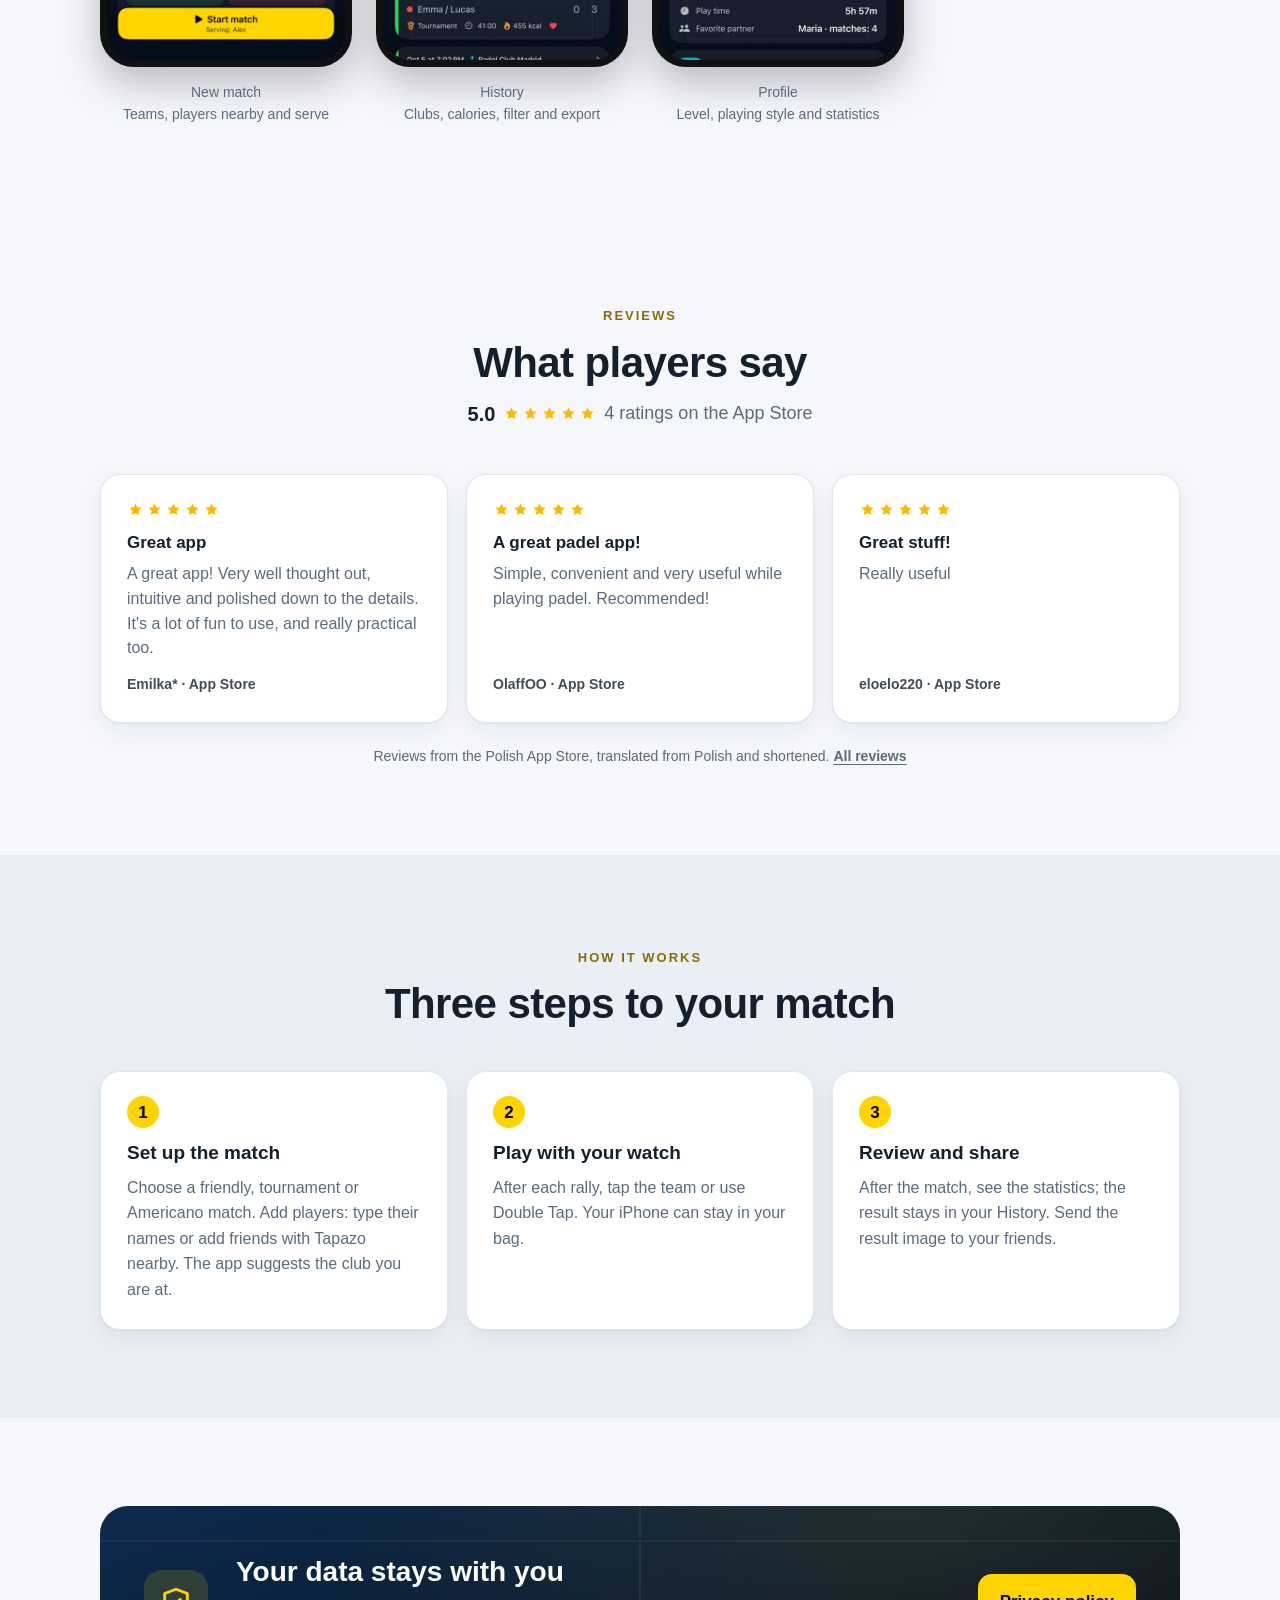
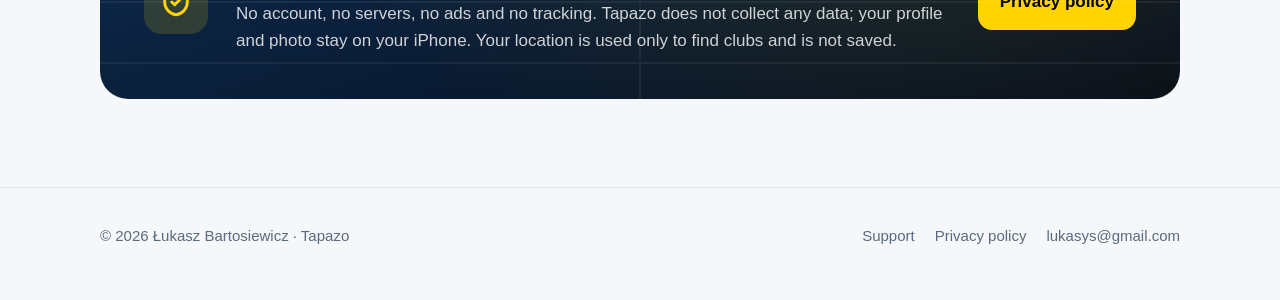
==== commit f48841b5: "Website: features in three groups and App Store reviews From mlodylbn/padelscore-app@0223097" ====
--- a/index.html
+++ b/index.html
@@ -28,8 +28,8 @@
 <meta name="theme-color" content="#0d2a4d">
 <link rel="icon" href="assets/favicon.png">
 <link rel="apple-touch-icon" href="assets/apple-touch-icon.png">
-<link rel="stylesheet" href="assets/site.css?v=20261113c">
-<script src="assets/site.js?v=20261113c"></script>
+<link rel="stylesheet" href="assets/site.css?v=20261113d">
+<script src="assets/site.js?v=20261113d"></script>
 <script type="application/ld+json">
 {
   "@context": "https://schema.org",
@@ -43,6 +43,7 @@
   "downloadUrl": "https://apps.apple.com/app/id6823571016",
   "offers": { "@type": "Offer", "price": "0", "priceCurrency": "PLN" },
   "isAccessibleForFree": true,
+  "aggregateRating": { "@type": "AggregateRating", "ratingValue": "5", "ratingCount": "4", "bestRating": "5" },
   "image": "https://www.tapazopadelscore.pl/assets/icon.png",
   "inLanguage": ["pl", "en", "de", "es", "fr", "it", "ru", "zh-Hans"],
   "author": { "@type": "Person", "name": "Łukasz Bartosiewicz" }
@@ -121,6 +122,7 @@
         <li><svg class="i"><use href="#i-check"/></svg><span lang="pl">Działa bez internetu</span><span lang="en">Works offline</span><span lang="es">Funciona sin internet</span></li>
         <li><svg class="i"><use href="#i-check"/></svg><span lang="pl">8 języków</span><span lang="en">8 languages</span><span lang="es">8 idiomas</span></li>
       </ul>
+      <a class="hero-rating" href="#opinie"><strong><span lang="pl">5,0</span><span lang="en">5.0</span><span lang="es">5,0</span></strong> <span class="stars" role="img" aria-label="5/5"><svg class="i" aria-hidden="true"><use href="#i-star"/></svg><svg class="i" aria-hidden="true"><use href="#i-star"/></svg><svg class="i" aria-hidden="true"><use href="#i-star"/></svg><svg class="i" aria-hidden="true"><use href="#i-star"/></svg><svg class="i" aria-hidden="true"><use href="#i-star"/></svg></span> <span lang="pl">4&nbsp;oceny w&nbsp;App Store</span><span lang="en">4 ratings on the App Store</span><span lang="es">4 valoraciones en el App Store</span></a>
       <p class="req">
         <span lang="pl">Wymaga iPhone'a z&nbsp;iOS 26.5 i&nbsp;Apple&nbsp;Watch z&nbsp;watchOS 26.5 lub nowszym.</span>
         <span lang="en">Requires iPhone with iOS 26.5 and Apple&nbsp;Watch with watchOS 26.5 or later.</span><span lang="es">Requiere un iPhone con iOS 26.5 y un Apple&nbsp;Watch con watchOS 26.5 o posterior.</span>
@@ -140,81 +142,100 @@
       <h2><span lang="pl">Wszystko, czego potrzebujesz na korcie</span><span lang="en">Everything you need on court</span><span lang="es">Todo lo que necesitas en la pista</span></h2>
       <p><span lang="pl">Stworzone dla padla, nie przerobione z&nbsp;tenisa.</span><span lang="en">Built for padel, not adapted from tennis.</span><span lang="es">Hecha para el pádel, no adaptada del tenis.</span></p>
     </div>
-    <div class="grid">
-      <article class="card reveal">
-        <div class="icon c-green"><svg class="i"><use href="#i-target"/></svg></div>
-        <h3><span lang="pl">Jedno stuknięcie na punkt</span><span lang="en">One tap per point</span><span lang="es">Un toque por punto</span></h3>
-        <p><span lang="pl">Duże przyciski drużyn w&nbsp;kształcie kortu na zegarku, gest Double Tap bez dotykania ekranu, a&nbsp;na Apple&nbsp;Watch Ultra przycisk Czynności. Pomyłkę cofasz jednym przyciskiem.</span><span lang="en">Big court-style team buttons on your watch, Double Tap without touching the screen, and the Action button on Apple&nbsp;Watch Ultra. Undo any mistake with one button.</span><span lang="es">Botones grandes con forma de pista para cada equipo en el reloj, el doble toque sin tocar la pantalla y el botón de acción en el Apple&nbsp;Watch Ultra. Deshaz cualquier error con un botón.</span></p>
+    <div class="pillars">
+      <article class="pillar reveal">
+        <div class="pillar-head">
+          <span class="pillar-num">1</span>
+          <h3><span lang="pl">Liczenie wyniku</span><span lang="en">Scoring</span><span lang="es">El marcador</span></h3>
+          <p><span lang="pl">Punkt to jedno stuknięcie albo gest. Resztę aplikacja liczy sama, według prawdziwych zasad padla.</span><span lang="en">A point is one tap or a gesture. The app counts the rest for you, by real padel rules.</span><span lang="es">Un punto es un toque o un gesto. La app cuenta el resto por ti, con las reglas reales del pádel.</span></p>
+          <div class="pillar-media shot"><div class="watch"><img src="assets/watch-score.png" loading="lazy" width="422" height="514" alt="Wynik na Apple Watch: kort, piłka setowa i piłka serwisu" data-en="assets/en/watch-score.png" data-alt-en="Score on Apple Watch: court, set point and the serving ball" data-es="assets/es/watch-score.png" data-alt-es="Marcador en el Apple Watch: pista, bola de set y pelota de saque"></div></div>
+        </div>
+        <ul class="feats">
+          <li>
+            <span class="icon c-green"><svg class="i"><use href="#i-target"/></svg></span>
+            <span><strong><span lang="pl">Jedno stuknięcie na punkt</span><span lang="en">One tap per point</span><span lang="es">Un toque por punto</span></strong><span lang="pl">Duże przyciski w&nbsp;kształcie kortu, Double Tap bez dotykania ekranu i&nbsp;przycisk Czynności na Ultra. Pomyłkę cofasz jednym przyciskiem.</span><span lang="en">Big court-style buttons, Double Tap without touching the screen and the Action button on Ultra. Undo a mistake with one button.</span><span lang="es">Botones grandes con forma de pista, doble toque sin tocar la pantalla y botón de acción en el Ultra. Deshaz un error con un botón.</span></span>
+          </li>
+          <li>
+            <span class="icon c-yellow"><svg class="i"><use href="#i-ball"/></svg></span>
+            <span><strong><span lang="pl">Kto serwuje i&nbsp;skąd</span><span lang="en">Who serves, and from where</span><span lang="es">Quién saca y desde dónde</span></strong><span lang="pl">Aplikacja pilnuje rotacji serwisu, a&nbsp;piłka 🎾 stoi w&nbsp;rogu serwującego: PRAWA albo LEWA.</span><span lang="en">The app follows the serve rotation, and the ball 🎾 sits in the server's corner: RIGHT or LEFT.</span><span lang="es">La app sigue la rotación del saque y la pelota 🎾 está en la esquina de quien saca: DERECHA o IZQUIERDA.</span></span>
+          </li>
+          <li>
+            <span class="icon c-orange"><svg class="i"><use href="#i-bolt"/></svg></span>
+            <span><strong><span lang="pl">Break point i&nbsp;piłka meczowa</span><span lang="en">Break point and match point</span><span lang="es">Bola de break y de partido</span></strong><span lang="pl">Podpowiedzi na iPhonie, zegarku i&nbsp;ekranie blokady.</span><span lang="en">Shown on iPhone, Apple&nbsp;Watch and the Lock Screen.</span><span lang="es">En el iPhone, el Apple&nbsp;Watch y la pantalla de bloqueo.</span></span>
+          </li>
+          <li>
+            <span class="icon c-violet"><svg class="i"><use href="#i-star"/></svg></span>
+            <span><strong><span lang="pl">Twój format meczu</span><span lang="en">Your match format</span><span lang="es">Tu formato de partido</span></strong><span lang="pl">Przewagi, Golden Point lub Star Point (FIP&nbsp;2026). 1, 3 lub 5 setów, krótkie sety, super tie-break.</span><span lang="en">Advantage, Golden Point or Star Point (FIP&nbsp;2026). 1, 3 or 5 sets, short sets, super tie-break.</span><span lang="es">Ventaja, Punto de oro o Star Point (FIP&nbsp;2026). 1, 3 o 5 sets, sets cortos, súper tie-break.</span></span>
+          </li>
+          <li>
+            <span class="icon c-teal"><svg class="i"><use href="#i-medal"/></svg></span>
+            <span><strong><span lang="pl">Towarzyski lub turniejowy</span><span lang="en">Friendly or tournament</span><span lang="es">Amistoso o de torneo</span></strong><span lang="pl">Zmiana stron po secie albo po nieparzystych gemach, z&nbsp;odliczaniem 90, 120 lub 180&nbsp;s.</span><span lang="en">Change ends after each set or after odd games, with a 90, 120 or 180&nbsp;s timer.</span><span lang="es">Cambio de lado tras cada set o tras los juegos impares, con temporizador de 90, 120 o 180&nbsp;s.</span></span>
+          </li>
+          <li>
+            <span class="icon c-violet"><svg class="i"><use href="#i-hash"/></svg></span>
+            <span><strong><span lang="pl">Americano</span><span lang="en">Americano</span><span lang="es">Americano</span></strong><span lang="pl">Punkty do 16, 21, 24, 32 albo własnej sumy, z&nbsp;rotacją serwisu.</span><span lang="en">Points up to 16, 21, 24, 32 or your own total, with serve rotation.</span><span lang="es">Puntos hasta 16, 21, 24, 32 o tu propio total, con rotación del saque.</span></span>
+          </li>
+        </ul>
       </article>
-      <article class="card reveal">
-        <div class="icon c-yellow"><svg class="i"><use href="#i-ball"/></svg></div>
-        <h3><span lang="pl">Kto serwuje i&nbsp;skąd</span><span lang="en">Who serves, and from where</span><span lang="es">Quién saca y desde dónde</span></h3>
-        <p><span lang="pl">Przed meczem wybierasz, kto serwuje, także jednym stuknięciem w&nbsp;„Kto serwuje?” na zegarku. Potem aplikacja sama pilnuje rotacji serwisu i&nbsp;imion graczy, a&nbsp;piłka 🎾 na korcie pokazuje, z&nbsp;którego rogu serwuje gracz: PRAWA albo LEWA.</span><span lang="en">Pick who serves before the match, also with one tap on "Who serves?" on the watch. The app then follows the serve rotation and player names for you, and the ball 🎾 on the court shows the corner the player serves from: RIGHT or LEFT.</span><span lang="es">Elige quién saca antes del partido, también con un toque en «¿Quién saca?» en el reloj. La app sigue por ti la rotación del saque y los nombres de los jugadores, y la pelota 🎾 en la pista muestra la esquina desde la que saca el jugador: DERECHA o IZQUIERDA.</span></p>
+      <article class="pillar reveal">
+        <div class="pillar-head">
+          <span class="pillar-num">2</span>
+          <h3><span lang="pl">Na korcie</span><span lang="en">On court</span><span lang="es">En la pista</span></h3>
+          <p><span lang="pl">Wynik widzi cała czwórka, a&nbsp;znajomi z&nbsp;Tapazo mogą go śledzić na swoich urządzeniach.</span><span lang="en">All four players can see the score, and friends with Tapazo can follow it on their own devices.</span><span lang="es">Los cuatro jugadores ven el marcador, y los amigos con Tapazo pueden seguirlo en sus dispositivos.</span></p>
+          <div class="pillar-media shot"><div class="frame"><img src="assets/iphone-clubs.jpg" loading="lazy" width="506" height="1100" alt="Kluby padlowe w pobliżu na mapie i liście" data-en="assets/en/iphone-clubs.jpg" data-alt-en="Padel clubs nearby on a map and a list" data-es="assets/es/iphone-clubs.jpg" data-alt-es="Clubes de pádel cercanos en un mapa y una lista"></div></div>
+        </div>
+        <ul class="feats">
+          <li>
+            <span class="icon c-blue"><svg class="i"><use href="#i-board"/></svg></span>
+            <span><strong><span lang="pl">Tablica przy korcie</span><span lang="en">Courtside scoreboard</span><span lang="es">Marcador a pie de pista</span></strong><span lang="pl">Obróć iPhone'a poziomo, a&nbsp;wyświetli wielkie cyfry czytelne dla wszystkich graczy.</span><span lang="en">Turn your iPhone sideways for huge numbers every player can read.</span><span lang="es">Gira el iPhone en horizontal y verás números enormes que todos pueden leer.</span></span>
+          </li>
+          <li>
+            <span class="icon c-orange"><svg class="i"><use href="#i-sound"/></svg></span>
+            <span><strong><span lang="pl">Wynik na głos</span><span lang="en">Score called out loud</span><span lang="es">Marcador en voz alta</span></strong><span lang="pl">Po każdym punkcie aplikacja ogłasza wynik jak sędzia, przez głośnik albo w&nbsp;słuchawkach.</span><span lang="en">After every point the app calls the score like an umpire, on the speaker or in your headphones.</span><span lang="es">Tras cada punto, la app canta el marcador como un árbitro, por el altavoz o en los auriculares.</span></span>
+          </li>
+          <li>
+            <span class="icon c-teal"><svg class="i"><use href="#i-wave"/></svg></span>
+            <span><strong><span lang="pl">Znajomi w&nbsp;pobliżu</span><span lang="en">Friends nearby</span><span lang="es">Amigos cercanos</span></strong><span lang="pl">Dodaj znajomych z&nbsp;Tapazo do drużyny. Zobaczą wynik na swoim iPhonie i&nbsp;zegarku, a&nbsp;mecz trafi do ich historii. Bez internetu.</span><span lang="en">Add friends with Tapazo to a team. They see the score on their iPhone and watch, and the match goes into their history. No internet needed.</span><span lang="es">Añade a tus amigos con Tapazo a un equipo. Verán el marcador en su iPhone y su reloj, y el partido irá a su historial. Sin internet.</span></span>
+          </li>
+          <li>
+            <span class="icon c-teal"><svg class="i"><use href="#i-pin"/></svg></span>
+            <span><strong><span lang="pl">Kluby padlowe w&nbsp;pobliżu</span><span lang="en">Padel clubs nearby</span><span lang="es">Clubes de pádel cercanos</span></strong><span lang="pl">Mapa i&nbsp;lista klubów do 50&nbsp;km z&nbsp;dojazdem, telefonem i&nbsp;stroną. Klub zapisuje się z&nbsp;meczem.</span><span lang="en">A map and list of clubs within 50&nbsp;km, with directions, phone and website. The club is saved with the match.</span><span lang="es">Mapa y lista de clubes a 50&nbsp;km, con cómo llegar, teléfono y web. El club se guarda con el partido.</span></span>
+          </li>
+          <li>
+            <span class="icon c-sky"><svg class="i"><use href="#i-phone"/></svg></span>
+            <span><strong><span lang="pl">Wynik zawsze na widoku</span><span lang="en">The score always in sight</span><span lang="es">El marcador siempre a la vista</span></strong><span lang="pl">Ekran blokady, Dynamic Island i&nbsp;tarcza zegarka. Zegarek i&nbsp;telefon pokazują zawsze to samo.</span><span lang="en">Lock Screen, Dynamic Island and the watch face. Watch and phone always show the same score.</span><span lang="es">Pantalla de bloqueo, Dynamic Island y esfera del reloj. El reloj y el teléfono muestran siempre lo mismo.</span></span>
+          </li>
+        </ul>
       </article>
-      <article class="card reveal">
-        <div class="icon c-teal"><svg class="i"><use href="#i-medal"/></svg></div>
-        <h3><span lang="pl">Mecz towarzyski lub turniejowy</span><span lang="en">Friendly or tournament match</span><span lang="es">Partido amistoso o de torneo</span></h3>
-        <p><span lang="pl">Towarzyski: zmiana stron po secie. Turniejowy: po nieparzystych gemach, jak w&nbsp;przepisach. Do tego opcjonalne odliczanie czasu na zmianę stron: 90, 120 lub 180&nbsp;s.</span><span lang="en">Friendly: change ends after each set. Tournament: after odd games, as in the rules. Plus an optional change of ends timer: 90, 120 or 180&nbsp;s.</span><span lang="es">Amistoso: cambio de lado tras cada set. Torneo: tras los juegos impares, como dice el reglamento. Además, un temporizador opcional para el cambio de lado: 90, 120 o 180&nbsp;s.</span></p>
-      </article>
-      <article class="card reveal">
-        <div class="icon c-violet"><svg class="i"><use href="#i-hash"/></svg></div>
-        <h3>Americano</h3>
-        <p><span lang="pl">Liczenie punktów do 16, 21, 24, 32 albo własnej sumy. Serwis zmienia się co ustaloną liczbę punktów, a&nbsp;aplikacja pokazuje, kto serwuje.</span><span lang="en">Points up to 16, 21, 24, 32 or your own total. The serve changes every set number of points, and the app shows who serves.</span><span lang="es">Puntos hasta 16, 21, 24, 32 o el total que quieras. El saque cambia cada cierto número de puntos y la app muestra quién saca.</span></p>
-      </article>
-      <article class="card reveal">
-        <div class="icon c-teal"><svg class="i"><use href="#i-wave"/></svg></div>
-        <h3><span lang="pl">Mecz ze znajomymi w&nbsp;pobliżu</span><span lang="en">Play with friends nearby</span><span lang="es">Juega con amigos cercanos</span></h3>
-        <p><span lang="pl">Znajomi z&nbsp;Tapazo na korcie pojawiają się na ekranie „Nowy mecz”. Dodaj ich do drużyny, a&nbsp;wynik zobaczą na swoim iPhonie i&nbsp;zegarku. Mecz trafi też do ich historii. Bez internetu.</span><span lang="en">Friends with Tapazo on court appear on the New match screen. Add them to a team and they see the score on their iPhone and watch. The match goes into their history too. No internet needed.</span><span lang="es">Los amigos con Tapazo en la pista aparecen en la pantalla Nuevo partido. Añádelos a un equipo y verán el marcador en su iPhone y su reloj. El partido también se guarda en su historial. Sin internet.</span></p>
-      </article>
-      <article class="card reveal">
-        <div class="icon c-teal"><svg class="i"><use href="#i-pin"/></svg></div>
-        <h3><span lang="pl">Kluby padlowe w&nbsp;pobliżu</span><span lang="en">Padel clubs nearby</span><span lang="es">Clubes de pádel cercanos</span></h3>
-        <p><span lang="pl">Mapa i&nbsp;lista klubów do 10, 25 lub 50&nbsp;km z&nbsp;Apple Maps, z&nbsp;dojazdem, telefonem i&nbsp;stroną klubu. Klub zapisuje się z&nbsp;meczem i&nbsp;trafia na grafikę z&nbsp;wynikiem.</span><span lang="en">A map and list of clubs within 10, 25 or 50&nbsp;km from Apple Maps, with directions, phone and website. The club is saved with the match and shown on the result image.</span><span lang="es">Mapa y lista de clubes a 10, 25 o 50&nbsp;km desde Apple Maps, con cómo llegar, teléfono y web. El club se guarda con el partido y aparece en la imagen del resultado.</span></p>
-      </article>
-      <article class="card reveal">
-        <div class="icon c-orange"><svg class="i"><use href="#i-sound"/></svg></div>
-        <h3><span lang="pl">Wynik na głos</span><span lang="en">Score called out loud</span><span lang="es">Marcador en voz alta</span></h3>
-        <p><span lang="pl">Po każdym punkcie aplikacja ogłasza wynik jak sędzia: przez głośnik iPhone'a dla całej czwórki albo w&nbsp;słuchawkach.</span><span lang="en">After every point the app calls the score like an umpire: on the iPhone speaker for all four players, or in your headphones.</span><span lang="es">Tras cada punto, la app canta el marcador como un árbitro: por el altavoz del iPhone para los cuatro o en tus auriculares.</span></p>
-      </article>
-      <article class="card reveal">
-        <div class="icon c-blue"><svg class="i"><use href="#i-board"/></svg></div>
-        <h3><span lang="pl">Tablica przy korcie</span><span lang="en">Courtside scoreboard</span><span lang="es">Marcador a pie de pista</span></h3>
-        <p><span lang="pl">Obróć iPhone'a poziomo, a&nbsp;zamieni się w&nbsp;tablicę z&nbsp;wielkimi cyframi, czytelną dla wszystkich graczy. Strony zamienisz jak na korcie.</span><span lang="en">Turn your iPhone sideways for a scoreboard with huge numbers that every player can read. Swap sides to match the court.</span><span lang="es">Gira el iPhone en horizontal y se convierte en un marcador con números enormes que todos pueden leer. Cambia los lados como en la pista.</span></p>
-      </article>
-      <article class="card reveal">
-        <div class="icon c-pink"><svg class="i"><use href="#i-user"/></svg></div>
-        <h3><span lang="pl">Profil gracza</span><span lang="en">Player profile</span><span lang="es">Perfil de jugador</span></h3>
-        <p><span lang="pl">Zdjęcie, nick, poziom 0–5 i&nbsp;styl gry. Statystyki, odznaki, ulubiony partner i&nbsp;bilans z&nbsp;każdym, z&nbsp;kim grasz.</span><span lang="en">Photo, nickname, level 0–5 and playing style. Statistics, achievements, your favorite partner and your record with everyone you play.</span><span lang="es">Foto, apodo, nivel 0–5 y estilo de juego. Estadísticas, logros, tu compañero favorito y tu balance con cada jugador.</span></p>
-      </article>
-      <article class="card reveal">
-        <div class="icon c-orange"><svg class="i"><use href="#i-bolt"/></svg></div>
-        <h3><span lang="pl">Break point i&nbsp;piłka meczowa</span><span lang="en">Break point and match point</span><span lang="es">Bola de break y de partido</span></h3>
-        <p><span lang="pl">Aplikacja podpowiada break pointy, piłki setowe i&nbsp;meczowe na iPhonie, zegarku i&nbsp;ekranie blokady.</span><span lang="en">Break points, set points and match points are shown on iPhone, Apple&nbsp;Watch and the Lock Screen.</span><span lang="es">Las bolas de break, de set y de partido aparecen en el iPhone, el Apple&nbsp;Watch y la pantalla de bloqueo.</span></p>
-      </article>
-      <article class="card reveal">
-        <div class="icon c-violet"><svg class="i"><use href="#i-star"/></svg></div>
-        <h3><span lang="pl">Twój format meczu</span><span lang="en">Your match format</span><span lang="es">Tu formato de partido</span></h3>
-        <p><span lang="pl">Przewagi, Golden Point lub Star Point (FIP&nbsp;2026). 1, 3 lub 5 setów, krótkie sety i&nbsp;super tie-break.</span><span lang="en">Advantage, Golden Point or Star Point (FIP&nbsp;2026). 1, 3 or 5 sets, short sets and super tie-break.</span><span lang="es">Ventaja, Punto de oro o Star Point (FIP&nbsp;2026). 1, 3 o 5 sets, sets cortos y súper tie-break.</span></p>
-      </article>
-      <article class="card reveal">
-        <div class="icon c-orange"><svg class="i"><use href="#i-palette"/></svg></div>
-        <h3><span lang="pl">Twoje kolory</span><span lang="en">Your colors</span><span lang="es">Tus colores</span></h3>
-        <p><span lang="pl">Dziesięć kolorów przycisków osobno dla każdej drużyny, gotowe zestawy i&nbsp;podgląd na żywo. Kolory przechodzą na zegarek.</span><span lang="en">Ten button colors for each team, ready-made sets and a live preview. Colors carry over to the watch.</span><span lang="es">Diez colores de botón para cada equipo, combinaciones listas y vista previa en directo. Los colores pasan al reloj.</span></p>
-      </article>
-      <article class="card reveal">
-        <div class="icon c-blue"><svg class="i"><use href="#i-chart"/></svg></div>
-        <h3><span lang="pl">Statystyki i&nbsp;historia</span><span lang="en">Statistics and history</span><span lang="es">Estadísticas e historial</span></h3>
-        <p><span lang="pl">Breaki, serie i&nbsp;wykres przebiegu meczu. Historia z&nbsp;podsumowaniem, filtrem i&nbsp;eksportem do Excela lub Numbers.</span><span lang="en">Breaks, streaks and a match flow chart. A history with a summary, filter and export to Excel or Numbers.</span><span lang="es">Breaks, rachas y gráfico del partido. Historial con resumen, filtro y exportación a Excel o Numbers.</span></p>
-      </article>
-      <article class="card reveal">
-        <div class="icon c-sky"><svg class="i"><use href="#i-phone"/></svg></div>
-        <h3><span lang="pl">Wynik zawsze na widoku</span><span lang="en">The score always in sight</span><span lang="es">El marcador siempre a la vista</span></h3>
-        <p><span lang="pl">Ekran blokady i&nbsp;Dynamic Island na iPhonie, wynik na tarczy zegarka. Zegarek i&nbsp;telefon zawsze pokazują to samo.</span><span lang="en">Lock Screen and Dynamic Island on iPhone, and the score on your watch face. Watch and phone always show the same score.</span><span lang="es">Pantalla de bloqueo y Dynamic Island en el iPhone, y el marcador en la esfera del reloj. El reloj y el teléfono muestran siempre lo mismo.</span></p>
-      </article>
-      <article class="card reveal">
-        <div class="icon c-red"><svg class="i"><use href="#i-heart"/></svg></div>
-        <h3><span lang="pl">Trening w&nbsp;aplikacji Zdrowie</span><span lang="en">Workout in Apple Health</span><span lang="es">Entrenamiento en Salud</span></h3>
-        <p><span lang="pl">Zegarek zapisuje mecz jako trening w&nbsp;aplikacji Zdrowie, a&nbsp;tętno i&nbsp;kalorie pokazuje w&nbsp;historii. Przełącznik „Zapisuj mecze w&nbsp;Zdrowiu” w&nbsp;ustawieniach.</span><span lang="en">The watch saves the match as a workout in the Health app, with heart rate and calories in your history. Turn it on or off with "Save matches in Health".</span><span lang="es">El reloj guarda el partido como entrenamiento en la app Salud, con frecuencia cardiaca y calorías en tu historial. Actívalo o desactívalo con «Guardar partidos en Salud».</span></p>
+      <article class="pillar reveal">
+        <div class="pillar-head">
+          <span class="pillar-num">3</span>
+          <h3><span lang="pl">Po meczu</span><span lang="en">After the match</span><span lang="es">Después del partido</span></h3>
+          <p><span lang="pl">Każdy mecz zostaje w&nbsp;historii ze statystykami, a&nbsp;wynik wyślesz znajomym jedną grafiką.</span><span lang="en">Every match stays in your history with statistics, and you can send the result to friends as one image.</span><span lang="es">Cada partido queda en tu historial con estadísticas, y puedes enviar el resultado a tus amigos en una imagen.</span></p>
+          <div class="pillar-media shot"><div class="frame card-img"><img src="assets/share-card.jpg" loading="lazy" width="720" height="900" alt="Grafika z wynikiem meczu do udostępnienia" data-en="assets/en/share-card.jpg" data-alt-en="Shareable match result image" data-es="assets/es/share-card.jpg" data-alt-es="Imagen del resultado para compartir"></div></div>
+        </div>
+        <ul class="feats">
+          <li>
+            <span class="icon c-blue"><svg class="i"><use href="#i-chart"/></svg></span>
+            <span><strong><span lang="pl">Statystyki i&nbsp;historia</span><span lang="en">Statistics and history</span><span lang="es">Estadísticas e historial</span></strong><span lang="pl">Breaki, serie i&nbsp;wykres meczu. Historia z&nbsp;filtrem i&nbsp;eksportem do Excela lub Numbers.</span><span lang="en">Breaks, streaks and a match chart. History with a filter and export to Excel or Numbers.</span><span lang="es">Breaks, rachas y gráfico del partido. Historial con filtro y exportación a Excel o Numbers.</span></span>
+          </li>
+          <li>
+            <span class="icon c-pink"><svg class="i"><use href="#i-share"/></svg></span>
+            <span><strong><span lang="pl">Grafika z&nbsp;wynikiem</span><span lang="en">Result image</span><span lang="es">Imagen del resultado</span></strong><span lang="pl">Wynik, klub i&nbsp;czas meczu w&nbsp;jednej grafice na Instagram i&nbsp;WhatsApp.</span><span lang="en">Score, club and match time in one image for Instagram and WhatsApp.</span><span lang="es">Marcador, club y duración en una imagen para Instagram y WhatsApp.</span></span>
+          </li>
+          <li>
+            <span class="icon c-red"><svg class="i"><use href="#i-heart"/></svg></span>
+            <span><strong><span lang="pl">Trening w&nbsp;aplikacji Zdrowie</span><span lang="en">Workout in Apple Health</span><span lang="es">Entrenamiento en Salud</span></strong><span lang="pl">Mecz zapisuje się jako trening, z&nbsp;tętnem i&nbsp;kaloriami w&nbsp;historii.</span><span lang="en">The match is saved as a workout, with heart rate and calories in your history.</span><span lang="es">El partido se guarda como entrenamiento, con frecuencia cardiaca y calorías en tu historial.</span></span>
+          </li>
+          <li>
+            <span class="icon c-pink"><svg class="i"><use href="#i-user"/></svg></span>
+            <span><strong><span lang="pl">Profil gracza</span><span lang="en">Player profile</span><span lang="es">Perfil de jugador</span></strong><span lang="pl">Poziom 0–5, styl gry, odznaki, ulubiony partner i&nbsp;bilans z&nbsp;każdym, z&nbsp;kim grasz.</span><span lang="en">Level 0–5, playing style, achievements, your favorite partner and your record with everyone you play.</span><span lang="es">Nivel 0–5, estilo de juego, logros, tu compañero favorito y tu balance con cada jugador.</span></span>
+          </li>
+          <li>
+            <span class="icon c-orange"><svg class="i"><use href="#i-palette"/></svg></span>
+            <span><strong><span lang="pl">Twoje kolory</span><span lang="en">Your colors</span><span lang="es">Tus colores</span></strong><span lang="pl">Dziesięć kolorów przycisków dla każdej drużyny, także na zegarku.</span><span lang="en">Ten button colors for each team, on the watch too.</span><span lang="es">Diez colores de botón para cada equipo, también en el reloj.</span></span>
+          </li>
+        </ul>
       </article>
     </div>
   </div>
@@ -267,7 +288,7 @@
     <div class="section-head reveal">
       <span class="eyebrow">Apple Watch</span>
       <h2><span lang="pl">Cały mecz na nadgarstku</span><span lang="en">The whole match on your wrist</span><span lang="es">Todo el partido en tu muñeca</span></h2>
-      <p><span lang="pl">Wynik na środku, ustawienia po prawej, szczegóły meczu po lewej. iPhone może zostać w&nbsp;torbie.</span><span lang="en">The score in the middle, settings on one side, match details on the other. Your iPhone can stay in your bag.</span><span lang="es">El marcador en el centro, los ajustes a un lado y los detalles del partido al otro. El iPhone puede quedarse en la bolsa.</span></p>
+      <p><span lang="pl">Wynik na środku, a&nbsp;ustawienia i&nbsp;szczegóły meczu jedno przesunięcie obok. iPhone może zostać w&nbsp;torbie.</span><span lang="en">The score in the middle, settings on one side, match details on the other. Your iPhone can stay in your bag.</span><span lang="es">El marcador en el centro, los ajustes a un lado y los detalles del partido al otro. El iPhone puede quedarse en la bolsa.</span></p>
     </div>
     <div class="watch-gallery">
       <figure class="reveal">
@@ -371,6 +392,43 @@
   </div>
 </section>
 
+<section id="opinie" class="reviews-sec">
+  <div class="wrap">
+    <div class="section-head reveal">
+      <span class="eyebrow"><span lang="pl">Opinie</span><span lang="en">Reviews</span><span lang="es">Opiniones</span></span>
+      <h2><span lang="pl">Gracze o&nbsp;Tapazo</span><span lang="en">What players say</span><span lang="es">Lo que dicen los jugadores</span></h2>
+      <p class="rating-line"><strong><span lang="pl">5,0</span><span lang="en">5.0</span><span lang="es">5,0</span></strong> <span class="stars" role="img" aria-label="5/5"><svg class="i" aria-hidden="true"><use href="#i-star"/></svg><svg class="i" aria-hidden="true"><use href="#i-star"/></svg><svg class="i" aria-hidden="true"><use href="#i-star"/></svg><svg class="i" aria-hidden="true"><use href="#i-star"/></svg><svg class="i" aria-hidden="true"><use href="#i-star"/></svg></span> <span lang="pl">4&nbsp;oceny w&nbsp;App Store</span><span lang="en">4 ratings on the App Store</span><span lang="es">4 valoraciones en el App Store</span></p>
+    </div>
+    <div class="reviews">
+      <figure class="review reveal">
+        <span class="stars" role="img" aria-label="5/5"><svg class="i" aria-hidden="true"><use href="#i-star"/></svg><svg class="i" aria-hidden="true"><use href="#i-star"/></svg><svg class="i" aria-hidden="true"><use href="#i-star"/></svg><svg class="i" aria-hidden="true"><use href="#i-star"/></svg><svg class="i" aria-hidden="true"><use href="#i-star"/></svg></span>
+        <blockquote>
+          <p class="review-title"><span lang="pl">Świetna aplikacja</span><span lang="en">Great app</span><span lang="es">Una app genial</span></p>
+          <p><span lang="pl">Super aplikacja! Bardzo przemyślana, intuicyjna i&nbsp;dopracowana w&nbsp;szczegółach. Korzystanie z&nbsp;niej daje mnóstwo frajdy, a&nbsp;przy tym jest naprawdę praktyczne.</span><span lang="en">A great app! Very well thought out, intuitive and polished down to the details. It's a lot of fun to use, and really practical too.</span><span lang="es">¡Una app genial! Muy bien pensada, intuitiva y cuidada hasta el detalle. Usarla es muy divertido y, además, es realmente práctica.</span></p>
+        </blockquote>
+        <figcaption>Emilka* · App Store</figcaption>
+      </figure>
+      <figure class="review reveal">
+        <span class="stars" role="img" aria-label="5/5"><svg class="i" aria-hidden="true"><use href="#i-star"/></svg><svg class="i" aria-hidden="true"><use href="#i-star"/></svg><svg class="i" aria-hidden="true"><use href="#i-star"/></svg><svg class="i" aria-hidden="true"><use href="#i-star"/></svg><svg class="i" aria-hidden="true"><use href="#i-star"/></svg></span>
+        <blockquote>
+          <p class="review-title"><span lang="pl">Świetna aplikacja do padla!</span><span lang="en">A great padel app!</span><span lang="es">¡Una app de pádel genial!</span></p>
+          <p><span lang="pl">Prosta, wygodna i&nbsp;bardzo przydatna podczas gry w&nbsp;padla. Polecam!</span><span lang="en">Simple, convenient and very useful while playing padel. Recommended!</span><span lang="es">Sencilla, cómoda y muy útil mientras juegas al pádel. ¡La recomiendo!</span></p>
+        </blockquote>
+        <figcaption>OlaffOO · App Store</figcaption>
+      </figure>
+      <figure class="review reveal">
+        <span class="stars" role="img" aria-label="5/5"><svg class="i" aria-hidden="true"><use href="#i-star"/></svg><svg class="i" aria-hidden="true"><use href="#i-star"/></svg><svg class="i" aria-hidden="true"><use href="#i-star"/></svg><svg class="i" aria-hidden="true"><use href="#i-star"/></svg><svg class="i" aria-hidden="true"><use href="#i-star"/></svg></span>
+        <blockquote>
+          <p class="review-title"><span lang="pl">Super sprawa!</span><span lang="en">Great stuff!</span><span lang="es">¡Genial!</span></p>
+          <p><span lang="pl">Mega przydatna rzecz</span><span lang="en">Really useful</span><span lang="es">Súper útil</span></p>
+        </blockquote>
+        <figcaption>eloelo220 · App Store</figcaption>
+      </figure>
+    </div>
+    <p class="reviews-note"><span lang="pl">Opinie z&nbsp;polskiego App Store, skrócone.</span><span lang="en">Reviews from the Polish App Store, translated from Polish and shortened.</span><span lang="es">Opiniones del App Store de Polonia, traducidas del polaco y abreviadas.</span> <a href="https://apps.apple.com/pl/app/id6823571016?see-all=reviews"><span lang="pl">Wszystkie opinie</span><span lang="en">All reviews</span><span lang="es">Todas las opiniones</span></a></p>
+  </div>
+</section>
+
 <section class="alt">
   <div class="wrap">
     <div class="section-head reveal">
--- a/assets/site.css
+++ b/assets/site.css
@@ -159,6 +159,66 @@
   .gesture .wrap { grid-template-columns: 1fr; gap: 36px; }
 }
 
+/* Features in three groups */
+.pillars { display: grid; gap: 22px; }
+.pillar { display: grid; grid-template-columns: minmax(0, .9fr) minmax(0, 1.5fr); gap: 40px; align-items: start;
+          background: var(--card); border: 1px solid var(--border); border-radius: calc(var(--radius) + 6px);
+          padding: 34px; box-shadow: var(--shadow); }
+.pillar-num { display: inline-grid; place-items: center; width: 30px; height: 30px; border-radius: 50%;
+              background: var(--yellow); color: #000; font-weight: 800; font-size: 15px; }
+.pillar h3 { font-size: 26px; margin: 12px 0 8px; letter-spacing: -.3px; }
+.pillar-head p { color: var(--muted); margin: 0 0 22px; font-size: 16px; }
+.pillar-media { max-width: 220px; }
+.pillar-media .watch { width: 100%; max-width: 200px; }
+.feats { list-style: none; margin: 0; padding: 0; display: grid; grid-template-columns: 1fr 1fr; gap: 22px 26px; }
+.feats li { display: grid; grid-template-columns: 38px 1fr; gap: 12px; align-items: start; }
+.feats .icon { width: 38px; height: 38px; border-radius: 11px; display: grid; place-items: center; }
+.feats .icon .i { width: 20px; height: 20px; }
+.feats strong { display: block; font-size: 16px; margin: 1px 0 3px; }
+.feats li > span:last-child { color: var(--muted); font-size: 15px; line-height: 1.45; }
+.feats .icon.c-green  { background: linear-gradient(135deg, #34c759, #0f9d58); color: #fff; }
+.feats .icon.c-yellow { background: linear-gradient(135deg, #ffd400, #ff9f0a); color: #3a2a00; }
+.feats .icon.c-violet { background: linear-gradient(135deg, #a78bfa, #6d28d9); color: #fff; }
+.feats .icon.c-blue   { background: linear-gradient(135deg, #38bdf8, #1d4ed8); color: #fff; }
+.feats .icon.c-orange { background: linear-gradient(135deg, #fb923c, #ea580c); color: #fff; }
+.feats .icon.c-red    { background: linear-gradient(135deg, #fb7185, #e11d48); color: #fff; }
+.feats .icon.c-teal   { background: linear-gradient(135deg, #2dd4bf, #0d9488); color: #fff; }
+.feats .icon.c-pink   { background: linear-gradient(135deg, #f472b6, #db2777); color: #fff; }
+.feats .icon.c-sky    { background: linear-gradient(135deg, #7dd3fc, #0284c7); color: #fff; }
+@media (max-width: 900px) {
+  .pillar { grid-template-columns: 1fr; gap: 26px; padding: 26px; }
+  .pillar-head { display: grid; grid-template-columns: 1fr 150px; column-gap: 22px; align-items: start; }
+  .pillar-head .pillar-media { grid-column: 2; grid-row: 1 / span 3; max-width: 150px; }
+  .pillar-head p { margin-bottom: 0; }
+}
+@media (max-width: 600px) {
+  .feats { grid-template-columns: 1fr; gap: 18px; }
+  .pillar { padding: 22px 18px; }
+  .pillar h3 { font-size: 23px; }
+  .pillar-head { grid-template-columns: 1fr 110px; column-gap: 16px; }
+  .pillar-head .pillar-media { max-width: 110px; }
+}
+
+/* Reviews */
+.stars { display: inline-flex; gap: 2px; color: #ffb800; vertical-align: -2px; }
+.stars .i { width: 17px; height: 17px; fill: currentColor; stroke: none; }
+.rating-line { display: inline-flex; align-items: center; gap: 8px; flex-wrap: wrap; justify-content: center; }
+.rating-line strong { color: var(--text); font-size: 20px; }
+.reviews { display: grid; grid-template-columns: repeat(3, 1fr); gap: 18px; align-items: stretch; }
+.review { margin: 0; background: var(--card); border: 1px solid var(--border); border-radius: var(--radius);
+          padding: 26px; box-shadow: var(--shadow); display: flex; flex-direction: column; gap: 12px; }
+.review blockquote { margin: 0; flex: 1; }
+.review blockquote p { margin: 0; color: var(--muted); font-size: 16px; line-height: 1.55; }
+.review .review-title { color: var(--text); font-weight: 700; font-size: 17px; margin-bottom: 6px; }
+.review figcaption { font-size: 14px; font-weight: 600; color: var(--text); opacity: .8; }
+.reviews-note { text-align: center; color: var(--muted); font-size: 14px; margin: 22px 0 0; }
+.reviews-note a { color: inherit; font-weight: 600; }
+@media (max-width: 900px) { .reviews { grid-template-columns: 1fr; max-width: 560px; margin: 0 auto; } }
+.hero-rating { display: inline-flex; align-items: center; gap: 8px; margin-top: 16px; color: inherit; text-decoration: none;
+               font-size: 14px; opacity: .9; }
+.hero-rating strong { font-size: 16px; }
+.hero-rating + .req { margin-top: 8px; }
+
 /* Apple Watch tour */
 .watch-gallery { display: grid; grid-template-columns: repeat(5, 1fr); gap: 22px; align-items: start; }
 .watch-gallery figure { margin: 0; text-align: center; min-width: 0; }
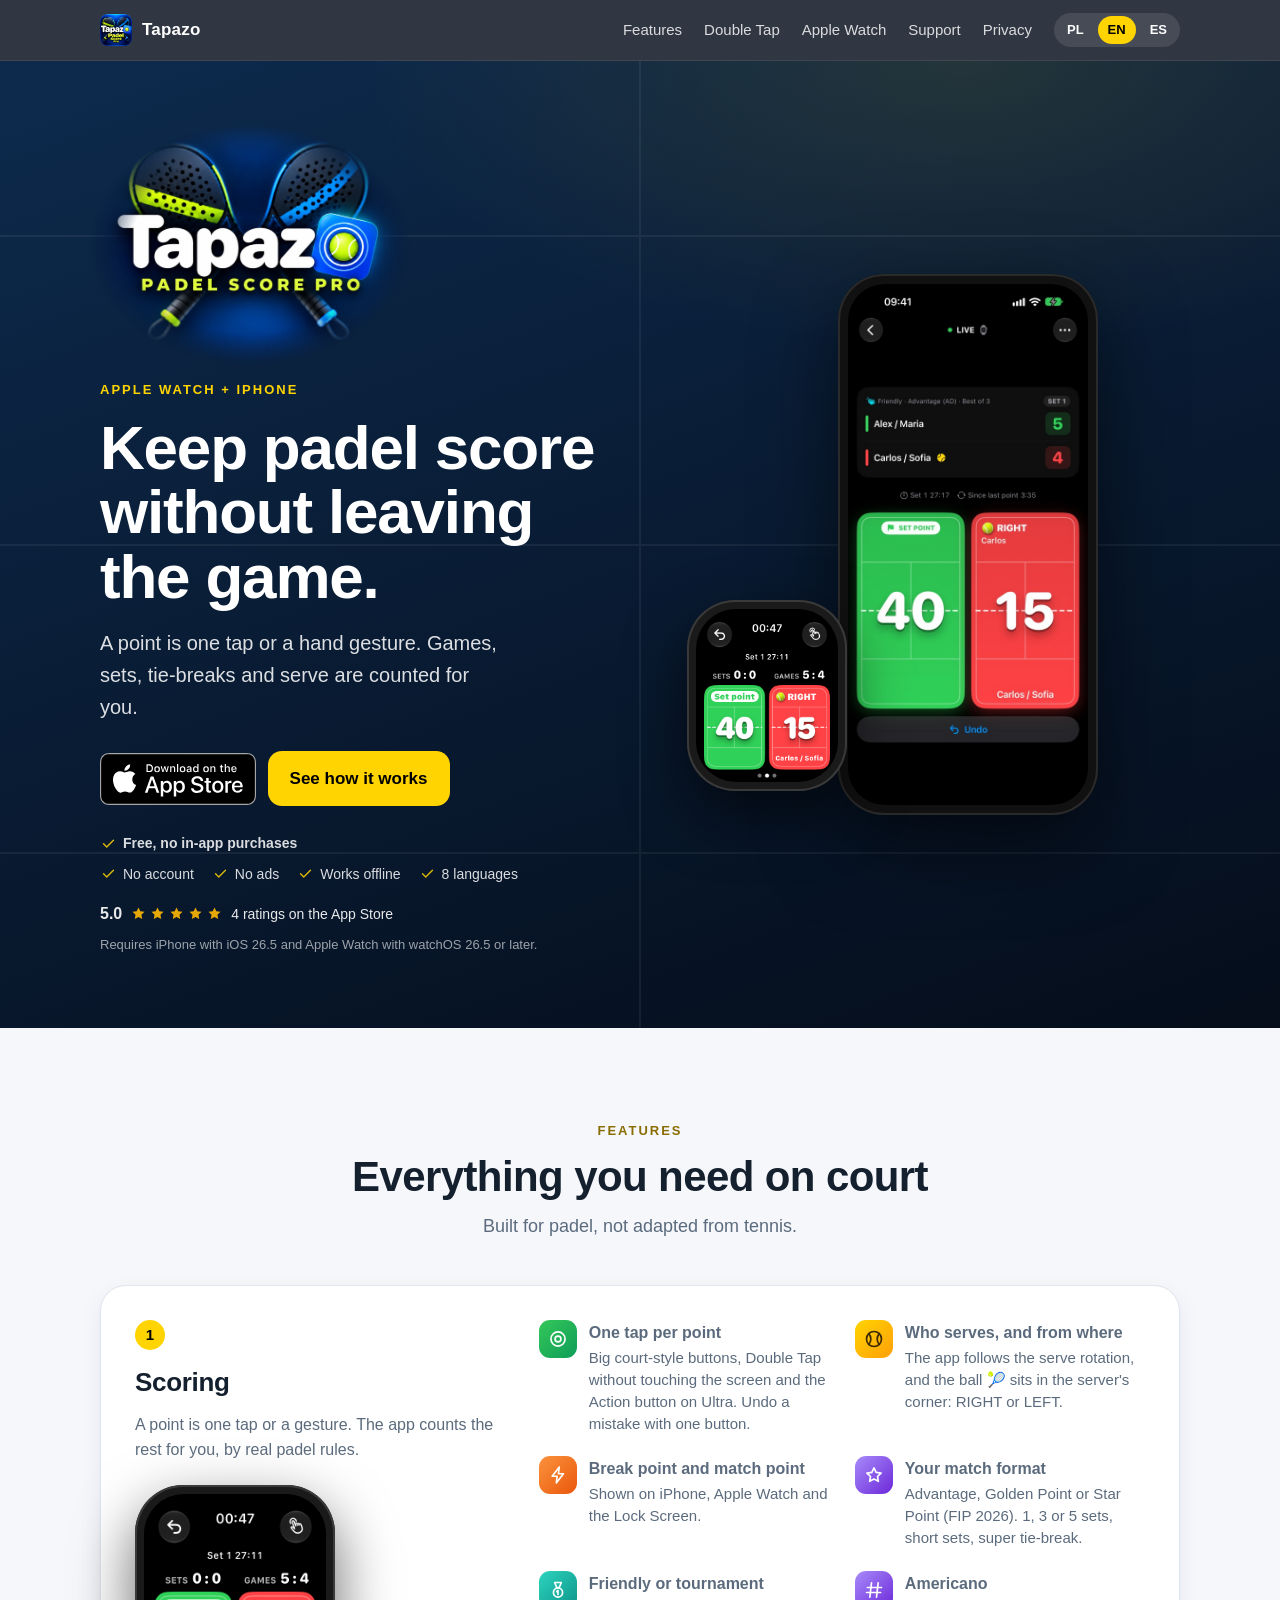
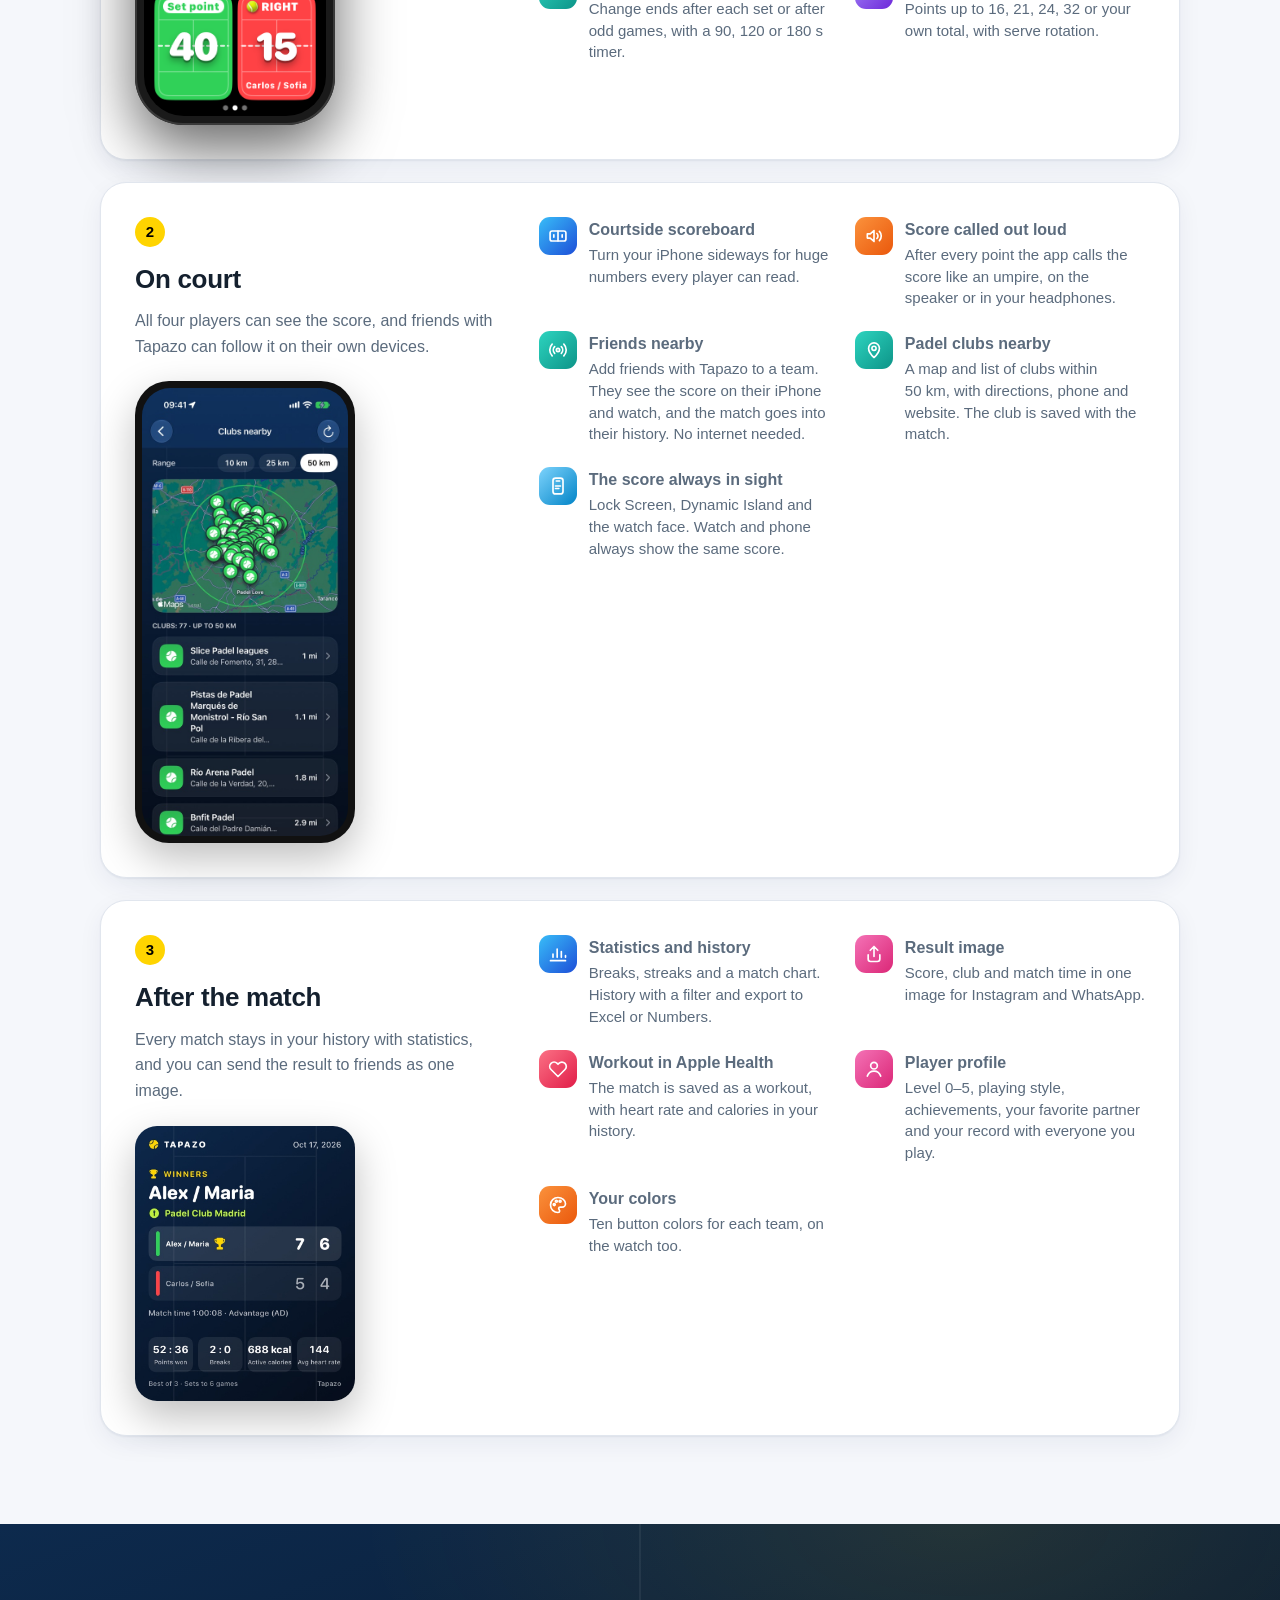
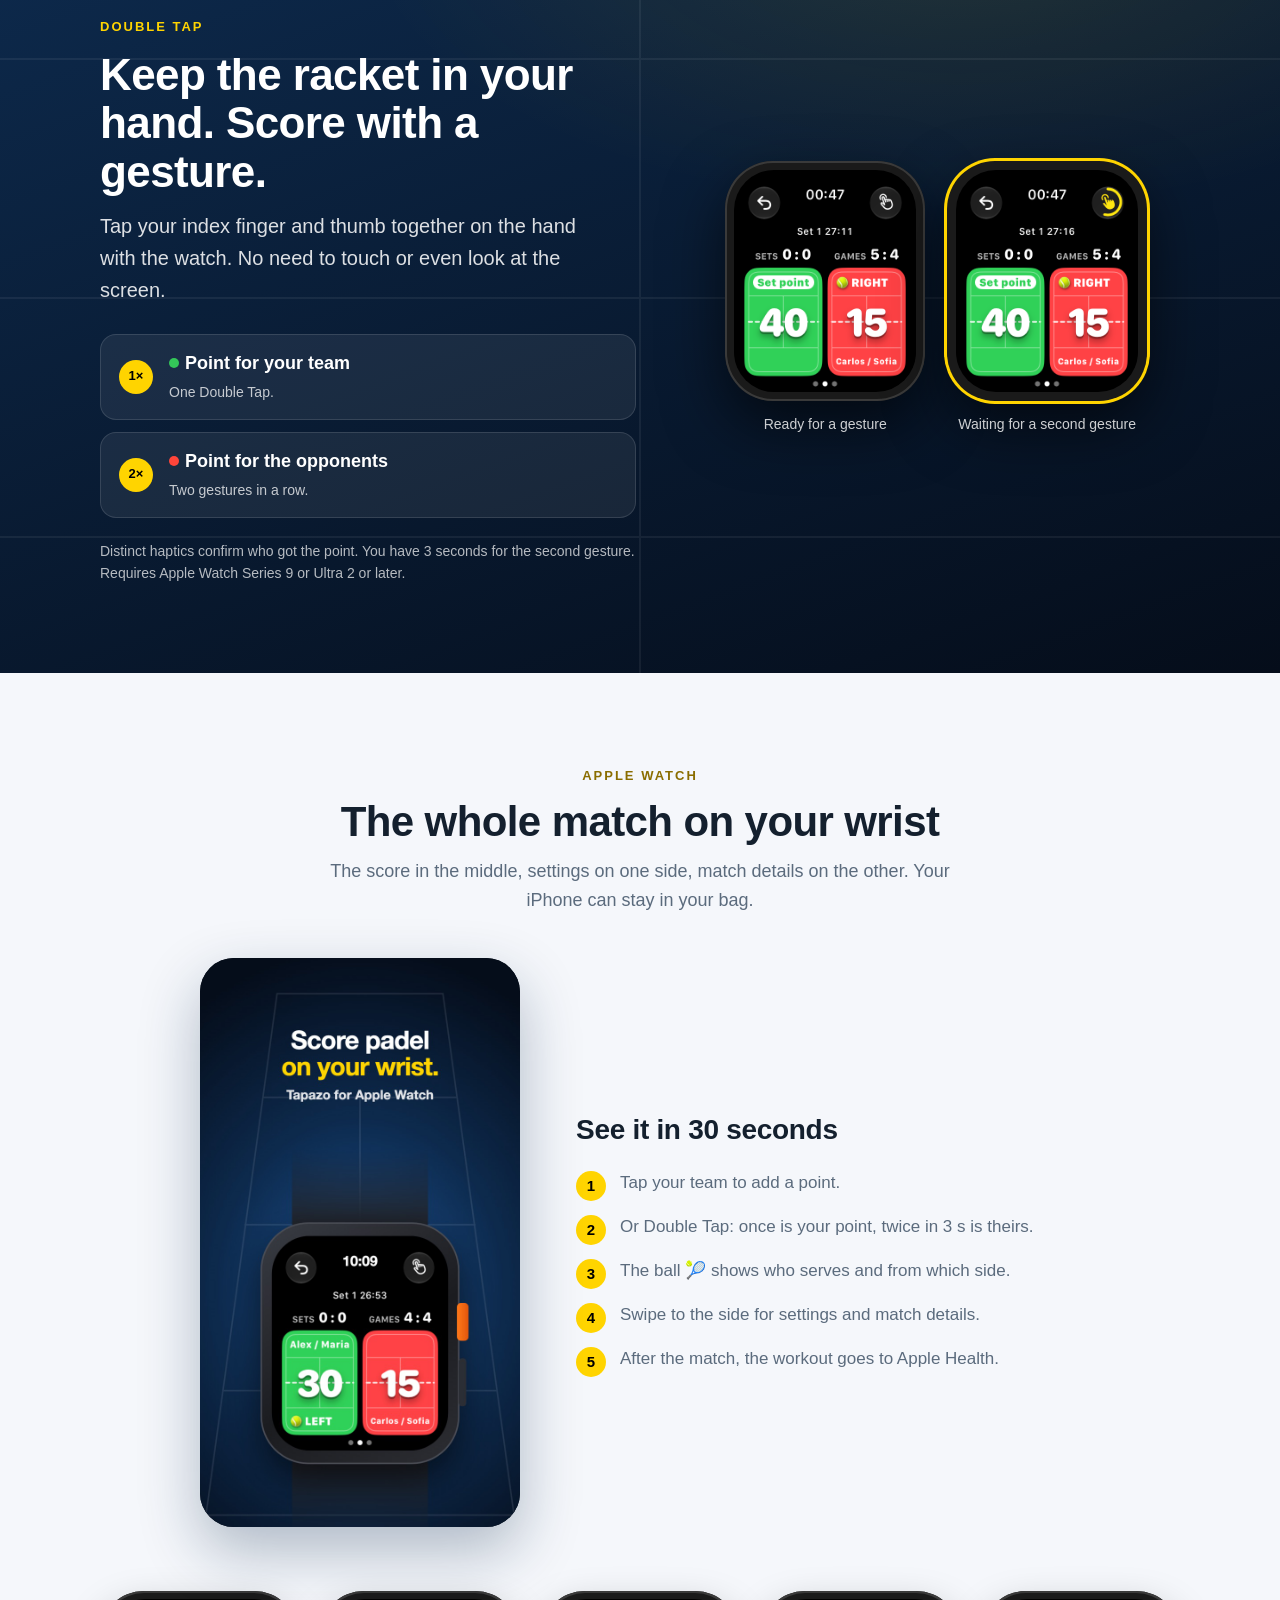
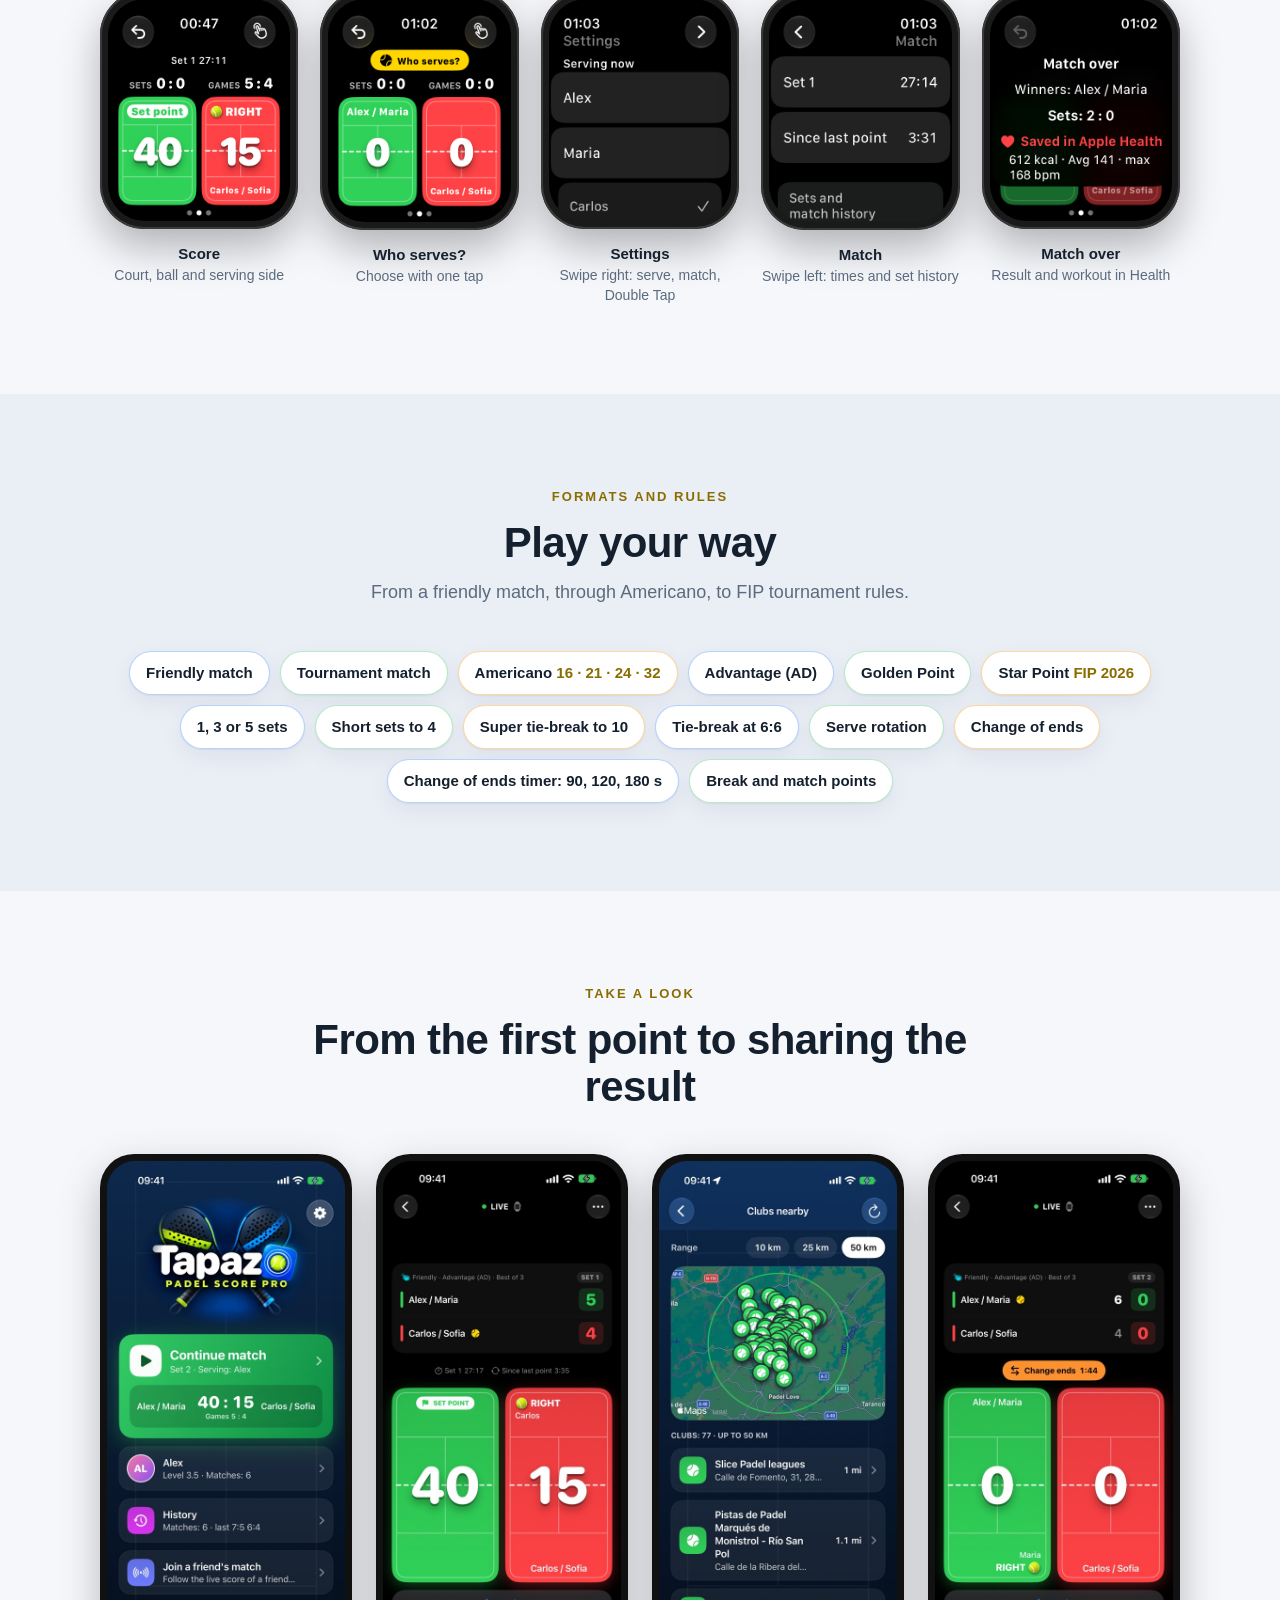
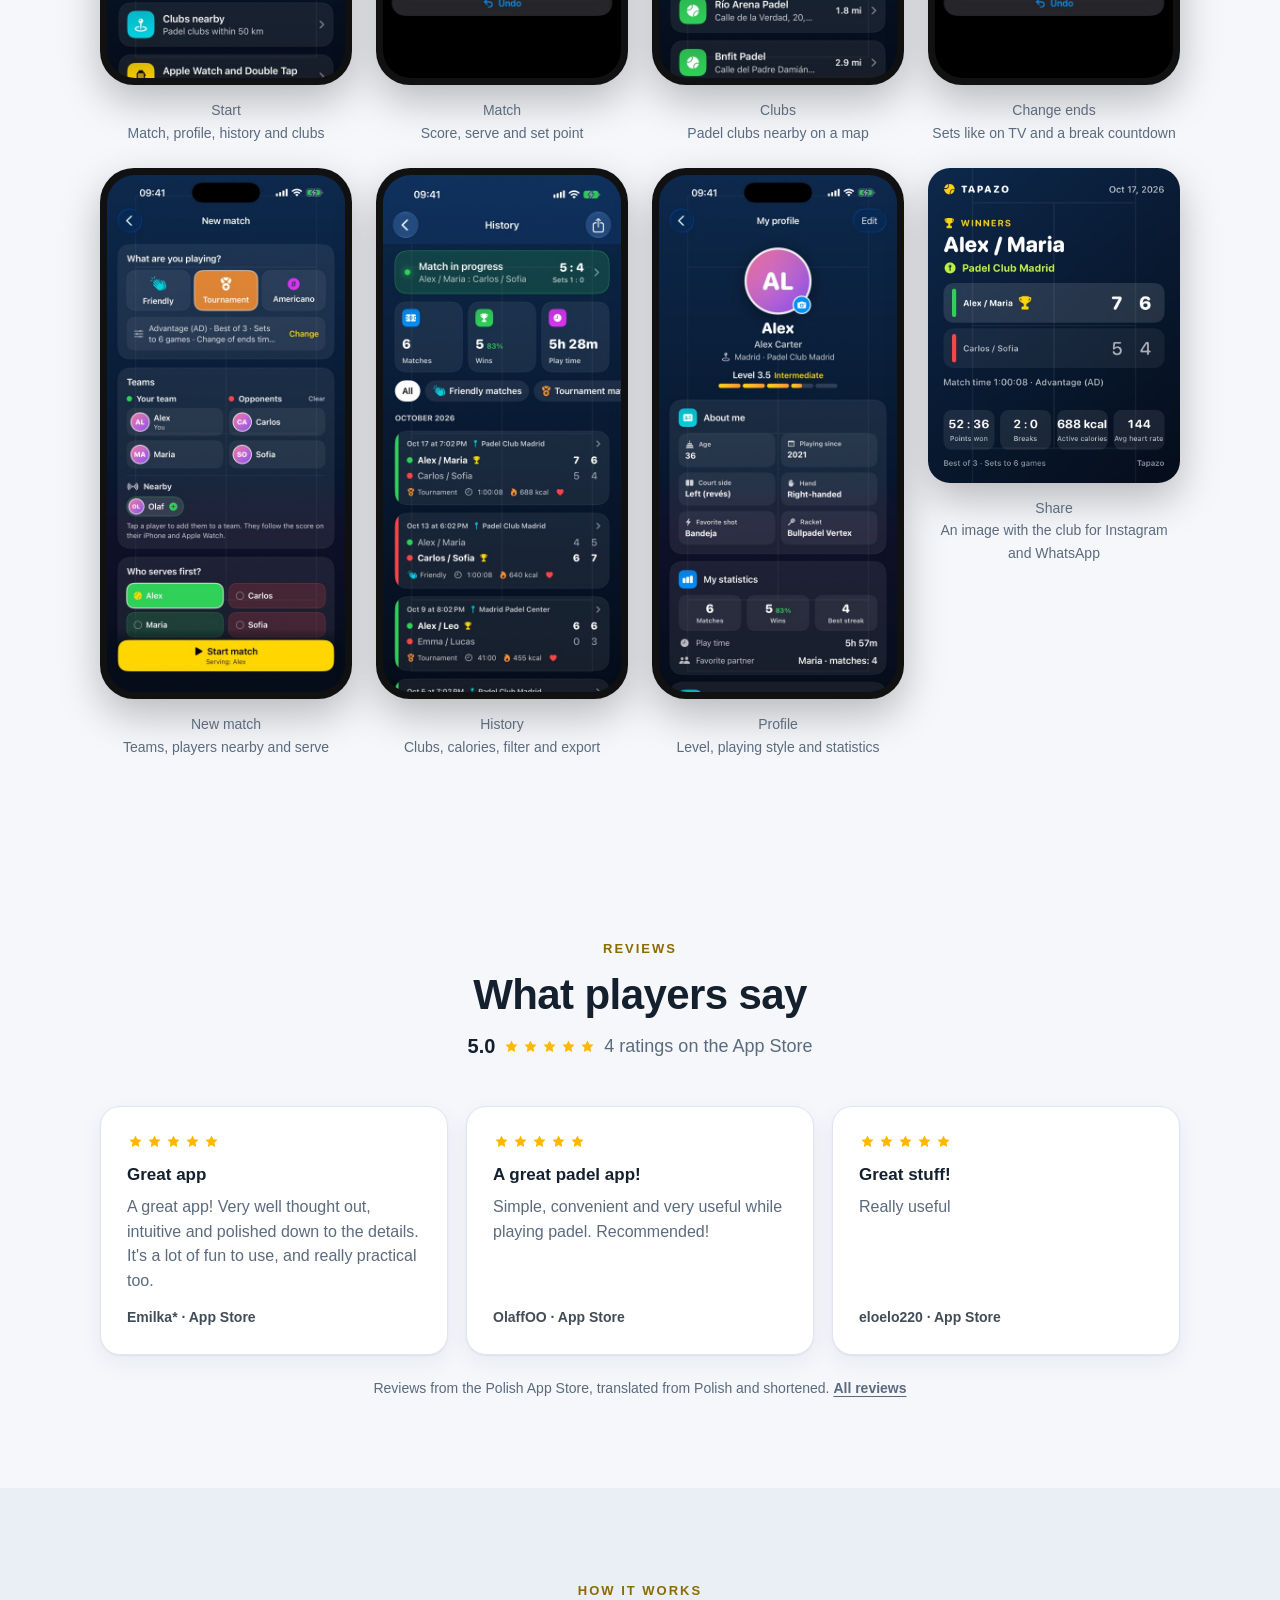
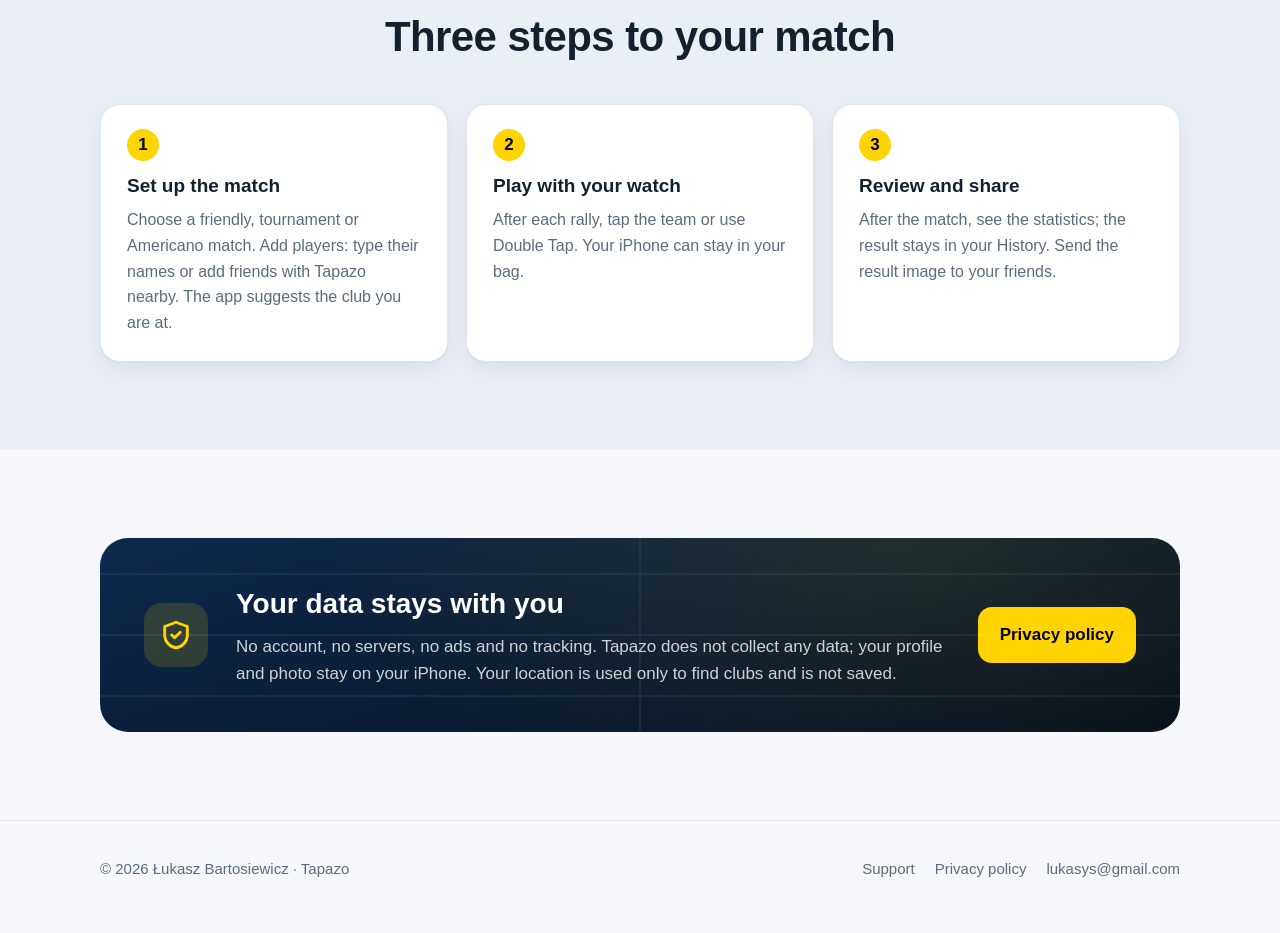
==== commit 5687f551: "Website: 30-second Apple Watch demo video in PL, EN and ES From mlodylbn/padelscore-app@ba4dec9" ====
--- a/index.html
+++ b/index.html
@@ -28,8 +28,8 @@
 <meta name="theme-color" content="#0d2a4d">
 <link rel="icon" href="assets/favicon.png">
 <link rel="apple-touch-icon" href="assets/apple-touch-icon.png">
-<link rel="stylesheet" href="assets/site.css?v=20261113d">
-<script src="assets/site.js?v=20261113d"></script>
+<link rel="stylesheet" href="assets/site.css?v=20261121">
+<script src="assets/site.js?v=20261121"></script>
 <script type="application/ld+json">
 {
   "@context": "https://schema.org",
@@ -290,6 +290,24 @@
       <h2><span lang="pl">Cały mecz na nadgarstku</span><span lang="en">The whole match on your wrist</span><span lang="es">Todo el partido en tu muñeca</span></h2>
       <p><span lang="pl">Wynik na środku, a&nbsp;ustawienia i&nbsp;szczegóły meczu jedno przesunięcie obok. iPhone może zostać w&nbsp;torbie.</span><span lang="en">The score in the middle, settings on one side, match details on the other. Your iPhone can stay in your bag.</span><span lang="es">El marcador en el centro, los ajustes a un lado y los detalles del partido al otro. El iPhone puede quedarse en la bolsa.</span></p>
     </div>
+    <div class="demo reveal">
+      <div class="demo-video">
+        <video muted loop playsinline preload="none" width="720" height="1280"
+          poster="assets/video/watch-demo-pl.jpg" data-src-pl="assets/video/watch-demo-pl.mp4" data-src-en="assets/video/watch-demo-en.mp4" data-src-es="assets/video/watch-demo-es.mp4"
+          data-poster-pl="assets/video/watch-demo-pl.jpg" data-poster-en="assets/video/watch-demo-en.jpg" data-poster-es="assets/video/watch-demo-es.jpg"
+          aria-label="Animacja: jak liczyć wynik na Apple Watch" data-label-en="Animation: how to keep score on Apple Watch" data-label-es="Animación: cómo llevar el marcador en el Apple Watch"></video>
+      </div>
+      <div class="demo-text">
+        <h3><span lang="pl">Zobacz w&nbsp;30 sekund</span><span lang="en">See it in 30 seconds</span><span lang="es">Míralo en 30 segundos</span></h3>
+        <ol>
+          <li><span lang="pl">Stuknij drużynę, a&nbsp;punkt się doliczy.</span><span lang="en">Tap your team to add a point.</span><span lang="es">Toca tu equipo para sumar un punto.</span></li>
+          <li><span lang="pl">Albo zrób Double Tap: raz to Twój punkt, dwa razy w&nbsp;3&nbsp;s to punkt rywali.</span><span lang="en">Or Double Tap: once is your point, twice in 3&nbsp;s is theirs.</span><span lang="es">O haz doble toque: una vez es tu punto, dos veces en 3&nbsp;s, el del rival.</span></li>
+          <li><span lang="pl">Piłka 🎾 pokazuje, kto serwuje i&nbsp;z&nbsp;której strony.</span><span lang="en">The ball 🎾 shows who serves and from which side.</span><span lang="es">La pelota 🎾 muestra quién saca y desde qué lado.</span></li>
+          <li><span lang="pl">Przesuń w&nbsp;bok do ustawień i&nbsp;szczegółów meczu.</span><span lang="en">Swipe to the side for settings and match details.</span><span lang="es">Desliza a un lado para los ajustes y los detalles.</span></li>
+          <li><span lang="pl">Po meczu trening trafia do aplikacji Zdrowie.</span><span lang="en">After the match, the workout goes to Apple Health.</span><span lang="es">Al terminar, el entrenamiento se guarda en Salud.</span></li>
+        </ol>
+      </div>
+    </div>
     <div class="watch-gallery">
       <figure class="reveal">
         <div class="watch"><img src="assets/watch-score.png" loading="lazy" width="422" height="514" alt="Ekran wyniku: kort z&nbsp;siatką, piłka setowa i&nbsp;piłka serwisu w&nbsp;rogu rywali" data-en="assets/en/watch-score.png" data-alt-en="Score screen: court with the net, set point and the serving ball in the opponents' corner" data-es="assets/es/watch-score.png" data-alt-es="Pantalla del marcador: pista con la red, bola de set y la pelota de saque en la esquina de los rivales"></div>
--- a/assets/site.css
+++ b/assets/site.css
@@ -220,6 +220,17 @@
 .hero-rating + .req { margin-top: 8px; }
 
 /* Apple Watch tour */
+.demo { display: grid; grid-template-columns: 320px minmax(0, 1fr); gap: 56px; align-items: center; max-width: 880px; margin: 0 auto 64px; }
+.demo-video { position: relative; border-radius: 34px; overflow: hidden; background: #050d1a; box-shadow: 0 24px 60px rgba(13,42,77,.3); aspect-ratio: 9 / 16; }
+.demo-video video { display: block; width: 100%; height: 100%; object-fit: cover; cursor: pointer; }
+.demo-text h3 { font-size: 28px; margin: 0 0 18px; letter-spacing: -.3px; }
+.demo-text ol { margin: 0; padding: 0; list-style: none; counter-reset: step; display: grid; gap: 14px; }
+.demo-text li { counter-increment: step; display: grid; grid-template-columns: 32px 1fr; gap: 12px; color: var(--muted); font-size: 17px; line-height: 1.45; }
+.demo-text li::before { content: counter(step); display: grid; place-items: center; width: 30px; height: 30px; border-radius: 50%;
+                        background: var(--yellow); color: #000; font-weight: 800; font-size: 15px; }
+@media (max-width: 760px) { .demo { grid-template-columns: 1fr; gap: 28px; justify-items: center; }
+                            .demo-video { width: min(300px, 80vw); } .demo-text { max-width: 460px; } }
+
 .watch-gallery { display: grid; grid-template-columns: repeat(5, 1fr); gap: 22px; align-items: start; }
 .watch-gallery figure { margin: 0; text-align: center; min-width: 0; }
 .watch-gallery .watch { width: 100%; max-width: 200px; margin: 0 auto; border-radius: 44px; padding: 8px;
